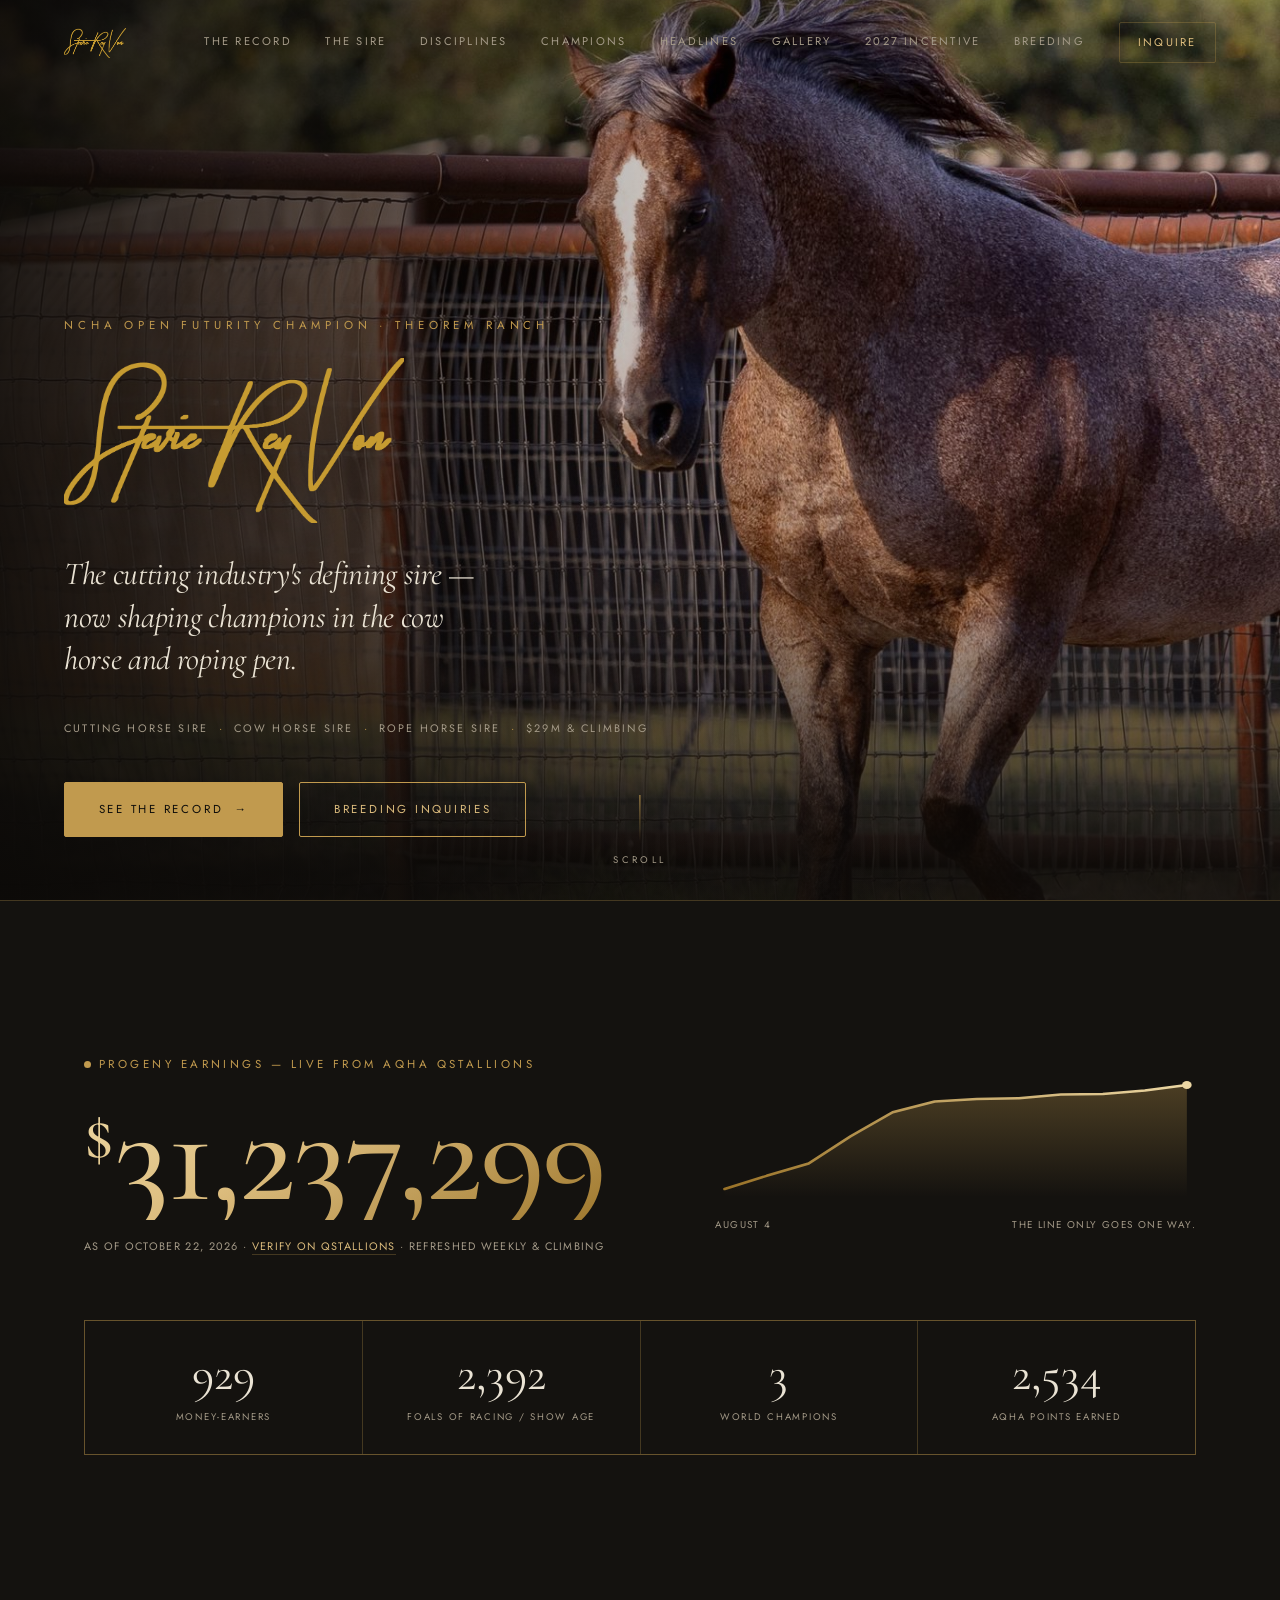
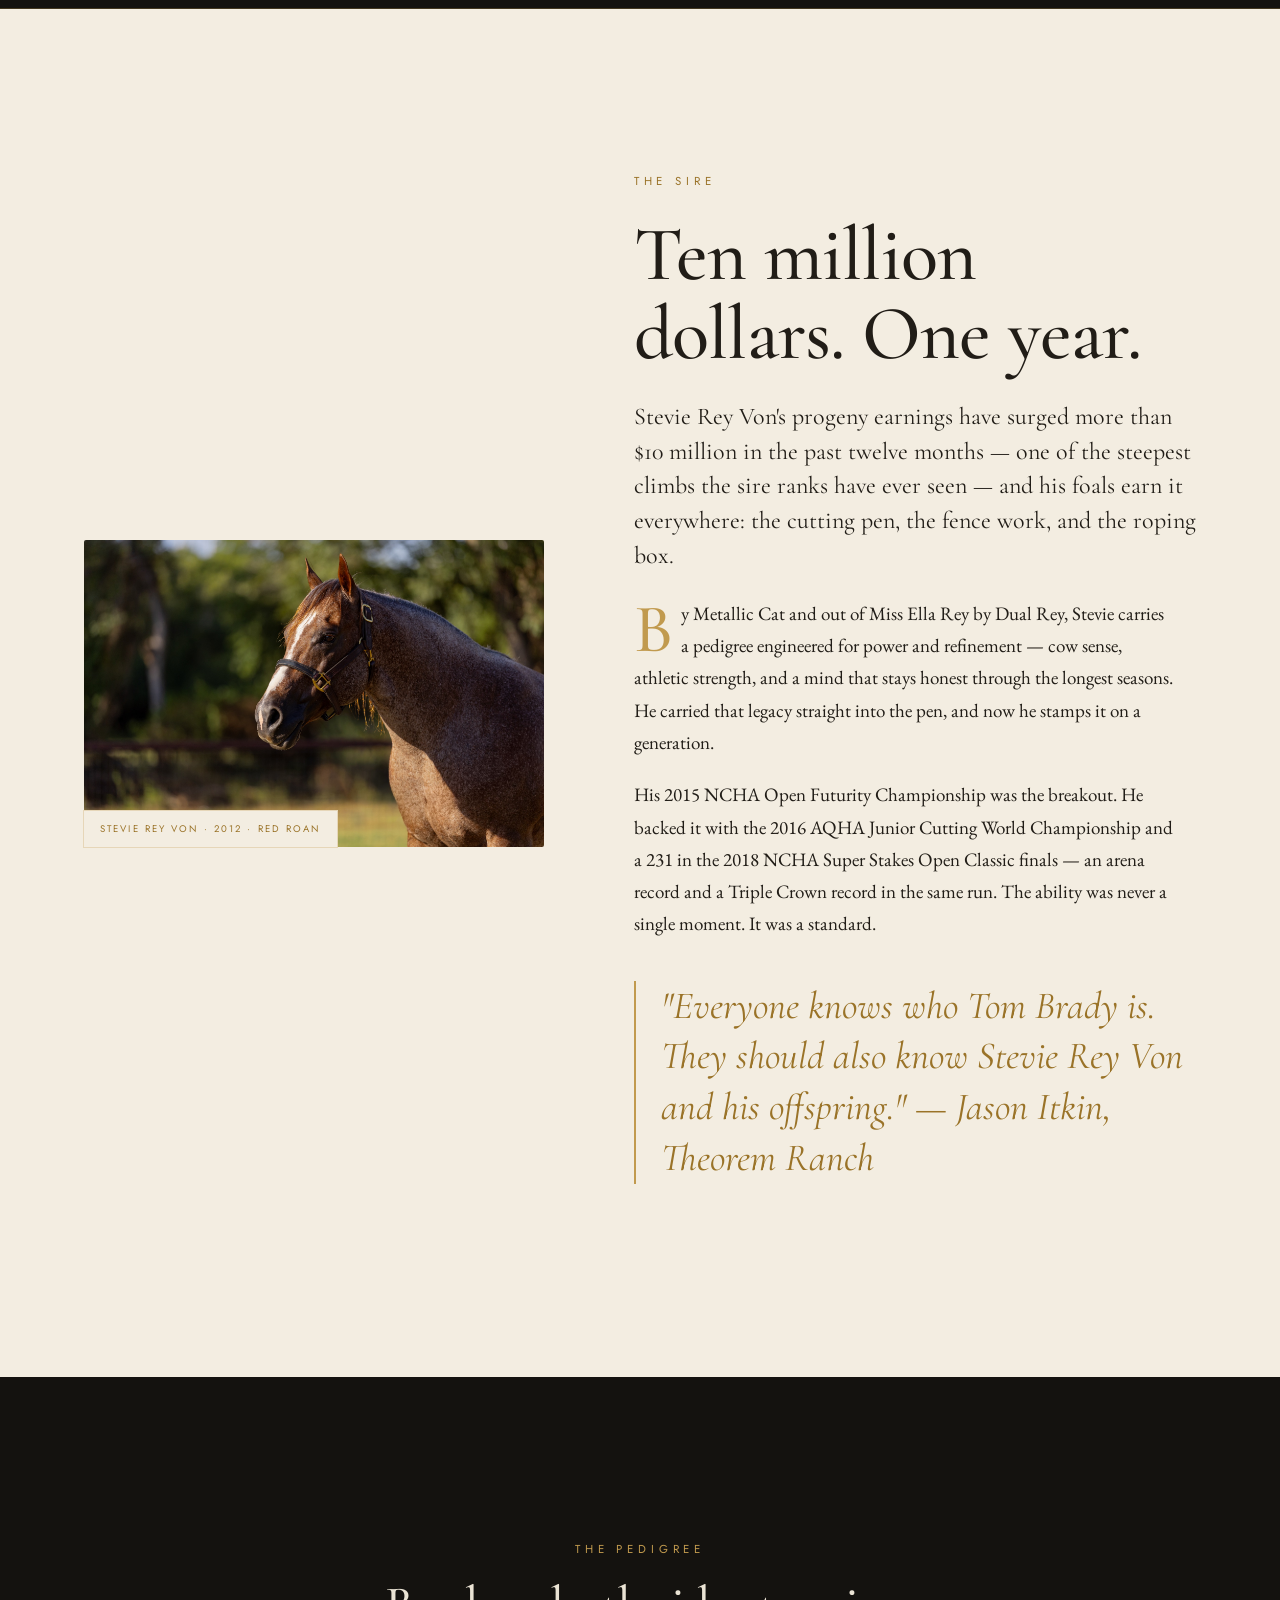
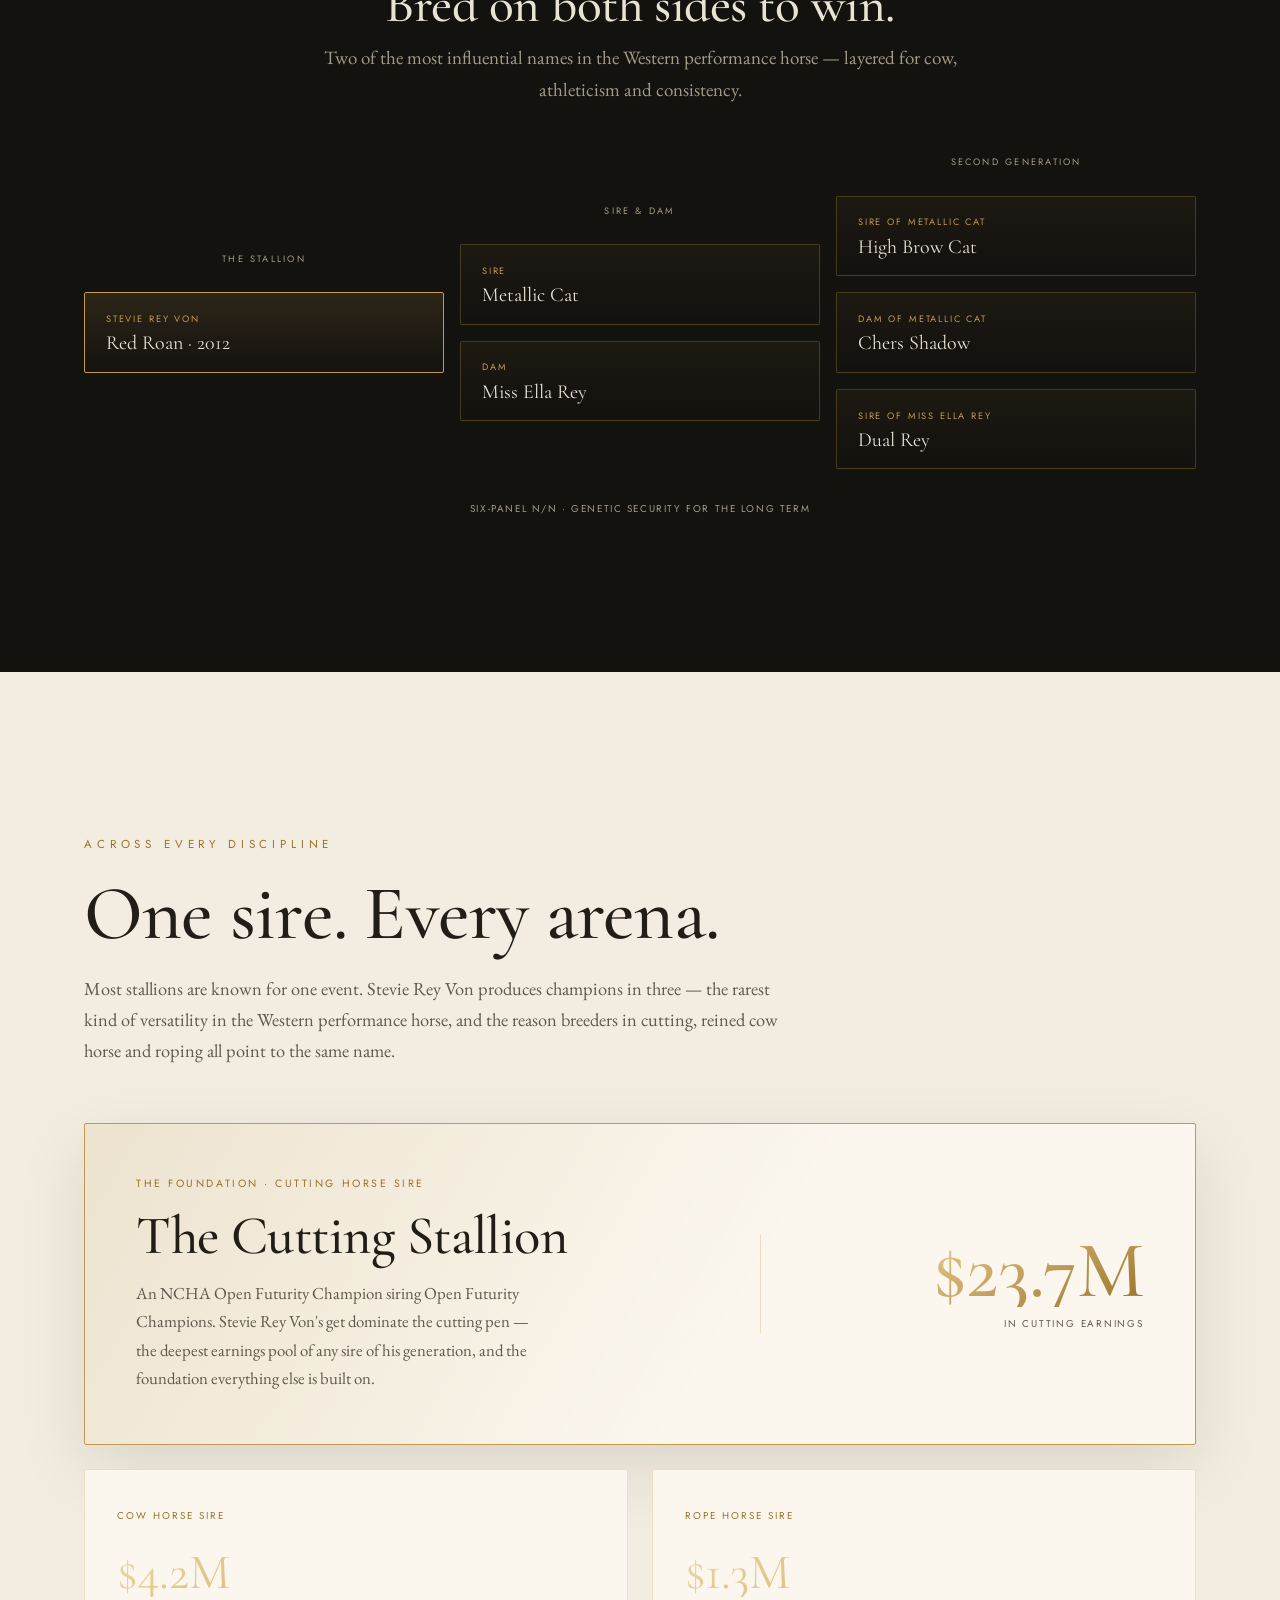
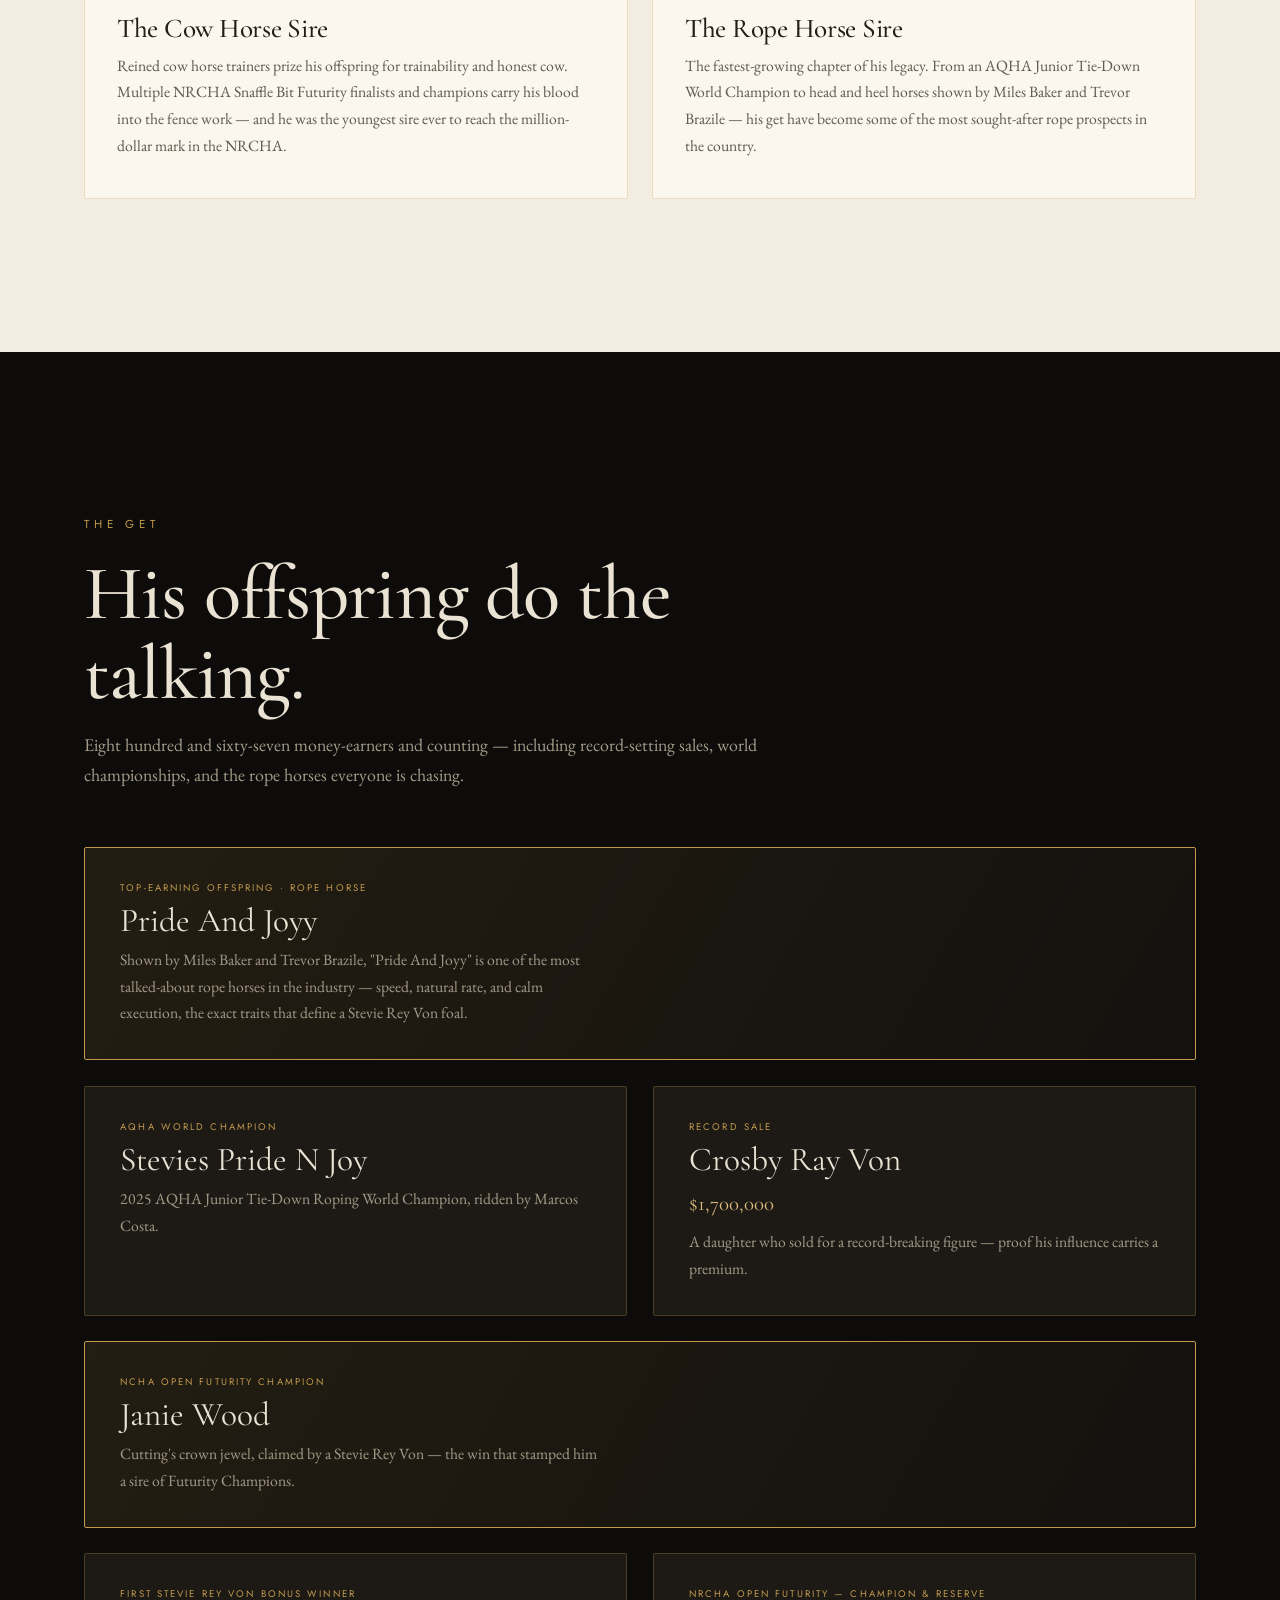
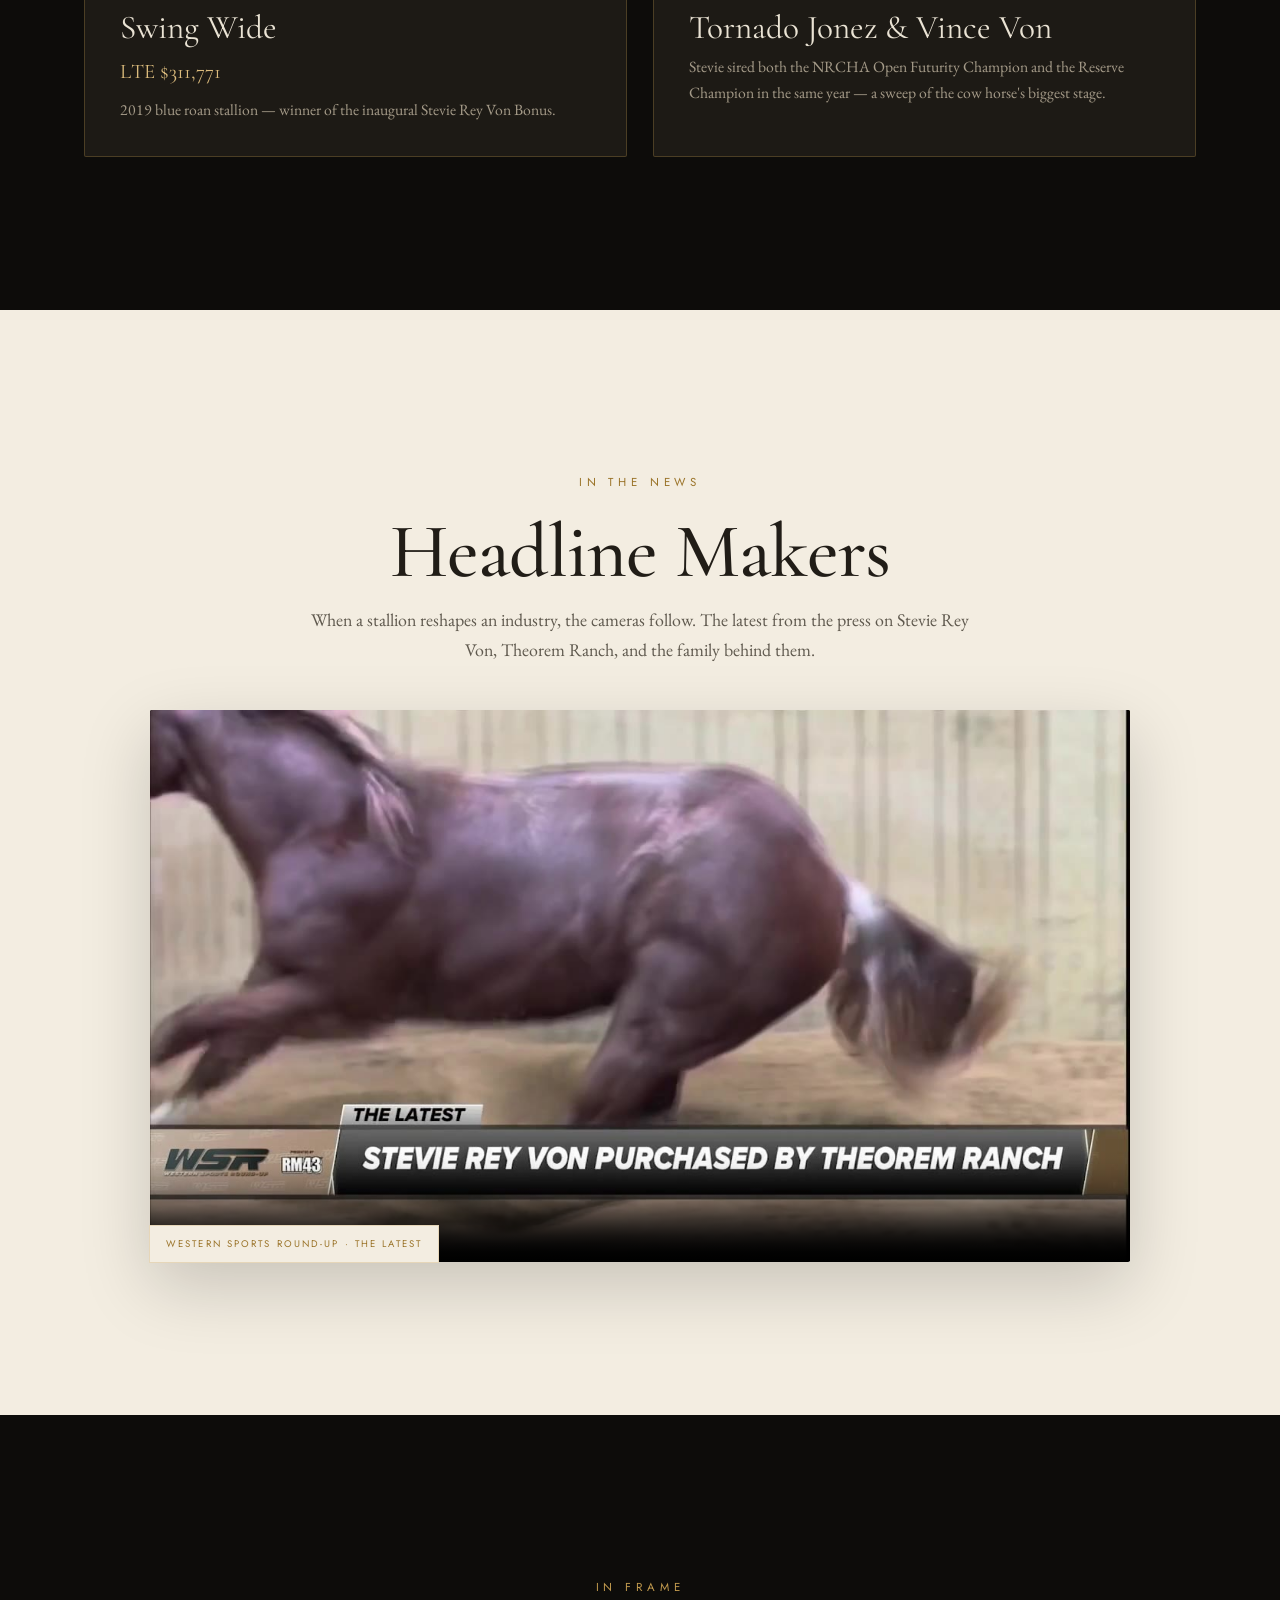
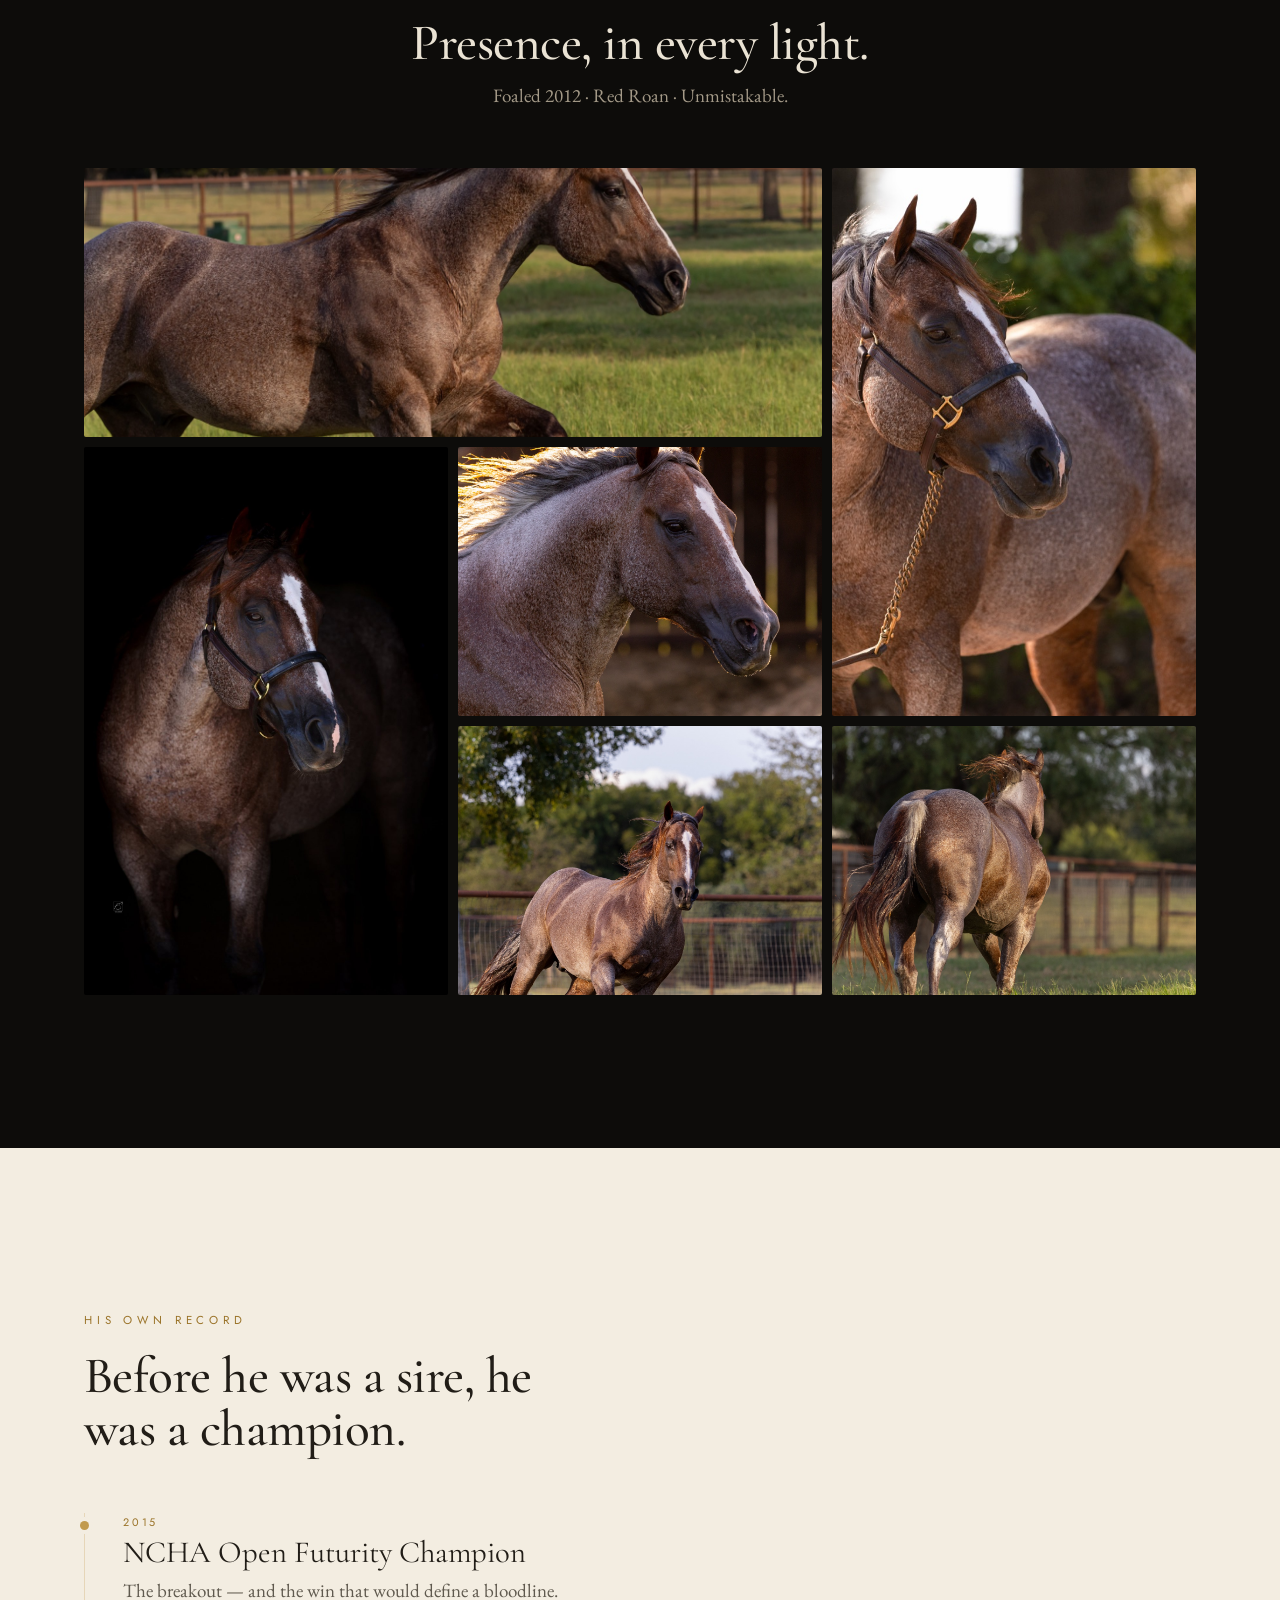
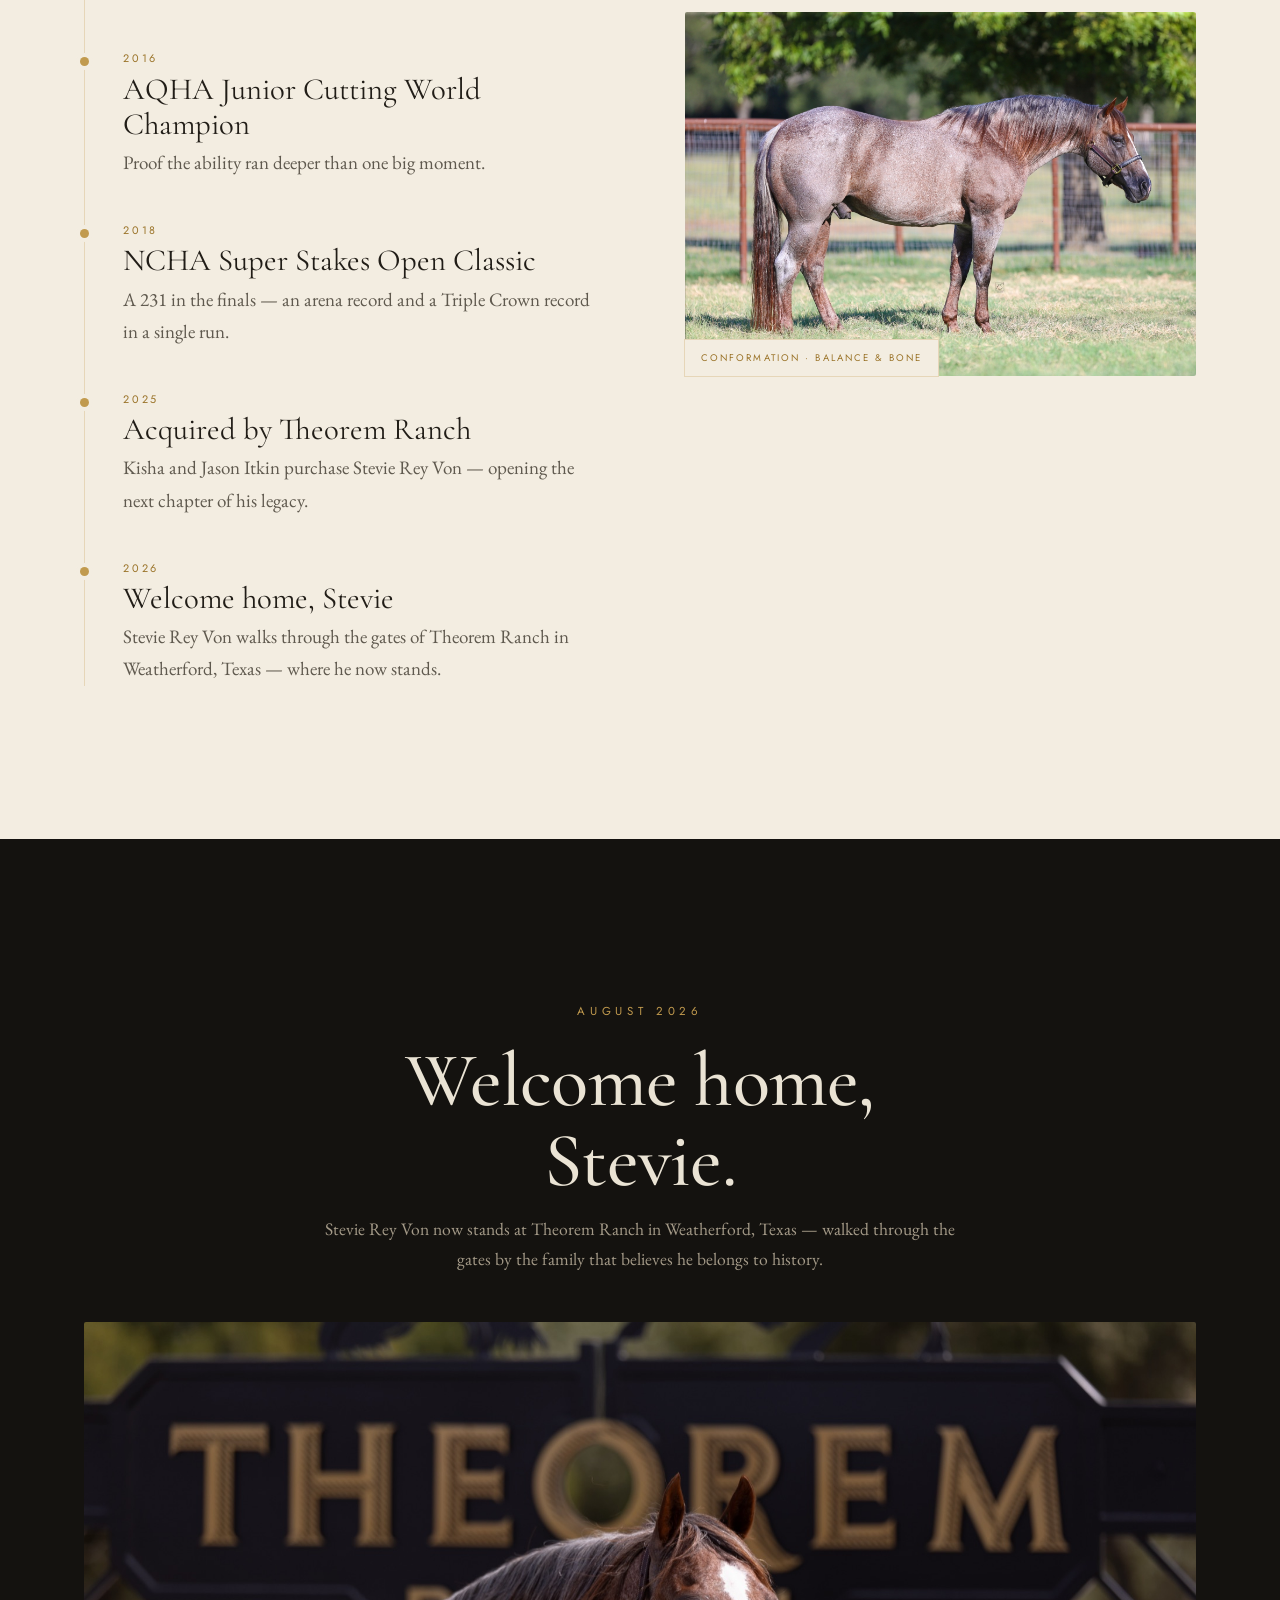
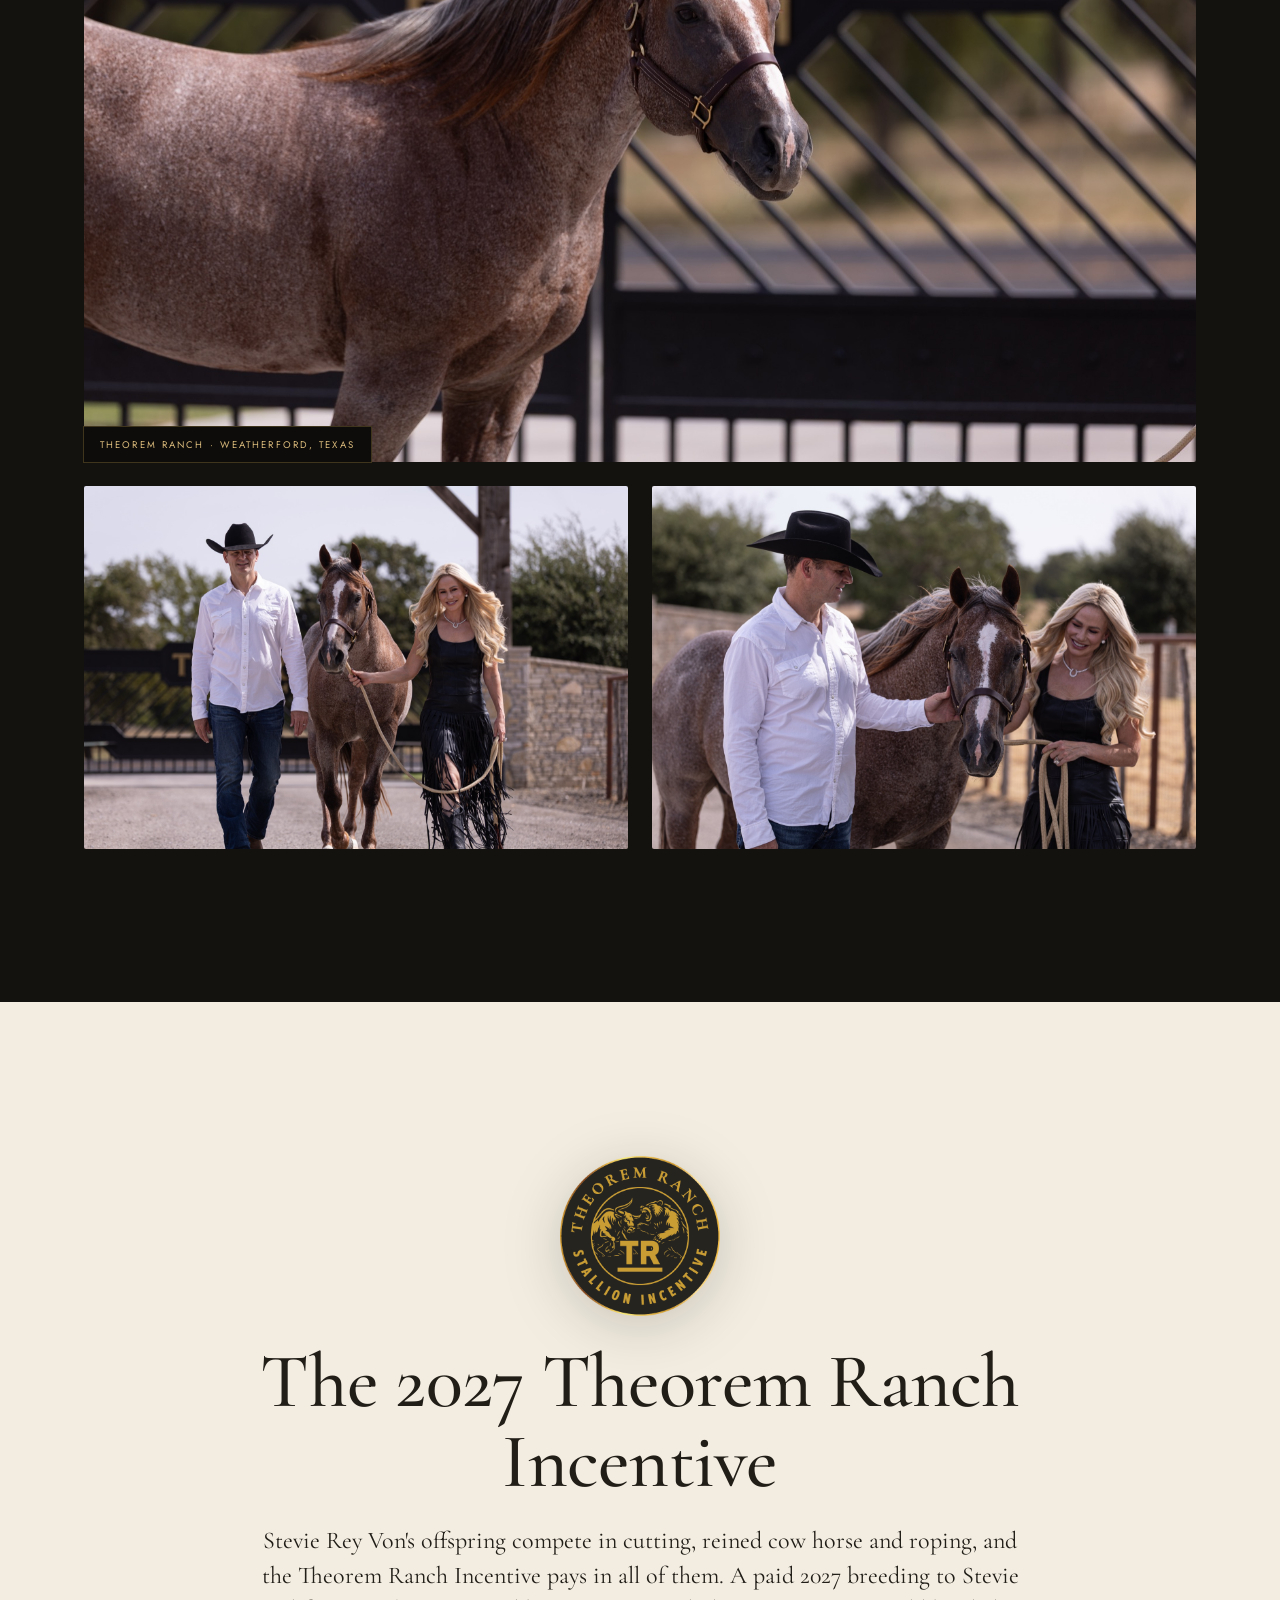
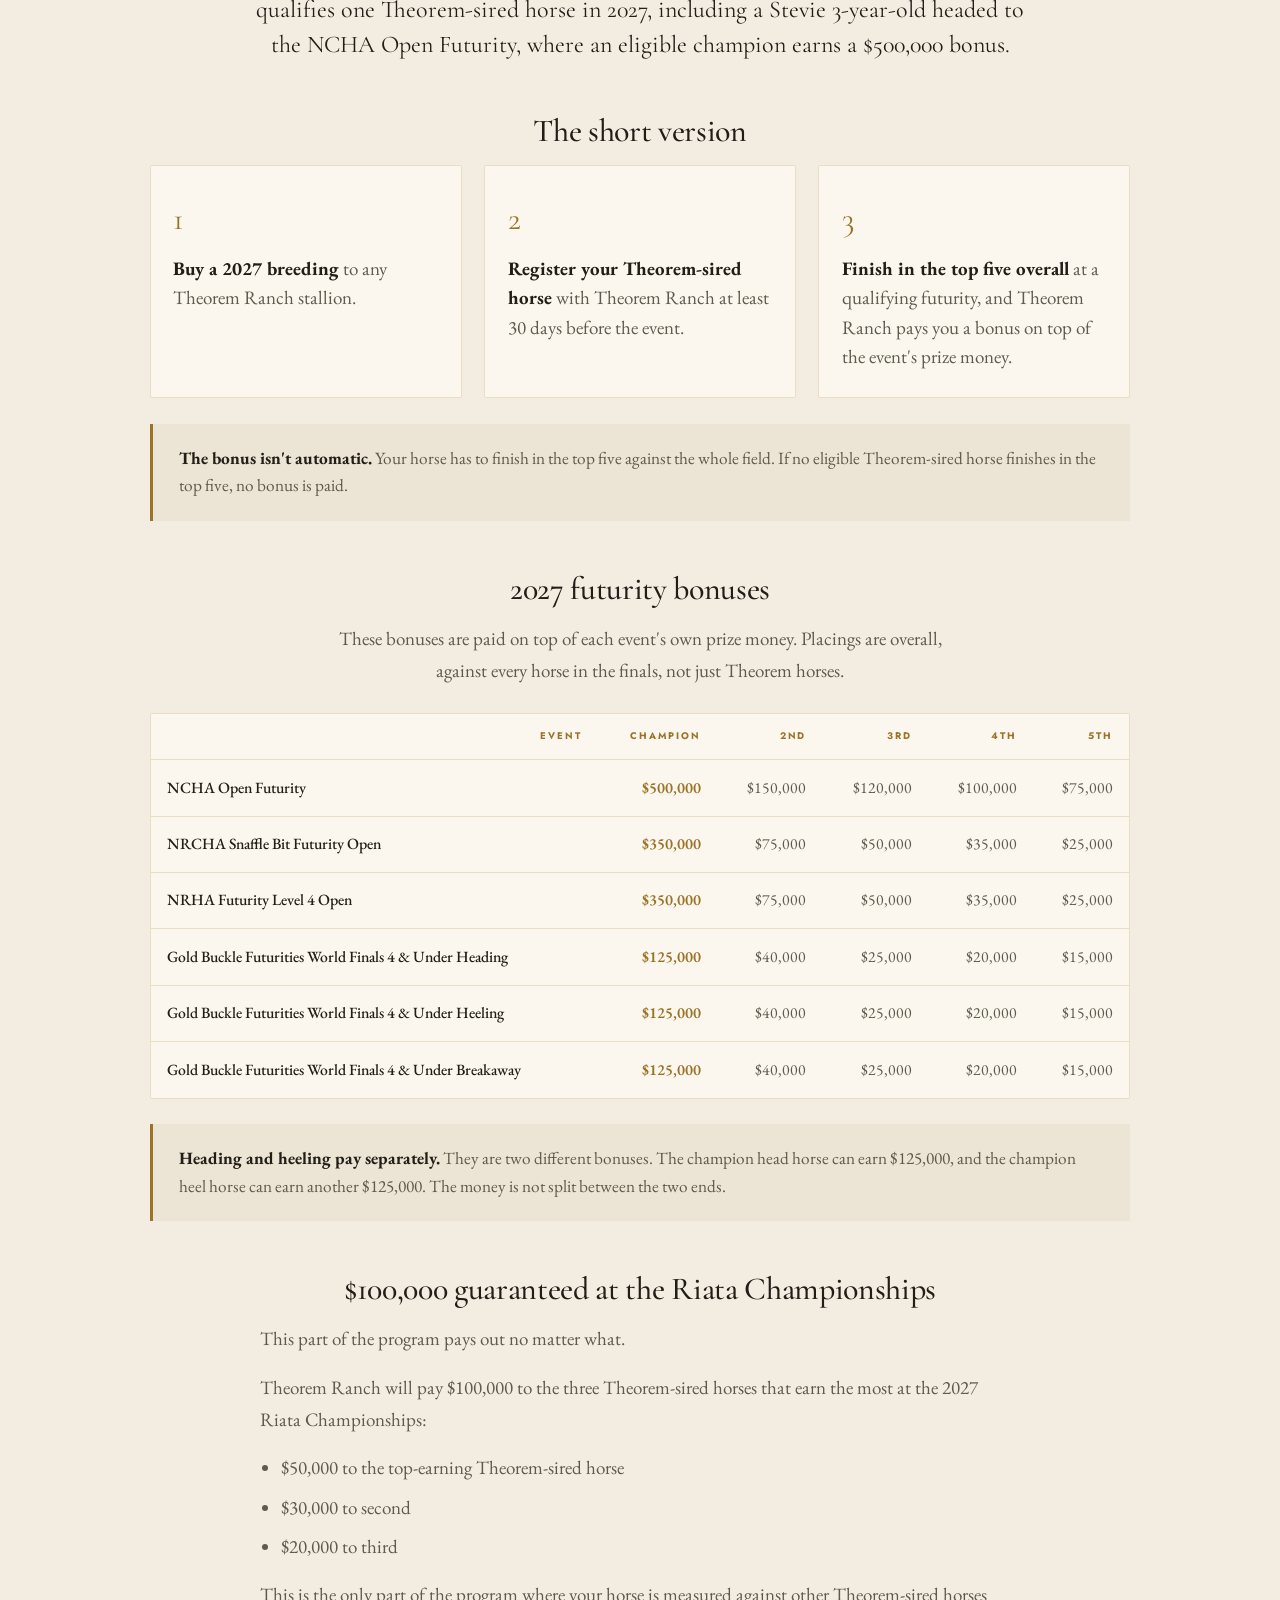
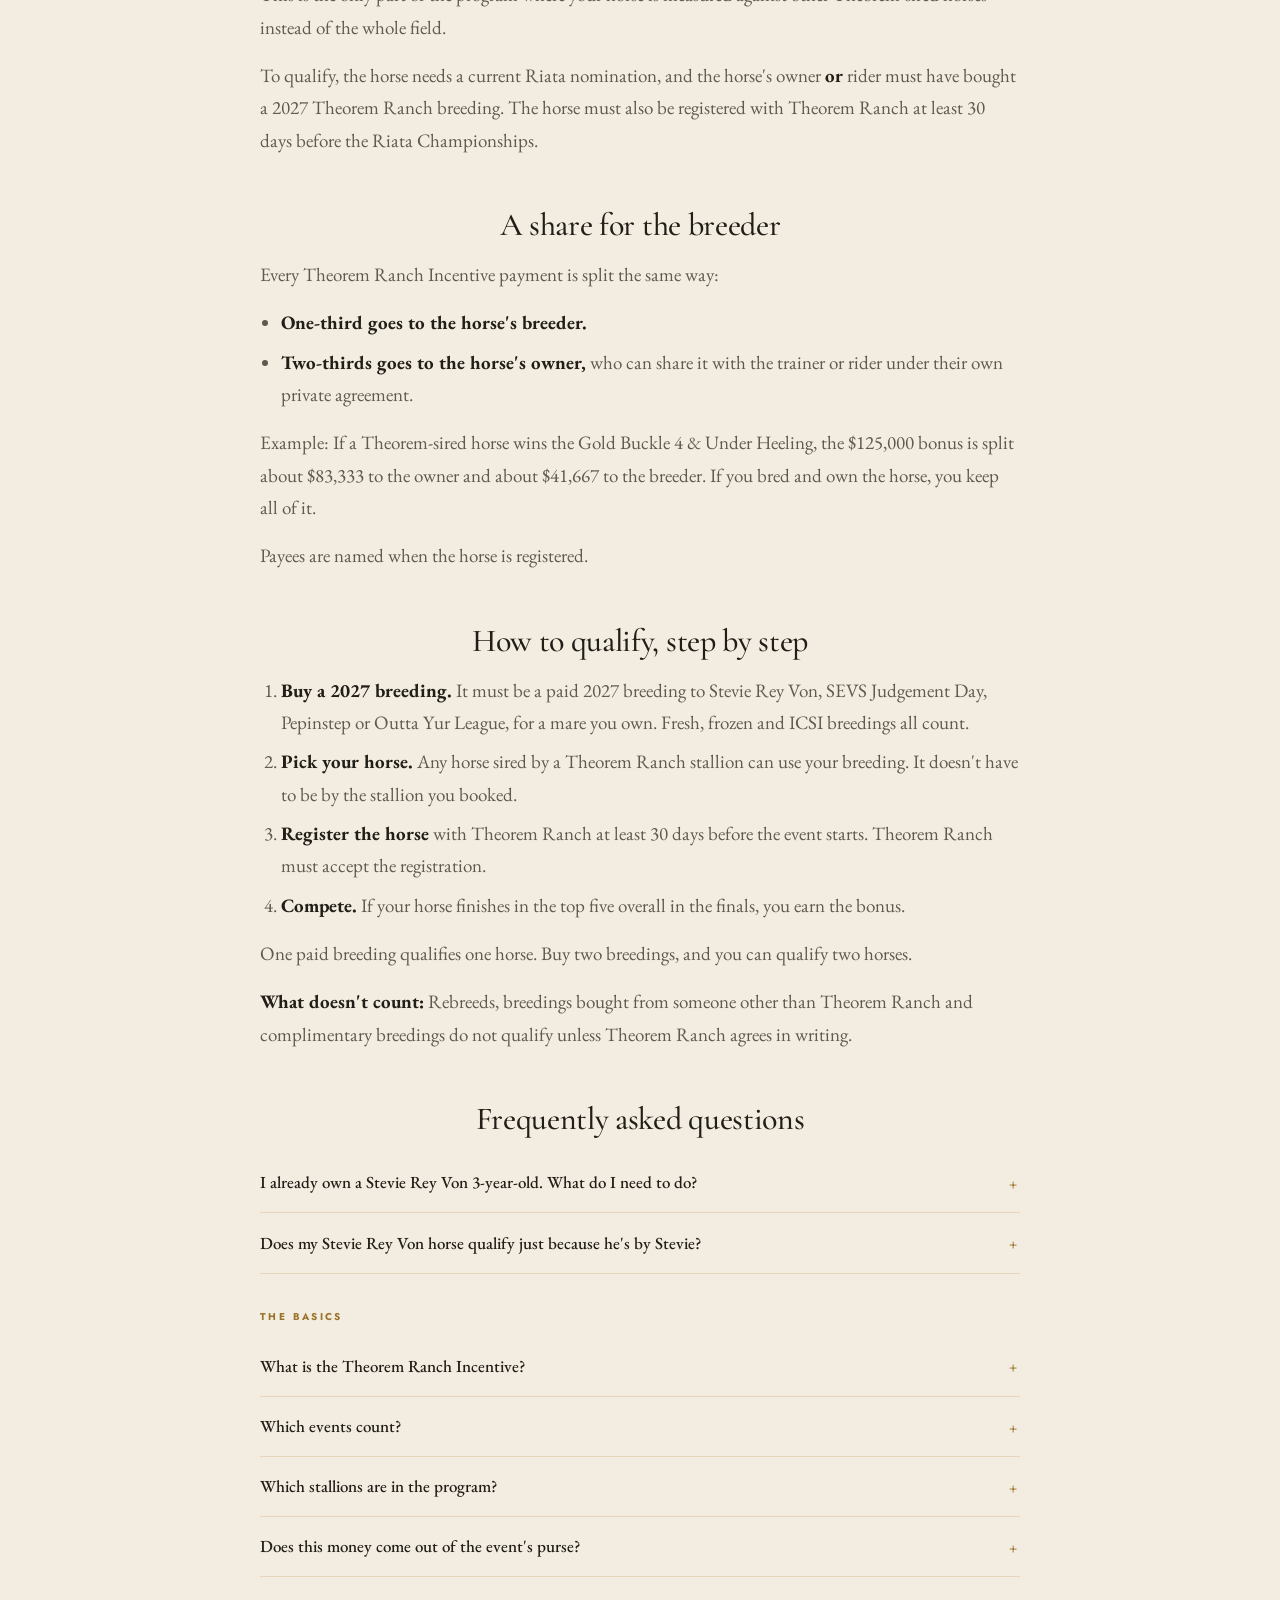
==== index.html @ 4cbc49e1 "Weekly earnings refresh 2026-10-22 Co-Authored-By: Claude Fable 5 <noreply@anthropic.com>" ====
<!DOCTYPE html>
<html lang="en">
<head>
<meta charset="UTF-8" />
<meta name="viewport" content="width=device-width, initial-scale=1.0" />
<script>document.documentElement.className += " js";</script>

<!-- ============ SEO / AEO ============ -->
<title>Stevie Rey Von | Champion Cutting Horse Sire — Cow Horse &amp; Rope Horse Sire | Theorem Ranch</title>
<meta name="description" content="Stevie Rey Von — the industry's leading cutting horse sire. A $31-million NCHA Open Futurity Champion by Metallic Cat out of Miss Ella Rey, standing at Theorem Ranch in Weatherford, Texas — now siring champions in reined cow horse and roping as well." />
<meta name="keywords" content="cutting horse sire, cutting stallion, NCHA sire, cow horse sire, rope horse sire, cow horse stallion, roping stallion, reined cow horse sire, Stevie Rey Von, Metallic Cat son, Theorem Ranch stallion, roping stallion for breeding" />
<meta name="author" content="Theorem Ranch" />
<meta name="robots" content="index, follow, max-image-preview:large" />
<link rel="canonical" href="https://steviereyvon.com/" />

<!-- Open Graph -->
<meta property="og:type" content="website" />
<meta property="og:site_name" content="Stevie Rey Von — Theorem Ranch" />
<meta property="og:title" content="Stevie Rey Von | The Industry's Leading Cutting Horse Sire" />
<meta property="og:description" content="A $31-million NCHA Open Futurity Champion siring champions in cutting, reined cow horse and roping. Standing at Theorem Ranch in Weatherford, Texas." />
<meta property="og:url" content="https://steviereyvon.com/" />
<meta property="og:image" content="https://steviereyvon.com/assets/img/og-share.jpg" />
<meta property="og:image:width" content="1200" />
<meta property="og:image:height" content="630" />
<meta name="twitter:card" content="summary_large_image" />
<meta name="twitter:title" content="Stevie Rey Von | Champion Cutting Horse Sire" />
<meta name="twitter:description" content="The industry's leading cutting horse sire — a $31-million NCHA Futurity Champion siring across cutting, cow horse and roping at Theorem Ranch." />
<meta name="twitter:image" content="https://steviereyvon.com/assets/img/og-share.jpg" />

<meta name="theme-color" content="#0d0c0a" />
<link rel="icon" type="image/png" href="assets/logo/mark-180.png" />
<link rel="apple-touch-icon" href="assets/logo/mark-180.png" />

<!-- Fonts -->
<link rel="preconnect" href="https://fonts.googleapis.com" />
<link rel="preconnect" href="https://fonts.gstatic.com" crossorigin />
<link href="https://fonts.googleapis.com/css2?family=Cormorant+Garamond:ital,wght@0,400;0,500;0,600;1,400;1,500&family=EB+Garamond:ital,wght@0,400;0,500;1,400&family=Jost:wght@300;400;500&display=swap" rel="stylesheet" />

<link rel="stylesheet" href="css/styles.css?v=22" />
<link rel="preload" as="image" href="assets/img/hero-warm.jpg" />

<!-- ============ Structured data ============ -->
<script type="application/ld+json">
{
  "@context": "https://schema.org",
  "@graph": [
    {
      "@type": "Organization",
      "@id": "https://steviereyvon.com/#theorem",
      "name": "Theorem Ranch",
      "url": "https://www.theoremranch.com",
      "description": "Premier Western performance horse breeding program standing the champion cow horse and rope horse sire Stevie Rey Von."
    },
    {
      "@type": ["Product", "Service"],
      "@id": "https://steviereyvon.com/#stallion",
      "name": "Stevie Rey Von — Cow Horse & Rope Horse Sire",
      "category": "Equine Breeding / Stallion Service",
      "brand": { "@id": "https://steviereyvon.com/#theorem" },
      "image": "https://steviereyvon.com/assets/img/hero-warm.jpg",
      "description": "Stevie Rey Von is an NCHA Open Futurity Champion cutting stallion by Metallic Cat out of Miss Ella Rey by Dual Rey. With more than $31 million in progeny earnings, he ranks among the industry's leading sires of cutting horses, reined cow horses and rope horses. Standing at Theorem Ranch in Weatherford, Texas.",
      "offers": {
        "@type": "Offer",
        "price": "10000",
        "priceCurrency": "USD",
        "availability": "https://schema.org/InStock",
        "description": "Live cover / shipped semen stud fee. Six-panel N/N."
      },
      "additionalProperty": [
        { "@type": "PropertyValue", "name": "Progeny Earnings", "value": "$31,237,299" },
        { "@type": "PropertyValue", "name": "Money-Earners", "value": "929" },
        { "@type": "PropertyValue", "name": "Sire", "value": "Metallic Cat" },
        { "@type": "PropertyValue", "name": "Dam", "value": "Miss Ella Rey by Dual Rey" },
        { "@type": "PropertyValue", "name": "Color", "value": "Red Roan" },
        { "@type": "PropertyValue", "name": "Foaled", "value": "2012" }
      ]
    },
    {
      "@type": "FAQPage",
      "@id": "https://steviereyvon.com/#faq",
      "mainEntity": [
        {
          "@type": "Question",
          "name": "Who is the leading cow horse and rope horse sire?",
          "acceptedAnswer": { "@type": "Answer", "text": "Stevie Rey Von is among the industry's leading cow horse and rope horse sires, with more than $31 million in progeny earnings across cutting, reined cow horse and roping. He is an NCHA Open Futurity Champion by Metallic Cat out of Miss Ella Rey by Dual Rey, standing at Theorem Ranch in Weatherford, Texas." }
        },
        {
          "@type": "Question",
          "name": "What is Stevie Rey Von's stud fee?",
          "acceptedAnswer": { "@type": "Answer", "text": "Stevie Rey Von stands for a $10,000 stud fee at Theorem Ranch in Weatherford, Texas. He is six-panel N/N." }
        },
        {
          "@type": "Question",
          "name": "What is Stevie Rey Von's pedigree?",
          "acceptedAnswer": { "@type": "Answer", "text": "Stevie Rey Von is a 2012 red roan stallion by Metallic Cat and out of Miss Ella Rey by Dual Rey — a pedigree combining elite cutting power with proven cow-horse consistency." }
        },
        {
          "@type": "Question",
          "name": "Does Stevie Rey Von sire rope horses?",
          "acceptedAnswer": { "@type": "Answer", "text": "Yes. While Stevie Rey Von made his name in cutting, his offspring are among the most respected rope horses in the country. His get include an AQHA Junior Tie-Down Roping World Champion and top head and heel horses shown by riders such as Miles Baker and Trevor Brazile." }
        }
      ]
    }
  ]
}
</script>
</head>

<body>

<!-- ============ HEADER ============ -->
<header class="site-header" id="siteHeader">
  <a href="#top" class="brand-link" aria-label="Stevie Rey Von — home">
    <img src="assets/logo/srv-gold.png" alt="Stevie Rey Von" class="brand-mark" />
  </a>
  <button class="menu-toggle" id="menuToggle" aria-label="Toggle menu" aria-expanded="false">
    <span></span><span></span><span></span>
  </button>
  <nav class="nav" id="nav">
    <a href="#numbers">The Record</a>
    <a href="#sire">The Sire</a>
    <a href="#disciplines">Disciplines</a>
    <a href="#champions">Champions</a>
    <a href="#headlines">Headlines</a>
    <a href="#gallery">Gallery</a>
    <a href="#incentive">2027 Incentive</a>
    <a href="#stand">Breeding</a>
    <a href="#inquire" class="nav-cta">Inquire</a>
  </nav>
</header>

<!-- ============ HERO ============ -->
<main id="top">
<section class="hero warm" id="hero">
  <div class="hero-media">
    <picture>
      <source media="(max-width: 900px)" srcset="assets/img/hero-warm-mobile.jpg" />
      <img src="assets/img/hero-warm.jpg" alt="Stevie Rey Von, red roan cutting stallion and leading cow horse and rope horse sire, at liberty" fetchpriority="high" />
    </picture>
  </div>
  <div class="hero-inner wrap">
    <div class="hero-top">
      <span class="eyebrow">NCHA Open Futurity Champion · Theorem Ranch</span>
      <img src="assets/logo/srv-gold.png" alt="Stevie Rey Von" class="hero-logo" />
    </div>
    <div class="hero-bottom">
      <h1 class="hero-sub">The cutting industry's defining sire — now shaping champions in the cow horse and roping pen.</h1>
      <div class="hero-tags" aria-hidden="true">
        <span>Cutting Horse Sire</span><span>Cow Horse Sire</span><span>Rope Horse Sire</span><span>$29M &amp; Climbing</span>
      </div>
      <div class="hero-cta-row">
        <a href="#numbers" class="btn btn-solid">See the Record <span class="arrow">→</span></a>
        <a href="#inquire" class="btn">Breeding Inquiries</a>
      </div>
    </div>
  </div>
  <a href="#numbers" class="scroll-cue" aria-hidden="true"><span class="line"></span>Scroll</a>
</section>

<!-- ============ TICKER / NUMBERS ============ -->
<section class="ticker-band pad-y" id="numbers">
  <div class="wrap">
    <div class="ticker-grid">
      <div class="reveal">
        <div class="ticker-label"><span class="pulse-dot"></span>Progeny Earnings — Live from AQHA QStallions</div>
        <div class="ticker-num gold-text" id="tickerNum" data-total="31237299" aria-label="Over 31 million dollars in progeny earnings">
          <span class="dollar">$</span><span id="tickerVal">31,237,299</span>
        </div>
        <div class="ticker-meta">
          As of <span id="asOf">—</span> · <a href="https://qstallions.com/Report?id=549&which=5" target="_blank" rel="noopener">Verify on QStallions</a> · Refreshed weekly &amp; climbing
        </div>
      </div>
      <div class="reveal d1">
        <svg class="spark" id="spark" viewBox="0 0 400 120" preserveAspectRatio="none" role="img" aria-label="Progeny earnings climbing over time"></svg>
        <div class="spark-caption"><span id="sparkStart">—</span><span>The line only goes one way.</span></div>
      </div>
    </div>

    <div class="stat-row reveal">
      <div class="stat-cell"><div class="n" data-count="929">0</div><div class="l">Money-Earners</div></div>
      <div class="stat-cell"><div class="n" data-count="2392">0</div><div class="l">Foals of Racing / Show Age</div></div>
      <div class="stat-cell"><div class="n" data-count="3">0</div><div class="l">World Champions</div></div>
      <div class="stat-cell"><div class="n" data-count="2534">0</div><div class="l">AQHA Points Earned</div></div>
    </div>
  </div>
</section>

<!-- ============ THE SIRE ============ -->
<section class="section-light pad-y" id="sire">
  <div class="wrap">
    <div class="spread narrow-first">
      <div class="col-media reveal">
        <figure class="figure">
          <img src="assets/img/portrait-warm.jpg" alt="Portrait of Stevie Rey Von, red roan Quarter Horse cutting stallion" />
          <figcaption class="frame-label">Stevie Rey Von · 2012 · Red Roan</figcaption>
        </figure>
      </div>
      <div class="col-copy reveal d1">
        <span class="eyebrow">The Sire</span>
        <h2 class="display-lg" style="margin:1.2rem 0 1.6rem;">Ten million dollars. One year.</h2>
        <p class="lede">Stevie Rey Von's progeny earnings have surged more than $10 million in the past twelve months — one of the steepest climbs the sire ranks have ever seen — and his foals earn it everywhere: the cutting pen, the fence work, and the roping box.</p>
        <div class="prose">
          <p class="drop">By Metallic Cat and out of Miss Ella Rey by Dual Rey, Stevie carries a pedigree engineered for power and refinement — cow sense, athletic strength, and a mind that stays honest through the longest seasons. He carried that legacy straight into the pen, and now he stamps it on a generation.</p>
          <p>His 2015 NCHA Open Futurity Championship was the breakout. He backed it with the 2016 AQHA Junior Cutting World Championship and a 231 in the 2018 NCHA Super Stakes Open Classic finals — an arena record and a Triple Crown record in the same run. The ability was never a single moment. It was a standard.</p>
        </div>
        <blockquote class="pull">"Everyone knows who Tom Brady is. They should also know Stevie Rey Von and his offspring." — Jason Itkin, Theorem Ranch</blockquote>
      </div>
    </div>
  </div>
</section>

<!-- ============ PEDIGREE ============ -->
<section class="section-dark2 pad-y" id="pedigree">
  <div class="wrap">
    <div style="text-align:center; max-width:640px; margin-inline:auto;" class="reveal">
      <span class="eyebrow">The Pedigree</span>
      <h2 class="display-md" style="margin:1rem 0 .6rem;">Bred on both sides to win.</h2>
      <p class="stone" style="color:var(--text-dim);">Two of the most influential names in the Western performance horse — layered for cow, athleticism and consistency.</p>
    </div>
    <div class="pedigree reveal d1">
      <div class="ped-col">
        <div class="ped-gen-label">The Stallion</div>
        <div class="ped-node sire-hd">
          <div class="role">Stevie Rey Von</div>
          <div class="name">Red Roan · 2012</div>
        </div>
      </div>
      <div class="ped-col">
        <div class="ped-gen-label">Sire &amp; Dam</div>
        <div class="ped-node">
          <div class="role">Sire</div>
          <div class="name">Metallic Cat</div>
        </div>
        <div class="ped-node">
          <div class="role">Dam</div>
          <div class="name">Miss Ella Rey</div>
        </div>
      </div>
      <div class="ped-col">
        <div class="ped-gen-label">Second Generation</div>
        <div class="ped-node"><div class="role">Sire of Metallic Cat</div><div class="name">High Brow Cat</div></div>
        <div class="ped-node"><div class="role">Dam of Metallic Cat</div><div class="name">Chers Shadow</div></div>
        <div class="ped-node"><div class="role">Sire of Miss Ella Rey</div><div class="name">Dual Rey</div></div>
      </div>
    </div>
    <p style="text-align:center; margin-top:2rem; font-family:var(--sans); font-size:.62rem; letter-spacing:.16em; text-transform:uppercase; color:var(--text-dim);" class="reveal">Six-Panel N/N · Genetic security for the long term</p>
  </div>
</section>

<!-- ============ DISCIPLINES (SEO) ============ -->
<section class="section-light pad-y" id="disciplines">
  <div class="wrap">
    <div style="max-width:720px;" class="reveal">
      <span class="eyebrow">Across Every Discipline</span>
      <h2 class="display-lg" style="margin:1rem 0 1.2rem;">One sire. Every arena.</h2>
      <p class="stone" style="font-size:1.15rem;">Most stallions are known for one event. Stevie Rey Von produces champions in three — the rarest kind of versatility in the Western performance horse, and the reason breeders in cutting, reined cow horse and roping all point to the same name.</p>
    </div>
    <article class="disc-feature reveal">
      <div class="disc-feature-body">
        <div class="k">The Foundation · Cutting Horse Sire</div>
        <h3>The Cutting Stallion</h3>
        <p>An NCHA Open Futurity Champion siring Open Futurity Champions. Stevie Rey Von's get dominate the cutting pen — the deepest earnings pool of any sire of his generation, and the foundation everything else is built on.</p>
      </div>
      <div class="disc-feature-num">
        <div class="n gold-text">$23.7M</div>
        <span>in cutting earnings</span>
      </div>
    </article>
    <div class="disc-grid two">
      <article class="disc-card reveal d1">
        <div class="k">Cow Horse Sire</div>
        <div class="n gold-text">$4.2M</div>
        <h3>The Cow Horse Sire</h3>
        <p>Reined cow horse trainers prize his offspring for trainability and honest cow. Multiple NRCHA Snaffle Bit Futurity finalists and champions carry his blood into the fence work &mdash; and he was the youngest sire ever to reach the million-dollar mark in the NRCHA.</p>
      </article>
      <article class="disc-card reveal d2">
        <div class="k">Rope Horse Sire</div>
        <div class="n gold-text">$1.3M</div>
        <h3>The Rope Horse Sire</h3>
        <p>The fastest-growing chapter of his legacy. From an AQHA Junior Tie-Down World Champion to head and heel horses shown by Miles Baker and Trevor Brazile — his get have become some of the most sought-after rope prospects in the country.</p>
      </article>
    </div>
  </div>
</section>

<!-- ============ CHAMPIONS ============ -->
<section class="section-dark pad-y" id="champions">
  <div class="wrap">
    <div style="max-width:680px;" class="reveal">
      <span class="eyebrow">The Get</span>
      <h2 class="display-lg" style="margin:1rem 0 1rem;">His offspring do the talking.</h2>
      <p style="color:var(--text-dim); font-size:1.12rem;">Eight hundred and sixty-seven money-earners and counting — including record-setting sales, world championships, and the rope horses everyone is chasing.</p>
    </div>
    <div class="champ-grid">
      <article class="champ-card feature reveal">
        <span class="rank">Top-Earning Offspring · Rope Horse</span>
        <div class="name">Pride And Joyy</div>
        <p class="desc" style="max-width:60ch;">Shown by Miles Baker and Trevor Brazile, "Pride And Joyy" is one of the most talked-about rope horses in the industry — speed, natural rate, and calm execution, the exact traits that define a Stevie Rey Von foal.</p>
      </article>
      <article class="champ-card reveal d1">
        <span class="rank">AQHA World Champion</span>
        <div class="name">Stevies Pride N Joy</div>
        <p class="desc">2025 AQHA Junior Tie-Down Roping World Champion, ridden by Marcos Costa.</p>
      </article>
      <article class="champ-card reveal d2">
        <span class="rank">Record Sale</span>
        <div class="name">Crosby Ray Von</div>
        <div class="lte">$1,700,000</div>
        <p class="desc">A daughter who sold for a record-breaking figure — proof his influence carries a premium.</p>
      </article>
      <article class="champ-card feature reveal">
        <span class="rank">NCHA Open Futurity Champion</span>
        <div class="name">Janie Wood</div>
        <p class="desc" style="max-width:60ch;">Cutting's crown jewel, claimed by a Stevie Rey Von — the win that stamped him a sire of Futurity Champions.</p>
      </article>
      <article class="champ-card reveal d1">
        <span class="rank">First Stevie Rey Von Bonus Winner</span>
        <div class="name">Swing Wide</div>
        <div class="lte">LTE $311,771</div>
        <p class="desc">2019 blue roan stallion — winner of the inaugural Stevie Rey Von Bonus.</p>
      </article>
      <article class="champ-card reveal d2">
        <span class="rank">NRCHA Open Futurity &mdash; Champion &amp; Reserve</span>
        <div class="name">Tornado Jonez &amp; Vince Von</div>
        <p class="desc">Stevie sired both the NRCHA Open Futurity Champion and the Reserve Champion in the same year &mdash; a sweep of the cow horse's biggest stage.</p>
      </article>
    </div>
  </div>
</section>


<!-- ============ HEADLINE MAKERS ============ -->
<section class="section-light pad-y" id="headlines">
  <div class="wrap">
    <div style="text-align:center; max-width:660px; margin-inline:auto; margin-bottom:2.8rem;" class="reveal">
      <span class="eyebrow">In the News</span>
      <h2 class="display-lg" style="margin:1rem 0 .8rem;">Headline Makers</h2>
      <p class="stone" style="font-size:1.12rem;">When a stallion reshapes an industry, the cameras follow. The latest from the press on Stevie Rey Von, Theorem Ranch, and the family behind them.</p>
    </div>
    <figure class="figure video-frame reveal d1">
      <video controls playsinline preload="metadata" poster="assets/img/headline-poster.jpg">
        <source src="assets/video/headline-makers.mp4" type="video/mp4" />
        Your browser can't play this video. <a href="assets/video/headline-makers.mp4">Download it instead.</a>
      </video>
      <figcaption class="frame-label">Western Sports Round-Up &middot; The Latest</figcaption>
    </figure>
  </div>
</section>

<!-- ============ GALLERY ============ -->
<section class="section-dark pad-y" id="gallery">
  <div class="wrap">
    <div class="gallery-head reveal">
      <span class="eyebrow">In Frame</span>
      <h2 class="display-md" style="margin:1rem 0 .6rem;">Presence, in every light.</h2>
      <p style="color:var(--text-dim);">Foaled 2012 · Red Roan · Unmistakable.</p>
    </div>
    <div class="gallery-grid reveal d1">
      <figure class="g-a"><img src="assets/img/g2.jpg" alt="Stevie Rey Von trotting through the pasture at liberty" loading="lazy" /></figure>
      <figure class="g-b"><img src="assets/img/g4.jpg" alt="Stevie Rey Von portrait in warm evening light" loading="lazy" /></figure>
      <figure class="g-c"><img src="assets/img/g1.jpg" alt="Stevie Rey Von, dramatic studio portrait" loading="lazy" /></figure>
      <figure class="g-d"><img src="assets/img/g3.jpg" alt="Stevie Rey Von with mane backlit at golden hour" loading="lazy" /></figure>
      <figure class="g-e"><img src="assets/img/g5.jpg" alt="Stevie Rey Von at a run" loading="lazy" /></figure>
      <figure class="g-f"><img src="assets/img/g6.jpg" alt="Stevie Rey Von at liberty in the paddock" loading="lazy" /></figure>
    </div>
  </div>
</section>

<!-- ============ RECORD TIMELINE ============ -->
<section class="section-light pad-y" id="record">
  <div class="wrap">
    <div class="spread">
      <div class="reveal">
        <span class="eyebrow">His Own Record</span>
        <h2 class="display-md" style="margin:1rem 0 1.4rem;">Before he was a sire, he was a champion.</h2>
        <div class="timeline">
          <div class="tl-item"><div class="yr">2015</div><div class="ev">NCHA Open Futurity Champion</div><div class="note">The breakout — and the win that would define a bloodline.</div></div>
          <div class="tl-item"><div class="yr">2016</div><div class="ev">AQHA Junior Cutting World Champion</div><div class="note">Proof the ability ran deeper than one big moment.</div></div>
          <div class="tl-item"><div class="yr">2018</div><div class="ev">NCHA Super Stakes Open Classic</div><div class="note">A 231 in the finals — an arena record and a Triple Crown record in a single run.</div></div>
          <div class="tl-item"><div class="yr">2025</div><div class="ev">Acquired by Theorem Ranch</div><div class="note">Kisha and Jason Itkin purchase Stevie Rey Von — opening the next chapter of his legacy.</div></div>
          <div class="tl-item"><div class="yr">2026</div><div class="ev">Welcome home, Stevie</div><div class="note">Stevie Rey Von walks through the gates of Theorem Ranch in Weatherford, Texas — where he now stands.</div></div>
        </div>
      </div>
      <div class="col-media reveal d1">
        <figure class="figure">
          <img src="assets/img/conformation.jpg" alt="Conformation profile of Stevie Rey Von, standing red roan stallion" />
          <figcaption class="frame-label">Conformation · Balance &amp; Bone</figcaption>
        </figure>
      </div>
    </div>
  </div>
</section>


<!-- ============ WELCOME HOME ============ -->
<section class="section-dark2 pad-y" id="home">
  <div class="wrap">
    <div style="text-align:center; max-width:660px; margin-inline:auto; margin-bottom:3rem;" class="reveal">
      <span class="eyebrow">August 2026</span>
      <h2 class="display-lg" style="margin:1rem 0 .8rem;">Welcome home, Stevie.</h2>
      <p style="color:var(--text-dim); font-size:1.1rem;">Stevie Rey Von now stands at Theorem Ranch in Weatherford, Texas &mdash; walked through the gates by the family that believes he belongs to history.</p>
    </div>
    <figure class="figure reveal" style="margin-bottom:1.5rem;">
      <img src="assets/img/welcome-sign.jpg" alt="Stevie Rey Von in front of the Theorem Ranch sign in Weatherford, Texas" loading="lazy" style="width:100%; border-radius:2px;" />
      <figcaption class="frame-label">Theorem Ranch &middot; Weatherford, Texas</figcaption>
    </figure>
    <div class="welcome-pair reveal d1">
      <figure class="figure"><img src="assets/img/welcome-walk.jpg" alt="Kisha and Jason Itkin walking Stevie Rey Von through the Theorem Ranch gates" loading="lazy" /></figure>
      <figure class="figure"><img src="assets/img/welcome-couple.jpg" alt="Kisha and Jason Itkin with Stevie Rey Von at Theorem Ranch" loading="lazy" /></figure>
    </div>
  </div>
</section>

<!-- ============ STAND / BREEDING ============ -->

<!-- ============ 2027 THEOREM RANCH INCENTIVE ============ -->
<section class="section-light pad-y" id="incentive">
  <div class="wrap">
    <div class="inc-head reveal">
      <img src="assets/logo/incentive-seal-dark.png" alt="Theorem Ranch Stallion Incentive" class="inc-seal" width="478" height="478" loading="lazy" />
      <h2 class="display-lg">The 2027 Theorem Ranch Incentive</h2>
      <p class="lede">Stevie Rey Von's offspring compete in cutting, reined cow horse and roping, and the Theorem Ranch Incentive pays in all of them. A paid 2027 breeding to Stevie qualifies one Theorem-sired horse in 2027, including a Stevie 3-year-old headed to the NCHA Open Futurity, where an eligible champion earns a $500,000 bonus.</p>
    </div>

    <h3 class="inc-h3 reveal">The short version</h3>
    <div class="inc-steps reveal d1">
      <div class="inc-step"><span class="inc-step-n">1</span><p><strong>Buy a 2027 breeding</strong> to any Theorem Ranch stallion.</p></div>
      <div class="inc-step"><span class="inc-step-n">2</span><p><strong>Register your Theorem-sired horse</strong> with Theorem Ranch at least 30 days before the event.</p></div>
      <div class="inc-step"><span class="inc-step-n">3</span><p><strong>Finish in the top five overall</strong> at a qualifying futurity, and Theorem Ranch pays you a bonus on top of the event's prize money.</p></div>
    </div>
    <div class="inc-callout reveal"><p><strong>The bonus isn't automatic.</strong> Your horse has to finish in the top five against the whole field. If no eligible Theorem-sired horse finishes in the top five, no bonus is paid.</p></div>

    <h3 class="inc-h3 reveal">2027 futurity bonuses</h3>
    <p class="inc-intro reveal">These bonuses are paid on top of each event's own prize money. Placings are overall, against every horse in the finals, not just Theorem horses.</p>
    <div class="inc-table-box reveal d1">
      <table class="inc-table">
        <thead><tr><th scope="col">Event</th><th scope="col">Champion</th><th scope="col">2nd</th><th scope="col">3rd</th><th scope="col">4th</th><th scope="col">5th</th></tr></thead>
        <tbody>
        <tr><th scope="row">NCHA Open Futurity</th><td>$500,000</td><td>$150,000</td><td>$120,000</td><td>$100,000</td><td>$75,000</td></tr>
        <tr><th scope="row">NRCHA Snaffle Bit Futurity Open</th><td>$350,000</td><td>$75,000</td><td>$50,000</td><td>$35,000</td><td>$25,000</td></tr>
        <tr><th scope="row">NRHA Futurity Level 4 Open</th><td>$350,000</td><td>$75,000</td><td>$50,000</td><td>$35,000</td><td>$25,000</td></tr>
        <tr><th scope="row">Gold Buckle Futurities World Finals 4 &amp; Under Heading</th><td>$125,000</td><td>$40,000</td><td>$25,000</td><td>$20,000</td><td>$15,000</td></tr>
        <tr><th scope="row">Gold Buckle Futurities World Finals 4 &amp; Under Heeling</th><td>$125,000</td><td>$40,000</td><td>$25,000</td><td>$20,000</td><td>$15,000</td></tr>
        <tr><th scope="row">Gold Buckle Futurities World Finals 4 &amp; Under Breakaway</th><td>$125,000</td><td>$40,000</td><td>$25,000</td><td>$20,000</td><td>$15,000</td></tr>
        </tbody>
      </table>
    </div>
    <div class="inc-callout reveal"><p><strong>Heading and heeling pay separately.</strong> They are two different bonuses. The champion head horse can earn $125,000, and the champion heel horse can earn another $125,000. The money is not split between the two ends.</p></div>

    <h3 class="inc-h3 reveal">$100,000 guaranteed at the Riata Championships</h3>
    <div class="inc-body reveal">
      <p>This part of the program pays out no matter what.</p>
      <p>Theorem Ranch will pay $100,000 to the three Theorem-sired horses that earn the most at the 2027 Riata Championships:</p>
      <ul>
        <li>$50,000 to the top-earning Theorem-sired horse</li>
        <li>$30,000 to second</li>
        <li>$20,000 to third</li>
      </ul>
      <p>This is the only part of the program where your horse is measured against other Theorem-sired horses instead of the whole field.</p>
      <p>To qualify, the horse needs a current Riata nomination, and the horse's owner <strong>or</strong> rider must have bought a 2027 Theorem Ranch breeding. The horse must also be registered with Theorem Ranch at least 30 days before the Riata Championships.</p>
    </div>

    <h3 class="inc-h3 reveal">A share for the breeder</h3>
    <div class="inc-body reveal">
      <p>Every Theorem Ranch Incentive payment is split the same way:</p>
      <ul>
        <li><strong>One-third goes to the horse's breeder.</strong></li>
        <li><strong>Two-thirds goes to the horse's owner,</strong> who can share it with the trainer or rider under their own private agreement.</li>
      </ul>
      <p>Example: If a Theorem-sired horse wins the Gold Buckle 4 &amp; Under Heeling, the $125,000 bonus is split about $83,333 to the owner and about $41,667 to the breeder. If you bred and own the horse, you keep all of it.</p>
      <p>Payees are named when the horse is registered.</p>
    </div>

    <h3 class="inc-h3 reveal">How to qualify, step by step</h3>
    <div class="inc-body reveal">
      <ol>
        <li><strong>Buy a 2027 breeding.</strong> It must be a paid 2027 breeding to Stevie Rey Von, SEVS Judgement Day, Pepinstep or Outta Yur League, for a mare you own. Fresh, frozen and ICSI breedings all count.</li>
        <li><strong>Pick your horse.</strong> Any horse sired by a Theorem Ranch stallion can use your breeding. It doesn't have to be by the stallion you booked.</li>
        <li><strong>Register the horse</strong> with Theorem Ranch at least 30 days before the event starts. Theorem Ranch must accept the registration.</li>
        <li><strong>Compete.</strong> If your horse finishes in the top five overall in the finals, you earn the bonus.</li>
      </ol>
      <p>One paid breeding qualifies one horse. Buy two breedings, and you can qualify two horses.</p>
      <p><strong>What doesn't count:</strong> Rebreeds, breedings bought from someone other than Theorem Ranch and complimentary breedings do not qualify unless Theorem Ranch agrees in writing.</p>
    </div>

    <h3 class="inc-h3 reveal">Frequently asked questions</h3>
    <div class="inc-faqs reveal">
      <details class="inc-faq"><summary>I already own a Stevie Rey Von 3-year-old. What do I need to do?</summary><div class="inc-faq-a"><p>Buy a paid 2027 breeding to any Theorem Ranch stallion for a mare you own, then register your 3-year-old with Theorem Ranch at least 30 days before the event you&#x27;re entering.</p></div></details>
      <details class="inc-faq"><summary>Does my Stevie Rey Von horse qualify just because he&#x27;s by Stevie?</summary><div class="inc-faq-a"><p>No. Being by Stevie makes him eligible to be registered. You still have to buy a 2027 breeding, register him on time, and he has to finish in the top five overall.</p></div></details>
      <h4 class="inc-subhead">The basics</h4>
      <details class="inc-faq"><summary>What is the Theorem Ranch Incentive?</summary><div class="inc-faq-a"><p>It&#x27;s a 2027 bonus program from Theorem Ranch. If you buy a 2027 breeding to a Theorem Ranch stallion and your Theorem-sired horse finishes in the top five at a qualifying futurity, Theorem Ranch pays a bonus on top of the event&#x27;s prize money. It also guarantees $100,000 to the top three Theorem-sired horses at the 2027 Riata Championships.</p></div></details>
      <details class="inc-faq"><summary>Which events count?</summary><div class="inc-faq-a"><ul><li>NCHA Open Futurity</li><li>NRCHA Snaffle Bit Futurity (Open)</li><li>NRHA Futurity (Level 4 Open)</li><li>Gold Buckle Futurities World Finals: 4 &amp; Under Heading, 4 &amp; Under Heeling and 4 &amp; Under Breakaway</li><li>Riata Championships (guaranteed $100,000 to the top three Theorem-sired horses)</li></ul></div></details>
      <details class="inc-faq"><summary>Which stallions are in the program?</summary><div class="inc-faq-a"><p>Stevie Rey Von, SEVS Judgement Day, Pepinstep and Outta Yur League.</p></div></details>
      <details class="inc-faq"><summary>Does this money come out of the event&#x27;s purse?</summary><div class="inc-faq-a"><p>No. Theorem Ranch pays it. It&#x27;s added on top of whatever the event pays.</p></div></details>
      <details class="inc-faq"><summary>What years does it cover?</summary><div class="inc-faq-a"><p>The program covers 2027 events.</p></div></details>
      <h4 class="inc-subhead">Is it guaranteed?</h4>
      <details class="inc-faq"><summary>Is the futurity money guaranteed?</summary><div class="inc-faq-a"><p>No. The futurity bonuses are paid only if an eligible Theorem-sired horse finishes in the top five overall in the finals. If none does, no bonus is paid in that class.</p></div></details>
      <details class="inc-faq"><summary>Is the Riata money guaranteed?</summary><div class="inc-faq-a"><p>Yes. Theorem Ranch will pay the full $100,000 at the 2027 Riata Championships, split $50,000, $30,000 and $20,000 among the three highest-earning eligible Theorem-sired horses.</p></div></details>
      <details class="inc-faq"><summary>Is it the top five Theorem horses, or the top five overall?</summary><div class="inc-faq-a"><p>Top five overall. Your horse is placed against every horse in the finals, not just Theorem horses.</p></div></details>
      <details class="inc-faq"><summary>My horse was the highest-placing Theorem horse but finished seventh. Do I get a bonus?</summary><div class="inc-faq-a"><p>No. A placing below fifth pays nothing.</p></div></details>
      <details class="inc-faq"><summary>Does owning or riding a Theorem-sired horse earn a bonus by itself?</summary><div class="inc-faq-a"><p>No. The owner has to buy a 2027 breeding, register the horse on time, and the horse has to finish in the top five.</p></div></details>
      <h4 class="inc-subhead">Qualifying</h4>
      <details class="inc-faq"><summary>What do I have to buy?</summary><div class="inc-faq-a"><p>A paid 2027 breeding to a Theorem Ranch stallion, for a mare you own.</p></div></details>
      <details class="inc-faq"><summary>Does the horse I compete on have to be by the stallion I booked?</summary><div class="inc-faq-a"><p>No. It has to be sired by one of the four Theorem Ranch stallions, but it can be any of them. Example: You book a mare to Outta Yur League and use that breeding to qualify a Stevie Rey Von 3-year-old at the NCHA Futurity.</p></div></details>
      <details class="inc-faq"><summary>Do frozen and ICSI breedings count?</summary><div class="inc-faq-a"><p>Yes. Fresh, frozen and ICSI breedings all count.</p></div></details>
      <details class="inc-faq"><summary>Do rebreeds count?</summary><div class="inc-faq-a"><p>No, unless Theorem Ranch agrees in writing.</p></div></details>
      <details class="inc-faq"><summary>I bought a breeding from another breeder, not from Theorem Ranch. Does it count?</summary><div class="inc-faq-a"><p>No, unless Theorem Ranch agrees in writing.</p></div></details>
      <details class="inc-faq"><summary>What about a free or complimentary breeding?</summary><div class="inc-faq-a"><p>It doesn&#x27;t count unless Theorem Ranch agrees in writing.</p></div></details>
      <details class="inc-faq"><summary>Can one breeding qualify more than one horse?</summary><div class="inc-faq-a"><p>No. One paid breeding qualifies one horse. Buy two breedings to qualify two horses.</p></div></details>
      <details class="inc-faq"><summary>Can one breeding cover my horse at more than one event?</summary><div class="inc-faq-a"><p>No. One breeding covers one event. To qualify your horse at a second event, you need a second breeding.</p></div></details>
      <details class="inc-faq"><summary>When do I have to register?</summary><div class="inc-faq-a"><p>At least 30 days before the event starts. If you miss the deadline, your horse is not eligible, even if it wins.</p></div></details>
      <details class="inc-faq"><summary>How do I register?</summary><div class="inc-faq-a"><p>Fill out the registration form at COMING SOON and send it to Theorem Ranch. Your horse is eligible once Theorem Ranch accepts the registration.</p></div></details>
      <details class="inc-faq"><summary>Do I still have to enter the event the normal way?</summary><div class="inc-faq-a"><p>Yes. This program doesn&#x27;t replace any event&#x27;s entry, nomination or eligibility rules. Your horse still has to be eligible for and entered in the event on its own.</p></div></details>
      <details class="inc-faq"><summary>Does my horse have to be enrolled in Gold Buckle&#x27;s Elite Stallion program or any other incentive?</summary><div class="inc-faq-a"><p>No. The Theorem Ranch Incentive is separate from every event&#x27;s own stallion or breeder incentives.</p></div></details>
      <h4 class="inc-subhead">Getting paid</h4>
      <details class="inc-faq"><summary>Who gets the money?</summary><div class="inc-faq-a"><p>One-third goes to the horse&#x27;s breeder. Two-thirds goes to the owner, who splits it with the trainer or rider under their own agreement.</p></div></details>
      <details class="inc-faq"><summary>Who counts as the breeder?</summary><div class="inc-faq-a"><p>The breeder of record on the horse&#x27;s AQHA papers.</p></div></details>
      <details class="inc-faq"><summary>I bred and own the horse. Do I get the breeder&#x27;s share too?</summary><div class="inc-faq-a"><p>Yes. If you&#x27;re both the breeder and the owner, you receive the full bonus.</p></div></details>
      <details class="inc-faq"><summary>Does Theorem Ranch pay my rider or trainer directly?</summary><div class="inc-faq-a"><p>No. The owner receives the owner&#x27;s two-thirds and handles any split with the rider or trainer.</p></div></details>
      <details class="inc-faq"><summary>What happens if horses tie?</summary><div class="inc-faq-a"><p>If an eligible horse ties for a top-five place, the bonus amounts for the tied placing and the next lower placing(s) are added together and split evenly among the tied horses. Only eligible Theorem-sired horses receive a share.</p></div></details>
      <details class="inc-faq"><summary>What if my horse is disqualified?</summary><div class="inc-faq-a"><p>A disqualified horse earns no bonus. If a bonus was already paid, it must be paid back.</p></div></details>
      <h4 class="inc-subhead">Team roping and breakaway</h4>
      <details class="inc-faq"><summary>Do heading and heeling split the $125,000?</summary><div class="inc-faq-a"><p>No. They&#x27;re separate. The champion head horse can earn $125,000, and the champion heel horse can earn another $125,000.</p></div></details>
      <details class="inc-faq"><summary>My partner and I both ride Theorem-sired horses. Can we both get paid?</summary><div class="inc-faq-a"><p>Yes. The 4 &amp; Under Heading and 4 &amp; Under Heeling are separate classes with separate bonuses, so a head horse and a heel horse can each earn one. Each horse has to be eligible and registered on its own, and each horse&#x27;s owner needs their own 2027 breeding.</p></div></details>
      <details class="inc-faq"><summary>Which Gold Buckle event counts?</summary><div class="inc-faq-a"><p>The 2027 Gold Buckle Futurities World Finals: the 4 &amp; Under Heading, the 4 &amp; Under Heeling and the 4 &amp; Under Breakaway.</p></div></details>
      <details class="inc-faq"><summary>Does the Riata money include breakaway?</summary><div class="inc-faq-a"><p>No. The Riata Championships are team roping only.</p></div></details>
      <details class="inc-faq"><summary>I rope at the Riata on a Theorem-sired horse, but I don&#x27;t own it. Can I qualify?</summary><div class="inc-faq-a"><p>Yes, for the Riata money. If you bought a 2027 Theorem Ranch breeding and the horse has a current Riata nomination, it can qualify. For the Gold Buckle bonuses, the horse&#x27;s owner must hold the breeding.</p></div></details>
      <details class="inc-faq"><summary>Is the Riata money paid by division?</summary><div class="inc-faq-a"><p>No. It goes to the three Theorem-sired horses with the highest earnings at the 2027 Riata Championships. Earnings from every class count, including the Rope Horse Rewards ropings.</p></div></details>
      <details class="inc-faq"><summary>What if fewer than three Theorem-sired horses qualify at the Riata?</summary><div class="inc-faq-a"><p>All of the money is paid out even if fewer than three qualified Theorem-sired horses compete — Theorem Ranch pays ground money.</p></div></details>
      <h4 class="inc-subhead">Contact</h4>
      <details class="inc-faq"><summary>Who do I contact with questions?</summary><div class="inc-faq-a"><p>Email stallions@theoremranch.com.</p></div></details>
    </div>

    <p class="inc-fine reveal">The Theorem Ranch Incentive is offered by Theorem Ranch Texas, LLC and Theorem Ranch, LLC. Futurity bonuses are paid only if a registered, eligible Theorem-sired horse finishes in the top five overall in the finals of a qualifying event. One paid 2027 breeding qualifies one horse. Rebreeds, breedings purchased from a third party and complimentary breedings do not qualify unless Theorem Ranch agrees in writing. Horses must be registered and accepted at least 30 days before the event begins. A disqualified horse earns no bonus, and any bonus already paid must be refunded. Full program terms apply.</p>

    <div class="inc-ctas reveal">
      <a href="https://bit.ly/Learn-More-Theorem-Incentive" class="btn btn-dark" target="_blank" rel="noopener">Full Program Details <span class="arrow">&rarr;</span></a>
      <a href="https://bit.ly/Stevie-Rey-Von-Waitlist" class="btn btn-solid" target="_blank" rel="noopener">Book a 2027 Breeding <span class="arrow">&rarr;</span></a>
    </div>
  </div>
</section>
<script type="application/ld+json">
{
  "@context": "https://schema.org",
  "@type": "FAQPage",
  "@id": "https://steviereyvon.com/#incentive-faq",
  "mainEntity": [
    {
      "@type": "Question",
      "name": "I already own a Stevie Rey Von 3-year-old. What do I need to do?",
      "acceptedAnswer": {
        "@type": "Answer",
        "text": "Buy a paid 2027 breeding to any Theorem Ranch stallion for a mare you own, then register your 3-year-old with Theorem Ranch at least 30 days before the event you're entering."
      }
    },
    {
      "@type": "Question",
      "name": "Does my Stevie Rey Von horse qualify just because he's by Stevie?",
      "acceptedAnswer": {
        "@type": "Answer",
        "text": "No. Being by Stevie makes him eligible to be registered. You still have to buy a 2027 breeding, register him on time, and he has to finish in the top five overall."
      }
    },
    {
      "@type": "Question",
      "name": "What is the Theorem Ranch Incentive?",
      "acceptedAnswer": {
        "@type": "Answer",
        "text": "It's a 2027 bonus program from Theorem Ranch. If you buy a 2027 breeding to a Theorem Ranch stallion and your Theorem-sired horse finishes in the top five at a qualifying futurity, Theorem Ranch pays a bonus on top of the event's prize money. It also guarantees $100,000 to the top three Theorem-sired horses at the 2027 Riata Championships."
      }
    },
    {
      "@type": "Question",
      "name": "Which events count?",
      "acceptedAnswer": {
        "@type": "Answer",
        "text": "- NCHA Open Futurity\n- NRCHA Snaffle Bit Futurity (Open)\n- NRHA Futurity (Level 4 Open)\n- Gold Buckle Futurities World Finals: 4 & Under Heading, 4 & Under Heeling and 4 & Under Breakaway\n- Riata Championships (guaranteed $100,000 to the top three Theorem-sired horses)"
      }
    },
    {
      "@type": "Question",
      "name": "Which stallions are in the program?",
      "acceptedAnswer": {
        "@type": "Answer",
        "text": "Stevie Rey Von, SEVS Judgement Day, Pepinstep and Outta Yur League."
      }
    },
    {
      "@type": "Question",
      "name": "Does this money come out of the event's purse?",
      "acceptedAnswer": {
        "@type": "Answer",
        "text": "No. Theorem Ranch pays it. It's added on top of whatever the event pays."
      }
    },
    {
      "@type": "Question",
      "name": "What years does it cover?",
      "acceptedAnswer": {
        "@type": "Answer",
        "text": "The program covers 2027 events."
      }
    },
    {
      "@type": "Question",
      "name": "Is the futurity money guaranteed?",
      "acceptedAnswer": {
        "@type": "Answer",
        "text": "No. The futurity bonuses are paid only if an eligible Theorem-sired horse finishes in the top five overall in the finals. If none does, no bonus is paid in that class."
      }
    },
    {
      "@type": "Question",
      "name": "Is the Riata money guaranteed?",
      "acceptedAnswer": {
        "@type": "Answer",
        "text": "Yes. Theorem Ranch will pay the full $100,000 at the 2027 Riata Championships, split $50,000, $30,000 and $20,000 among the three highest-earning eligible Theorem-sired horses."
      }
    },
    {
      "@type": "Question",
      "name": "Is it the top five Theorem horses, or the top five overall?",
      "acceptedAnswer": {
        "@type": "Answer",
        "text": "Top five overall. Your horse is placed against every horse in the finals, not just Theorem horses."
      }
    },
    {
      "@type": "Question",
      "name": "My horse was the highest-placing Theorem horse but finished seventh. Do I get a bonus?",
      "acceptedAnswer": {
        "@type": "Answer",
        "text": "No. A placing below fifth pays nothing."
      }
    },
    {
      "@type": "Question",
      "name": "Does owning or riding a Theorem-sired horse earn a bonus by itself?",
      "acceptedAnswer": {
        "@type": "Answer",
        "text": "No. The owner has to buy a 2027 breeding, register the horse on time, and the horse has to finish in the top five."
      }
    },
    {
      "@type": "Question",
      "name": "What do I have to buy?",
      "acceptedAnswer": {
        "@type": "Answer",
        "text": "A paid 2027 breeding to a Theorem Ranch stallion, for a mare you own."
      }
    },
    {
      "@type": "Question",
      "name": "Does the horse I compete on have to be by the stallion I booked?",
      "acceptedAnswer": {
        "@type": "Answer",
        "text": "No. It has to be sired by one of the four Theorem Ranch stallions, but it can be any of them. Example: You book a mare to Outta Yur League and use that breeding to qualify a Stevie Rey Von 3-year-old at the NCHA Futurity."
      }
    },
    {
      "@type": "Question",
      "name": "Do frozen and ICSI breedings count?",
      "acceptedAnswer": {
        "@type": "Answer",
        "text": "Yes. Fresh, frozen and ICSI breedings all count."
      }
    },
    {
      "@type": "Question",
      "name": "Do rebreeds count?",
      "acceptedAnswer": {
        "@type": "Answer",
        "text": "No, unless Theorem Ranch agrees in writing."
      }
    },
    {
      "@type": "Question",
      "name": "I bought a breeding from another breeder, not from Theorem Ranch. Does it count?",
      "acceptedAnswer": {
        "@type": "Answer",
        "text": "No, unless Theorem Ranch agrees in writing."
      }
    },
    {
      "@type": "Question",
      "name": "What about a free or complimentary breeding?",
      "acceptedAnswer": {
        "@type": "Answer",
        "text": "It doesn't count unless Theorem Ranch agrees in writing."
      }
    },
    {
      "@type": "Question",
      "name": "Can one breeding qualify more than one horse?",
      "acceptedAnswer": {
        "@type": "Answer",
        "text": "No. One paid breeding qualifies one horse. Buy two breedings to qualify two horses."
      }
    },
    {
      "@type": "Question",
      "name": "Can one breeding cover my horse at more than one event?",
      "acceptedAnswer": {
        "@type": "Answer",
        "text": "No. One breeding covers one event. To qualify your horse at a second event, you need a second breeding."
      }
    },
    {
      "@type": "Question",
      "name": "When do I have to register?",
      "acceptedAnswer": {
        "@type": "Answer",
        "text": "At least 30 days before the event starts. If you miss the deadline, your horse is not eligible, even if it wins."
      }
    },
    {
      "@type": "Question",
      "name": "How do I register?",
      "acceptedAnswer": {
        "@type": "Answer",
        "text": "Fill out the registration form at COMING SOON and send it to Theorem Ranch. Your horse is eligible once Theorem Ranch accepts the registration."
      }
    },
    {
      "@type": "Question",
      "name": "Do I still have to enter the event the normal way?",
      "acceptedAnswer": {
        "@type": "Answer",
        "text": "Yes. This program doesn't replace any event's entry, nomination or eligibility rules. Your horse still has to be eligible for and entered in the event on its own."
      }
    },
    {
      "@type": "Question",
      "name": "Does my horse have to be enrolled in Gold Buckle's Elite Stallion program or any other incentive?",
      "acceptedAnswer": {
        "@type": "Answer",
        "text": "No. The Theorem Ranch Incentive is separate from every event's own stallion or breeder incentives."
      }
    },
    {
      "@type": "Question",
      "name": "Who gets the money?",
      "acceptedAnswer": {
        "@type": "Answer",
        "text": "One-third goes to the horse's breeder. Two-thirds goes to the owner, who splits it with the trainer or rider under their own agreement."
      }
    },
    {
      "@type": "Question",
      "name": "Who counts as the breeder?",
      "acceptedAnswer": {
        "@type": "Answer",
        "text": "The breeder of record on the horse's AQHA papers."
      }
    },
    {
      "@type": "Question",
      "name": "I bred and own the horse. Do I get the breeder's share too?",
      "acceptedAnswer": {
        "@type": "Answer",
        "text": "Yes. If you're both the breeder and the owner, you receive the full bonus."
      }
    },
    {
      "@type": "Question",
      "name": "Does Theorem Ranch pay my rider or trainer directly?",
      "acceptedAnswer": {
        "@type": "Answer",
        "text": "No. The owner receives the owner's two-thirds and handles any split with the rider or trainer."
      }
    },
    {
      "@type": "Question",
      "name": "What happens if horses tie?",
      "acceptedAnswer": {
        "@type": "Answer",
        "text": "If an eligible horse ties for a top-five place, the bonus amounts for the tied placing and the next lower placing(s) are added together and split evenly among the tied horses. Only eligible Theorem-sired horses receive a share."
      }
    },
    {
      "@type": "Question",
      "name": "What if my horse is disqualified?",
      "acceptedAnswer": {
        "@type": "Answer",
        "text": "A disqualified horse earns no bonus. If a bonus was already paid, it must be paid back."
      }
    },
    {
      "@type": "Question",
      "name": "Do heading and heeling split the $125,000?",
      "acceptedAnswer": {
        "@type": "Answer",
        "text": "No. They're separate. The champion head horse can earn $125,000, and the champion heel horse can earn another $125,000."
      }
    },
    {
      "@type": "Question",
      "name": "My partner and I both ride Theorem-sired horses. Can we both get paid?",
      "acceptedAnswer": {
        "@type": "Answer",
        "text": "Yes. The 4 & Under Heading and 4 & Under Heeling are separate classes with separate bonuses, so a head horse and a heel horse can each earn one. Each horse has to be eligible and registered on its own, and each horse's owner needs their own 2027 breeding."
      }
    },
    {
      "@type": "Question",
      "name": "Which Gold Buckle event counts?",
      "acceptedAnswer": {
        "@type": "Answer",
        "text": "The 2027 Gold Buckle Futurities World Finals: the 4 & Under Heading, the 4 & Under Heeling and the 4 & Under Breakaway."
      }
    },
    {
      "@type": "Question",
      "name": "Does the Riata money include breakaway?",
      "acceptedAnswer": {
        "@type": "Answer",
        "text": "No. The Riata Championships are team roping only."
      }
    },
    {
      "@type": "Question",
      "name": "I rope at the Riata on a Theorem-sired horse, but I don't own it. Can I qualify?",
      "acceptedAnswer": {
        "@type": "Answer",
        "text": "Yes, for the Riata money. If you bought a 2027 Theorem Ranch breeding and the horse has a current Riata nomination, it can qualify. For the Gold Buckle bonuses, the horse's owner must hold the breeding."
      }
    },
    {
      "@type": "Question",
      "name": "Is the Riata money paid by division?",
      "acceptedAnswer": {
        "@type": "Answer",
        "text": "No. It goes to the three Theorem-sired horses with the highest earnings at the 2027 Riata Championships. Earnings from every class count, including the Rope Horse Rewards ropings."
      }
    },
    {
      "@type": "Question",
      "name": "What if fewer than three Theorem-sired horses qualify at the Riata?",
      "acceptedAnswer": {
        "@type": "Answer",
        "text": "All of the money is paid out even if fewer than three qualified Theorem-sired horses compete — Theorem Ranch pays ground money."
      }
    },
    {
      "@type": "Question",
      "name": "Who do I contact with questions?",
      "acceptedAnswer": {
        "@type": "Answer",
        "text": "Email stallions@theoremranch.com."
      }
    }
  ]
}
</script>

<section class="section-dark2 pad-y" id="stand">
  <div class="wrap">
    <div style="text-align:center; max-width:640px; margin-inline:auto; margin-bottom:3.5rem;" class="reveal">
      <span class="eyebrow">Breeding</span>
      <h2 class="display-lg" style="margin:1rem 0 .8rem;">Stand your mare on greatness.</h2>
      <p style="color:var(--text-dim);">Do you own a Stevie? If not — you should.</p>
    </div>
    <div class="stand-grid">
      <div class="fee-card reveal">
        <span class="eyebrow" style="color:var(--gold);">2027 Breeding Fee</span>
        <div class="fee gold-text" style="margin-top:1rem;"><span class="d">$</span>10,000</div>
        <div class="terms">+ Chute Fee · Six-Panel N/N</div>
        <div class="fee-second">ICSI Fee — <strong>$9,000</strong> + Chute Fee</div>
      </div>
      <div class="reveal d1">
        <ul class="spec-list">
          <li><span class="k">Sire</span><span class="v">Metallic Cat</span></li>
          <li><span class="k">Dam</span><span class="v">Miss Ella Rey by Dual Rey</span></li>
          <li><span class="k">Foaled</span><span class="v">2012 · Red Roan</span></li>
          <li><span class="k">Standing At</span><span class="v">Theorem Ranch &middot; Weatherford, Texas</span></li>
        </ul>
        <div class="incentives-block">
          <div class="incentives-label">Foals Eligible For</div>
          <div class="incentives" aria-label="Breeding incentive programs">
            <span>Breeder's Invitational</span><span>NCHA Super Stakes</span><span>National Reining Breeders Classic</span><span>NRCHA Stallion Stakes</span><span>Riata</span><span>PCCHA Stakes</span><span>Chrome Cash</span><span>Gold Buckle Futurity</span><span>IQHA Ranch Horse Futurity</span><span>Royal Crown</span>
          </div>
        </div>
      </div>
    </div>
  </div>
</section>

<!-- ============ INQUIRE ============ -->
<section class="section-light pad-y" id="inquire">
  <div class="wrap inquire-inner reveal">
    <span class="eyebrow">Breeding Inquiries</span>
    <h2 class="display-lg" style="margin:1rem 0 1rem;">Let's create the next champion.</h2>
    <p class="stone" style="font-size:1.15rem;">Bookings for the 2027 season are limited. The 2026 book is closed. Request your contract below and the Theorem Ranch breeding office will be in touch.</p>
    <form class="inquire-form" name="breeding-inquiry" method="POST" action="/thanks.html" data-netlify="true" netlify-honeypot="bot-field">
      <input type="hidden" name="form-name" value="breeding-inquiry" />
      <p class="hp-field" aria-hidden="true"><label>Don't fill this out: <input name="bot-field" tabindex="-1" autocomplete="off" /></label></p>
      <div class="form-row">
        <label>Name<input type="text" name="name" required autocomplete="name" /></label>
        <label>Email<input type="email" name="email" required autocomplete="email" /></label>
      </div>
      <div class="form-row">
        <label>Phone<input type="tel" name="phone" autocomplete="tel" /></label>
        <label>Mare's Name<input type="text" name="mare" /></label>
      </div>
      <label class="form-full">Tell us about your mare (pedigree, discipline, earnings)<textarea name="message" rows="4"></textarea></label>
      <button type="submit" class="btn btn-dark">Request a Contract <span class="arrow">&rarr;</span></button>
    </form>
    <div class="contact-line">Prefer direct? <a href="tel:+18066726039">806&middot;672&middot;6039</a> &middot; <a href="mailto:steviereyvon12@gmail.com">steviereyvon12@gmail.com</a></div>
  </div>
</section>
</main>

<!-- ============ FOOTER ============ -->
<footer class="site-footer">
  <div class="wrap">
    <div class="foot-grid">
      <div>
        <img src="assets/logo/srv-gold.png" alt="Stevie Rey Von" class="foot-logo" />
        <p style="color:var(--text-dim); max-width:34ch;">The industry's leading sire of cow horses, rope horses and cutters. Standing at Theorem Ranch in Weatherford, Texas.</p>
      </div>
      <div class="foot-col">
        <h4>Explore</h4>
        <a href="#numbers">The Record</a>
        <a href="#sire">The Sire</a>
        <a href="#disciplines">Disciplines</a>
        <a href="#champions">Champions</a>
        <a href="#stand">Breeding</a>
      </div>
      <div class="foot-col">
        <h4>Connect</h4>
        <a href="mailto:steviereyvon12@gmail.com">steviereyvon12@gmail.com</a>
        <a href="tel:+18066726039">806·672·6039</a>
        <a href="https://qstallions.com/Report?id=549&which=5" target="_blank" rel="noopener">AQHA QStallions Registry</a>
        <a href="https://www.theoremranch.com" target="_blank" rel="noopener">Theorem Ranch</a>
      </div>
    </div>
    <div class="foot-bottom">
      <span>© <span id="yr">2026</span> Theorem Ranch · Stevie Rey Von</span>
      <span>Cow Horse Sire · Rope Horse Sire · Cutting Stallion</span>
    </div>
  </div>
</footer>

<!-- Fallback earnings snapshot so the ticker + graph render even offline / from a local file.
     The live site refreshes from data/earnings.json (weekly); this is only a backup. -->
<script id="earnings-data" type="application/json">
{"total":31237299,"asOf":"2026-10-22","moneyEarners":929,"foals":2392,"worldChampions":3,"aqhaPoints":2534,"history":[{"date":"2025-08-04","total":19000000},{"date":"2025-09-20","total":20548373},{"date":"2025-11-24","total":22000000},{"date":"2026-03-15","total":25200000},{"date":"2026-07-03","total":28027815},{"date":"2026-08-25","total":29295975},{"date":"2026-09-10","total":29582590},{"date":"2026-09-16","total":29679379},{"date":"2026-10-01","total":30124373},{"date":"2026-10-08","total":30182460},{"date":"2026-10-21","total":31237299},{"date":"2026-10-22","total":31237299}]}
</script>
<script src="js/main.js?v=22"></script>
</body>
</html>
---- css/styles.css ----
/* ============================================================
   STEVIE REY VON — Theorem Ranch
   Design system: refined, masculine, editorial.
   Ink + bone + gold. Cormorant / Jost / EB Garamond.
   ============================================================ */

:root {
  /* palette */
  --ink:        #0d0c0a;   /* warm near-black */
  --ink-2:      #14120f;   /* raised dark surface */
  --ink-3:      #1d1a15;   /* card on dark */
  --bone:       #f3ede1;   /* warm paper */
  --bone-2:     #ece4d4;   /* deeper paper */
  --cream:      #fbf7ee;
  --stone:      #8c8578;   /* muted taupe text */
  --stone-d:    #5f594e;

  --gold:       #c19a4e;
  --gold-soft:  #dcbc7d;
  --gold-hi:    #ecd7a4;
  --gold-deep:  #9a7328;
  --gold-line:  rgba(193,154,78,0.28);

  --text-dark:  #211d17;   /* body on bone */
  --text-light: #eae3d4;   /* body on ink */
  --text-dim:   #a49a88;

  /* type */
  --display: "Cormorant Garamond", "Times New Roman", serif;
  --sans:    "Jost", -apple-system, BlinkMacSystemFont, sans-serif;
  --body:    "EB Garamond", Georgia, serif;

  --ease: cubic-bezier(0.22, 1, 0.36, 1);
  --maxw: 1240px;
}

/* ---------- reset ---------- */
*, *::before, *::after { box-sizing: border-box; margin: 0; padding: 0; }
html { scroll-behavior: smooth; -webkit-text-size-adjust: 100%; }
body {
  background: var(--ink);
  color: var(--text-light);
  font-family: var(--body);
  font-size: 19px;
  line-height: 1.7;
  font-weight: 400;
  -webkit-font-smoothing: antialiased;
  text-rendering: optimizeLegibility;
  overflow-x: hidden;
}
img { max-width: 100%; display: block; }
a { color: inherit; text-decoration: none; }
::selection { background: var(--gold); color: var(--ink); }

/* ---------- type primitives ---------- */
.eyebrow {
  font-family: var(--sans);
  text-transform: uppercase;
  letter-spacing: 0.42em;
  font-size: 0.72rem;
  font-weight: 400;
  color: var(--gold);
  display: inline-block;
}
.eyebrow.dim { color: var(--gold-deep); }

h1, h2, h3 { font-family: var(--display); font-weight: 500; line-height: 1.04; letter-spacing: -0.01em; }
.display-xl { font-size: clamp(3.2rem, 9vw, 8.5rem); font-weight: 500; }
.display-lg { font-size: clamp(2.6rem, 6vw, 5rem); }
.display-md { font-size: clamp(2rem, 4vw, 3.2rem); }
.serif-lead { font-size: clamp(1.35rem, 2.4vw, 1.9rem); line-height: 1.4; font-family: var(--display); font-weight: 400; }

.gold-text {
  background: linear-gradient(150deg, var(--gold-hi) 0%, var(--gold-soft) 40%, var(--gold-deep) 100%);
  -webkit-background-clip: text; background-clip: text;
  -webkit-text-fill-color: transparent; color: var(--gold);
}

/* ---------- layout ---------- */
.wrap { width: 100%; max-width: var(--maxw); margin-inline: auto; padding-inline: clamp(1.4rem, 5vw, 4rem); }
section { position: relative; }
.pad-y { padding-block: clamp(5.5rem, 12vw, 10rem); }
.hair { height: 1px; background: var(--gold-line); border: 0; }

.section-dark  { background: var(--ink);  color: var(--text-light); }
.section-dark2 { background: var(--ink-2); color: var(--text-light); }
.section-light { background: var(--bone); color: var(--text-dark); }
.section-light .eyebrow { color: var(--gold-deep); }
.section-light .stone { color: var(--stone-d); }

/* ---------- header ---------- */
.site-header {
  position: fixed; inset: 0 0 auto 0; z-index: 100;
  display: flex; align-items: center; justify-content: space-between;
  padding: 1.4rem clamp(1.4rem, 5vw, 4rem);
  transition: background .5s var(--ease), padding .5s var(--ease), border-color .5s;
  border-bottom: 1px solid transparent;
}
.site-header.scrolled {
  background: rgba(13,12,10,0.82);
  backdrop-filter: blur(14px) saturate(1.2);
  -webkit-backdrop-filter: blur(14px) saturate(1.2);
  padding-block: 0.9rem;
  border-bottom: 1px solid var(--gold-line);
}
.site-header .brand-mark { height: 30px; width: auto; opacity: 0; transition: opacity .5s var(--ease); }
.site-header.scrolled .brand-mark { opacity: 1; }
.brand-fallback {
  font-family: var(--display); font-size: 1.4rem; letter-spacing: .02em; color: var(--gold);
  opacity: 0; transition: opacity .5s;
}
.site-header.scrolled .brand-fallback { opacity: 1; }

.nav { display: flex; align-items: center; gap: 2.1rem; }
.nav a {
  font-family: var(--sans); text-transform: uppercase; letter-spacing: 0.2em;
  font-size: 0.7rem; color: var(--text-dim); transition: color .3s;
  position: relative; padding-bottom: 3px;
}
.nav a::after {
  content: ""; position: absolute; left: 0; bottom: 0; height: 1px; width: 0;
  background: var(--gold); transition: width .35s var(--ease);
}
.nav a:hover { color: var(--gold-hi); }
.nav a:hover::after { width: 100%; }
.nav .nav-cta {
  border: 1px solid var(--gold-line); color: var(--gold-soft);
  padding: 0.62rem 1.15rem; border-radius: 2px; transition: all .35s var(--ease);
}
.nav .nav-cta::after { display: none; }
.nav .nav-cta:hover { background: var(--gold); color: var(--ink); border-color: var(--gold); }

.menu-toggle { display: none; background: none; border: 0; cursor: pointer; width: 30px; height: 22px; position: relative; }
.menu-toggle span { position: absolute; left: 0; height: 1.5px; width: 100%; background: var(--gold-soft); transition: .35s var(--ease); }
.menu-toggle span:nth-child(1){ top: 2px; } .menu-toggle span:nth-child(2){ top: 10px; } .menu-toggle span:nth-child(3){ top: 18px; }
body.menu-open .menu-toggle span:nth-child(1){ top:10px; transform: rotate(45deg); }
body.menu-open .menu-toggle span:nth-child(2){ opacity: 0; }
body.menu-open .menu-toggle span:nth-child(3){ top:10px; transform: rotate(-45deg); }

/* ---------- buttons ---------- */
.btn {
  display: inline-flex; align-items: center; gap: .7rem;
  font-family: var(--sans); text-transform: uppercase; letter-spacing: 0.24em;
  font-size: 0.72rem; padding: 1.05rem 2.1rem; border-radius: 2px;
  border: 1px solid var(--gold); color: var(--gold-soft);
  transition: all .4s var(--ease); cursor: pointer; background: transparent;
}
.btn .arrow { transition: transform .4s var(--ease); }
.btn:hover { background: var(--gold); color: var(--ink); }
.btn:hover .arrow { transform: translateX(5px); }
.btn-solid { background: var(--gold); color: var(--ink); border-color: var(--gold); }
.btn-solid:hover { background: var(--gold-hi); border-color: var(--gold-hi); }
.btn-dark { border-color: var(--text-dark); color: var(--text-dark); }
.btn-dark:hover { background: var(--text-dark); color: var(--bone); }

/* ============================================================
   HERO
   ============================================================ */
.hero { min-height: 100svh; display: flex; align-items: stretch; position: relative; overflow: hidden; background: var(--ink); }
.hero-media { position: absolute; inset: 0; z-index: 0; }
.hero-media picture { display: block; width: 100%; height: 100%; }
.hero-media img {
  width: 100%; height: 100%; object-fit: cover; object-position: 50% 6%;
  opacity: .92;
}
.hero-media::after {
  content: ""; position: absolute; inset: 0;
  background:
    linear-gradient(90deg, rgba(13,12,10,0.92) 0%, rgba(13,12,10,0.55) 42%, rgba(13,12,10,0.12) 72%, rgba(13,12,10,0.5) 100%),
    linear-gradient(0deg, rgba(13,12,10,0.94) 4%, rgba(13,12,10,0.35) 34%, transparent 52%),
    linear-gradient(180deg, rgba(13,12,10,0.72) 0%, transparent 26%);
}
/* Warm golden-hour hero (6541 — head on the RIGHT): darken the LEFT so the
   wordmark reads, keep his face lit on the right, and size the wordmark to
   stop well short of his face. */
.hero.warm .hero-media img { object-position: 50% 42%; opacity: 1; }
.hero.warm .hero-logo { width: min(340px, 28vw); }
.hero.warm .hero-media::after {
  background:
    linear-gradient(90deg, rgba(11,9,7,0.9) 0%, rgba(11,9,7,0.56) 30%, rgba(11,9,7,0.12) 56%, rgba(11,9,7,0) 78%),
    linear-gradient(0deg, rgba(11,9,7,0.9) 3%, rgba(11,9,7,0.3) 30%, transparent 52%);
}
@media (max-width: 900px) {
  .hero.warm .hero-media img { object-position: 30% 45%; }
  .hero.warm .hero-logo { width: min(280px, 58vw); }
  .hero.warm .hero-media::after {
    background:
      linear-gradient(0deg, rgba(11,9,7,0.94) 6%, rgba(11,9,7,0.42) 34%, transparent 56%),
      linear-gradient(180deg, rgba(11,9,7,0.82) 0%, rgba(11,9,7,0.32) 18%, transparent 36%);
  }
}
/* Desktop: drop the whole text block to the lower-left so the wordmark sits
   below his face, never across it (his head is upper-right in this frame).
   CRITICAL: pin the hero content to the LEFT edge (not centered) — on wide
   monitors a centered wrap slides the wordmark right, onto his face. */
@media (min-width: 901px) {
  .hero.warm .hero-inner { justify-content: flex-end; max-width: none; margin-inline: 0; }
  .hero.warm .hero-bottom { margin-top: 1.5rem; }
}

.hero-inner {
  position: relative; z-index: 2; width: 100%;
  display: flex; flex-direction: column; justify-content: space-between;
  padding-top: clamp(6.5rem, 15vh, 11rem); padding-bottom: clamp(2.5rem, 7vh, 5rem);
}
.hero-logo { width: min(540px, 76vw); height: auto; filter: drop-shadow(0 8px 40px rgba(0,0,0,.55)); }
.hero-top .eyebrow { margin-bottom: 1.4rem; }
.hero-bottom { margin-top: auto; }
.hero-sub {
  font-family: var(--display); font-weight: 400; font-style: italic;
  font-size: clamp(1.3rem, 2.5vw, 2.1rem); color: var(--text-light);
  max-width: 30ch; margin-top: .4rem; line-height: 1.32;
}
.hero-tags {
  margin-top: 2.4rem; display: flex; flex-wrap: wrap; gap: .55rem 1.6rem;
  font-family: var(--sans); text-transform: uppercase; letter-spacing: .2em; font-size: .68rem; color: var(--text-dim);
}
.hero-tags span { position: relative; }
.hero-tags span:not(:last-child)::after { content: "·"; position: absolute; right: -1rem; color: var(--gold); }
.hero-cta-row { margin-top: 2.8rem; display: flex; gap: 1rem; flex-wrap: wrap; }

.scroll-cue {
  position: absolute; bottom: 2rem; left: 50%; transform: translateX(-50%); z-index: 3;
  font-family: var(--sans); font-size: .6rem; letter-spacing: .35em; text-transform: uppercase; color: var(--text-dim);
  display: flex; flex-direction: column; align-items: center; gap: .7rem;
}
.scroll-cue .line { width: 1px; height: 46px; background: linear-gradient(var(--gold), transparent); animation: cuepulse 2.4s var(--ease) infinite; }
@keyframes cuepulse { 0%,100%{ transform: scaleY(.4); opacity:.4; transform-origin: top; } 50%{ transform: scaleY(1); opacity:1; transform-origin: top; } }

/* ============================================================
   TICKER / EARNINGS
   ============================================================ */
.ticker-band { background: var(--ink-2); border-block: 1px solid var(--gold-line); }
.ticker-grid { display: grid; grid-template-columns: 1.15fr 1fr; gap: clamp(2rem, 6vw, 5rem); align-items: center; }
.ticker-num {
  font-family: var(--display); font-weight: 500; line-height: .92;
  font-size: clamp(3.6rem, 11vw, 9rem); letter-spacing: -0.02em;
  display: flex; align-items: flex-start;
}
.ticker-num .dollar { font-size: .5em; margin-top: .18em; margin-right: .06em; }
.ticker-label { font-family: var(--sans); text-transform: uppercase; letter-spacing: .3em; font-size: .72rem; color: var(--gold); margin-bottom: 1rem; }
.ticker-meta { font-family: var(--sans); font-size: .68rem; letter-spacing: .12em; color: var(--text-dim); margin-top: 1.1rem; text-transform: uppercase; }
.ticker-meta a { color: var(--gold-soft); border-bottom: 1px solid var(--gold-line); }
.pulse-dot { display: inline-block; width: 7px; height: 7px; border-radius: 50%; background: var(--gold); margin-right: .5rem; box-shadow: 0 0 0 0 rgba(193,154,78,.6); animation: pulse 2.2s infinite; vertical-align: middle; }
@keyframes pulse { 0%{ box-shadow: 0 0 0 0 rgba(193,154,78,.55);} 70%{ box-shadow: 0 0 0 10px rgba(193,154,78,0);} 100%{ box-shadow: 0 0 0 0 rgba(193,154,78,0);} }

.spark { width: 100%; height: 120px; }
.spark-caption { display: flex; justify-content: space-between; font-family: var(--sans); font-size: .62rem; letter-spacing: .14em; text-transform: uppercase; color: var(--text-dim); margin-top: .6rem; }

.stat-row { display: grid; grid-template-columns: repeat(4, 1fr); gap: 1px; background: var(--gold-line); margin-top: 4rem; border: 1px solid var(--gold-line); }
.stat-cell { background: var(--ink-2); padding: 1.8rem 1.4rem; text-align: center; }
.stat-cell .n { font-family: var(--display); font-size: clamp(2rem, 4vw, 3rem); line-height: 1; }
.stat-cell .l { font-family: var(--sans); text-transform: uppercase; letter-spacing: .18em; font-size: .6rem; color: var(--text-dim); margin-top: .7rem; }

/* ============================================================
   EDITORIAL SPREAD
   ============================================================ */
.spread { display: grid; grid-template-columns: 1fr 1fr; gap: clamp(2.5rem, 7vw, 6rem); align-items: center; }
.spread.narrow-first { grid-template-columns: 0.9fr 1.1fr; }
.spread .col-media img { width: 100%; border-radius: 2px; }
.figure { position: relative; }
.figure .frame-label { position: absolute; bottom: -1px; left: -1px; background: var(--ink); color: var(--gold-soft); font-family: var(--sans); font-size: .6rem; letter-spacing: .22em; text-transform: uppercase; padding: .6rem 1rem; border: 1px solid var(--gold-line); }
.section-light .figure .frame-label { background: var(--bone); color: var(--gold-deep); }

.lede { font-size: clamp(1.2rem, 2vw, 1.5rem); font-family: var(--display); line-height: 1.45; margin-bottom: 1.5rem; }
.prose p { margin-bottom: 1.25rem; max-width: 60ch; }
.prose p:last-child { margin-bottom: 0; }
.drop::first-letter { font-family: var(--display); font-size: 3.6em; line-height: .8; float: left; margin: .08em .12em 0 0; color: var(--gold); font-weight: 500; }

.pull {
  font-family: var(--display); font-style: italic; font-weight: 400;
  font-size: clamp(1.6rem, 3vw, 2.4rem); line-height: 1.32; color: var(--gold-soft);
  border-left: 2px solid var(--gold); padding-left: 1.6rem; margin: 2.5rem 0;
}
.section-light .pull { color: var(--gold-deep); }

/* ============================================================
   PEDIGREE
   ============================================================ */
.pedigree { display: grid; grid-template-columns: repeat(3, 1fr); gap: 1rem; margin-top: 3rem; }
.ped-col { display: flex; flex-direction: column; justify-content: center; gap: 1rem; }
.ped-node {
  border: 1px solid var(--gold-line); padding: 1.1rem 1.3rem; border-radius: 2px;
  background: linear-gradient(180deg, rgba(193,154,78,0.05), transparent);
  transition: border-color .4s, transform .4s var(--ease);
}
.ped-node:hover { border-color: var(--gold); transform: translateY(-2px); }
.ped-node .name { font-family: var(--display); font-size: 1.25rem; line-height: 1.1; }
.ped-node .role { font-family: var(--sans); font-size: .58rem; letter-spacing: .2em; text-transform: uppercase; color: var(--gold); margin-bottom: .35rem; }
.ped-node.sire-hd { border-color: var(--gold); background: linear-gradient(180deg, rgba(193,154,78,0.14), transparent); }
.ped-gen-label { font-family: var(--sans); font-size: .58rem; letter-spacing: .24em; text-transform: uppercase; color: var(--text-dim); margin-bottom: .6rem; text-align: center; }

/* ============================================================
   DISCIPLINES (SEO powerhouse)
   ============================================================ */
/* Featured Cutting block — foremost */
.disc-feature {
  margin-top: 3.5rem; border: 1px solid var(--gold); border-radius: 2px;
  background: linear-gradient(120deg, rgba(193,154,78,0.12), var(--cream) 60%);
  display: grid; grid-template-columns: 1.5fr 1fr; align-items: center;
  gap: clamp(1.5rem, 4vw, 3rem); padding: clamp(2rem, 4vw, 3.2rem);
  box-shadow: 0 24px 70px rgba(0,0,0,.10);
}
.section-dark .disc-feature { background: linear-gradient(120deg, rgba(193,154,78,0.16), var(--ink-3) 60%); }
.disc-feature .k { font-family: var(--sans); font-size: .66rem; letter-spacing: .24em; text-transform: uppercase; color: var(--gold-deep); margin-bottom: 1rem; }
.section-dark .disc-feature .k { color: var(--gold); }
.disc-feature h3 { font-size: clamp(2.2rem, 4.5vw, 3.4rem); line-height: 1.02; margin-bottom: .9rem; }
.disc-feature p { max-width: 52ch; color: var(--stone-d); font-size: 1.05rem; }
.section-dark .disc-feature p { color: var(--text-dim); }
.disc-feature-num { text-align: right; border-left: 1px solid var(--gold-line); padding-left: clamp(1.2rem, 3vw, 2.4rem); }
.disc-feature-num .n { font-family: var(--display); font-weight: 500; font-size: clamp(3rem, 7vw, 5rem); line-height: .9; }
.disc-feature-num span { font-family: var(--sans); font-size: .62rem; letter-spacing: .18em; text-transform: uppercase; color: var(--stone-d); display: block; margin-top: .6rem; }
.section-dark .disc-feature-num span { color: var(--text-dim); }

.disc-grid { display: grid; grid-template-columns: repeat(3, 1fr); gap: 1.5rem; margin-top: 3.5rem; }
.disc-grid.two { grid-template-columns: repeat(2, 1fr); margin-top: 1.5rem; }
.disc-card {
  border: 1px solid var(--gold-line); padding: 2.4rem 2rem; border-radius: 2px;
  background: var(--cream); position: relative; overflow: hidden;
  transition: transform .5s var(--ease), box-shadow .5s var(--ease);
}
.section-dark .disc-card { background: var(--ink-3); }
.disc-card:hover { transform: translateY(-6px); box-shadow: 0 24px 60px rgba(0,0,0,.18); }
.disc-card .n { font-family: var(--display); font-size: clamp(2.2rem,4vw,3.1rem); line-height: 1; }
.disc-card .k { font-family: var(--sans); font-size: .62rem; letter-spacing: .2em; text-transform: uppercase; color: var(--gold-deep); margin-bottom: 1.4rem; }
.section-dark .disc-card .k { color: var(--gold); }
.disc-card h3 { font-size: 1.7rem; margin: 1.1rem 0 .6rem; }
.disc-card p { font-size: .98rem; color: var(--stone-d); }
.section-dark .disc-card p { color: var(--text-dim); }

/* ============================================================
   CHAMPIONS / PROGENY
   ============================================================ */
.champ-grid { display: grid; grid-template-columns: repeat(2, 1fr); gap: 1.6rem; margin-top: 3.5rem; }
.champ-card {
  border: 1px solid var(--gold-line); border-radius: 2px; padding: 2rem 2.2rem;
  display: flex; flex-direction: column; gap: .5rem; background: var(--ink-3);
  transition: border-color .4s, background .4s;
}
.champ-card:hover { border-color: var(--gold); }
.champ-card .rank { font-family: var(--sans); font-size: .6rem; letter-spacing: .22em; text-transform: uppercase; color: var(--gold); }
.champ-card .name { font-family: var(--display); font-size: clamp(1.7rem, 2.6vw, 2.3rem); line-height: 1.05; }
.champ-card .lte { font-family: var(--display); color: var(--gold-soft); font-size: 1.3rem; }
.champ-card .desc { color: var(--text-dim); font-size: .98rem; }
.champ-card.feature { grid-column: span 2; background: linear-gradient(120deg, rgba(193,154,78,0.12), rgba(29,26,21,.4)); border-color: var(--gold); }

/* ============================================================
   RECORD TIMELINE
   ============================================================ */
.timeline { margin-top: 3.5rem; border-left: 1px solid var(--gold-line); padding-left: 2.4rem; display: flex; flex-direction: column; gap: 2.6rem; }
.tl-item { position: relative; }
.tl-item::before { content: ""; position: absolute; left: calc(-2.4rem - 5px); top: .5rem; width: 9px; height: 9px; border-radius: 50%; background: var(--gold); box-shadow: 0 0 0 4px var(--bone); }
.section-dark .tl-item::before { box-shadow: 0 0 0 4px var(--ink); }
.tl-item .yr { font-family: var(--sans); font-size: .68rem; letter-spacing: .24em; color: var(--gold-deep); text-transform: uppercase; }
.section-dark .tl-item .yr { color: var(--gold); }
.tl-item .ev { font-family: var(--display); font-size: clamp(1.4rem, 2.4vw, 2rem); line-height: 1.15; margin: .25rem 0 .3rem; }
.tl-item .note { color: var(--stone-d); max-width: 54ch; }
.section-dark .tl-item .note { color: var(--text-dim); }

/* ============================================================
   STAND / BREEDING
   ============================================================ */
.stand-grid { display: grid; grid-template-columns: 1fr 1fr; gap: clamp(2rem,6vw,5rem); align-items: center; }
.fee-card { border: 1px solid var(--gold-line); border-radius: 2px; padding: clamp(2rem,4vw,3.2rem); background: var(--ink-3); text-align: center; }
.fee-card .fee { font-family: var(--display); font-size: clamp(3.4rem,7vw,5.5rem); line-height: 1; }
.fee-card .fee .d { font-size: .5em; vertical-align: super; }
.fee-card .terms { font-family: var(--sans); font-size: .64rem; letter-spacing: .2em; text-transform: uppercase; color: var(--text-dim); margin-top: .8rem; }
.spec-list { list-style: none; display: flex; flex-direction: column; }
.spec-list li { display: flex; justify-content: space-between; gap: 1.5rem; padding: 1.05rem 0; border-bottom: 1px solid var(--gold-line); }
.spec-list li .k { font-family: var(--sans); font-size: .66rem; letter-spacing: .18em; text-transform: uppercase; color: var(--text-dim); }
.spec-list li .v { font-family: var(--display); font-size: 1.2rem; text-align: right; }
.fee-card .fee-second { margin-top: 1.3rem; padding-top: 1.2rem; border-top: 1px solid var(--gold-line); font-family: var(--body); font-size: 1.02rem; color: var(--text-light); }
.fee-card .fee-second strong { color: var(--gold-soft); font-weight: 400; font-family: var(--display); font-size: 1.35rem; }
.incentives-block { margin-top: 2rem; }
.incentives-label { font-family: var(--sans); font-size: .6rem; letter-spacing: .24em; text-transform: uppercase; color: var(--gold); margin-bottom: .95rem; }
.incentives { display: flex; flex-wrap: wrap; gap: .5rem; }
.incentives span { font-family: var(--sans); font-size: .62rem; letter-spacing: .1em; text-transform: uppercase; color: var(--gold-soft); border: 1px solid var(--gold-line); padding: .45rem .8rem; border-radius: 999px; }

/* ============================================================
   INQUIRE
   ============================================================ */
.inquire-inner { text-align: center; max-width: 720px; margin-inline: auto; }
.inquire-inner .btn { margin-top: 2rem; }
/* Breeding inquiry form (Netlify Forms) */
.inquire-form { max-width: 640px; margin: 2.4rem auto 0; text-align: left; }
.inquire-form .hp-field { position: absolute; left: -9999px; }
.inquire-form .form-row { display: grid; grid-template-columns: 1fr 1fr; gap: 1.4rem; }
.inquire-form label { display: block; margin-bottom: 1.4rem; font-family: var(--sans); font-size: .62rem; letter-spacing: .22em; text-transform: uppercase; color: var(--gold-deep); }
.inquire-form input, .inquire-form textarea {
  display: block; width: 100%; margin-top: .5rem;
  background: transparent; border: 0; border-bottom: 1px solid var(--gold-line);
  padding: .55rem 2px; border-radius: 0;
  font-family: var(--body); font-size: 1.1rem; color: var(--text-dark);
  transition: border-color .3s;
}
.inquire-form input:focus, .inquire-form textarea:focus { outline: none; border-bottom-color: var(--gold-deep); }
.inquire-form textarea { resize: vertical; }
.inquire-form .btn { width: 100%; justify-content: center; margin-top: .4rem; }
@media (max-width: 600px) { .inquire-form .form-row { grid-template-columns: 1fr; gap: 0; } }

.contact-line { margin-top: 2.2rem; font-family: var(--sans); letter-spacing: .12em; text-transform: uppercase; font-size: .74rem; color: var(--stone-d); }
.contact-line a { color: var(--gold-deep); border-bottom: 1px solid var(--gold-line); }

/* ============================================================
   FOOTER
   ============================================================ */
.site-footer { background: var(--ink); border-top: 1px solid var(--gold-line); padding-block: 4.5rem 2.5rem; }
.foot-grid { display: grid; grid-template-columns: 1.4fr 1fr 1fr; gap: 3rem; align-items: start; }
.foot-logo { width: 220px; margin-bottom: 1.4rem; }
.foot-col h4 { font-family: var(--sans); font-size: .64rem; letter-spacing: .24em; text-transform: uppercase; color: var(--gold); margin-bottom: 1.1rem; font-weight: 400; }
.foot-col a, .foot-col p { display: block; color: var(--text-dim); font-size: .95rem; margin-bottom: .6rem; transition: color .3s; }
.foot-col a:hover { color: var(--gold-soft); }
.foot-bottom { display: flex; justify-content: space-between; flex-wrap: wrap; gap: 1rem; margin-top: 3.5rem; padding-top: 1.8rem; border-top: 1px solid var(--gold-line); font-family: var(--sans); font-size: .62rem; letter-spacing: .16em; text-transform: uppercase; color: var(--stone); }
.foot-theorem { height: 26px; opacity: .55; filter: invert(1) sepia(1) saturate(0) brightness(1.4); }

/* ============================================================
   GALLERY
   ============================================================ */
.gallery-head { text-align: center; max-width: 640px; margin: 0 auto clamp(2.5rem, 5vw, 3.5rem); }
.gallery-grid {
  display: grid;
  grid-template-columns: repeat(3, 1fr);
  grid-auto-rows: clamp(175px, 21vw, 300px);
  gap: 10px;
  grid-template-areas:
    "a a b"
    "c d b"
    "c e f";
}
.gallery-grid figure { position: relative; overflow: hidden; margin: 0; background: var(--ink-3); border-radius: 2px; }
.gallery-grid figure img { width: 100%; height: 100%; object-fit: cover; display: block; transition: transform 1.1s var(--ease); }
.gallery-grid figure:hover img { transform: scale(1.06); }
.gallery-grid figure::after { content: ""; position: absolute; inset: 0; box-shadow: inset 0 0 0 1px transparent; transition: box-shadow .5s var(--ease); pointer-events: none; }
.gallery-grid figure:hover::after { box-shadow: inset 0 0 0 1px var(--gold); }
.g-a { grid-area: a; } .g-b { grid-area: b; } .g-c { grid-area: c; }
.g-d { grid-area: d; } .g-e { grid-area: e; } .g-f { grid-area: f; }
@media (max-width: 900px) {
  .gallery-grid { grid-template-columns: 1fr 1fr; grid-template-areas: none; grid-auto-rows: 42vw; }
  .gallery-grid figure { grid-area: auto !important; }
}
@media (max-width: 520px) {
  .gallery-grid { grid-template-columns: 1fr; grid-auto-rows: 76vw; }
}

/* ============================================================
   HEADLINE MAKERS (press video)
   ============================================================ */
.video-frame { max-width: 980px; margin-inline: auto; }
.video-frame video { display: block; width: 100%; border-radius: 2px; background: #000; box-shadow: 0 24px 70px rgba(0,0,0,.18); }

/* ============================================================
   2027 THEOREM RANCH INCENTIVE
   ============================================================ */
#incentive .inc-head { text-align: center; max-width: 780px; margin: 0 auto 3rem; }
.inc-seal { width: min(160px, 38vw); height: auto; display: block; margin: 0 auto 1.6rem; filter: drop-shadow(0 10px 28px rgba(0,0,0,.18)); }
#incentive .inc-head .lede { margin-top: 1.4rem; }
.inc-h3 { font-family: var(--display); font-weight: 500; font-size: clamp(1.5rem, 2.6vw, 2rem);
          color: var(--text-dark); margin: 3.2rem 0 1.1rem; text-align: center; }
.inc-intro { color: var(--stone-d); text-align: center; max-width: 640px; margin: 0 auto 1.6rem; }
.inc-steps { display: grid; grid-template-columns: repeat(3, 1fr); gap: 1.4rem; max-width: 980px; margin: 0 auto; }
.inc-step { border: 1px solid var(--gold-line); border-radius: 2px; padding: 1.6rem 1.4rem;
            background: var(--cream); }
.inc-step-n { font-family: var(--display); font-size: 2rem; color: var(--gold-deep); display: block; margin-bottom: .5rem; }
.inc-step p { color: var(--stone-d); line-height: 1.55; }
.inc-step strong, .inc-callout strong, .inc-body strong { color: var(--text-dark); }
.inc-callout { max-width: 980px; margin: 1.6rem auto 0; border-left: 3px solid var(--gold-deep);
               background: var(--bone-2); padding: 1.3rem 1.6rem; }
.inc-callout p { color: var(--stone-d); font-size: 1.08rem; line-height: 1.6; }
.inc-table-box { max-width: 980px; margin: 0 auto; overflow-x: auto; border: 1px solid var(--gold-line);
                 border-radius: 2px; background: var(--cream); }
.inc-table { width: 100%; min-width: 640px; border-collapse: collapse; font-size: .98rem; }
.inc-table th, .inc-table td { padding: .9rem 1rem; text-align: right; border-bottom: 1px solid var(--gold-line); }
.inc-table thead th { font-family: var(--sans); font-size: .6rem; letter-spacing: .2em;
                      text-transform: uppercase; color: var(--gold-deep); }
.inc-table th[scope="row"] { text-align: left; color: var(--text-dark); font-weight: 500; }
.inc-table td { color: var(--stone-d); font-variant-numeric: tabular-nums; }
.inc-table td:nth-child(2) { color: var(--gold-deep); font-weight: 600; }
.inc-table tbody tr:last-child th, .inc-table tbody tr:last-child td { border-bottom: 0; }
.inc-body { max-width: 760px; margin: 0 auto; color: var(--stone-d); line-height: 1.7; }
.inc-body p, .inc-body ul, .inc-body ol { margin-bottom: 1rem; }
.inc-body ul, .inc-body ol { padding-left: 1.3rem; }
.inc-body li { margin-bottom: .45rem; }
.inc-faqs { max-width: 760px; margin: 0 auto; }
.inc-subhead { font-family: var(--sans); font-size: .62rem; letter-spacing: .24em; text-transform: uppercase;
               color: var(--gold-deep); margin: 2.2rem 0 .7rem; }
.inc-faq { border-bottom: 1px solid var(--gold-line); }
.inc-faq summary { cursor: pointer; padding: .95rem 1.8rem .95rem 0; color: var(--text-dark);
                   font-size: 1.06rem; font-weight: 500; list-style: none; position: relative; }
.inc-faq summary::-webkit-details-marker { display: none; }
.inc-faq summary::after { content: "+"; position: absolute; right: .2rem; top: 50%; transform: translateY(-50%);
                          color: var(--gold-deep); font-family: var(--display); font-size: 1.3rem; transition: transform .3s; }
.inc-faq[open] summary::after { content: "\2013"; }
.inc-faq-a { padding: 0 0 1.1rem; color: var(--stone-d); line-height: 1.65; }
.inc-faq-a ul { padding-left: 1.3rem; }
.inc-faq-a li { margin-bottom: .4rem; }
.inc-fine { max-width: 760px; margin: 3rem auto 0; font-size: .82rem; line-height: 1.65; color: var(--stone); }
.inc-ctas { display: flex; gap: 1rem; justify-content: center; flex-wrap: wrap; margin-top: 2.2rem; }
@media (max-width: 760px) { .inc-steps { grid-template-columns: 1fr; } }

/* ============================================================
   WELCOME HOME
   ============================================================ */
.welcome-pair { display: grid; grid-template-columns: 1fr 1fr; gap: 1.5rem; }
.welcome-pair .figure img { width: 100%; height: 100%; object-fit: cover; border-radius: 2px; }
@media (max-width: 700px) { .welcome-pair { grid-template-columns: 1fr; } }

/* ============================================================
   REVEAL ANIMATIONS
   ============================================================ */
/* Progressive enhancement: only hide-for-animation when JS is active,
   so the page is fully readable even if scripts are blocked. */
.js .reveal { opacity: 0; transform: translateY(28px); transition: opacity 1s var(--ease), transform 1s var(--ease); }
.reveal.in { opacity: 1; transform: none; }
.reveal.d1 { transition-delay: .08s; } .reveal.d2 { transition-delay: .16s; }
.reveal.d3 { transition-delay: .24s; } .reveal.d4 { transition-delay: .32s; }
@media (prefers-reduced-motion: reduce) {
  .reveal, .js .reveal { opacity: 1; transform: none; transition: none; }
  html { scroll-behavior: auto; }
  .scroll-cue .line, .pulse-dot { animation: none; }
}

/* ============================================================
   RESPONSIVE
   ============================================================ */
@media (max-width: 900px) {
  body { font-size: 18px; }
  .nav { position: fixed; inset: 0; flex-direction: column; justify-content: center; gap: 2.2rem;
         background: rgba(13,12,10,0.97); backdrop-filter: blur(10px); transform: translateX(100%);
         transition: transform .5s var(--ease); }
  body.menu-open .nav { transform: none; }
  .nav a { font-size: .95rem; letter-spacing: .18em; }
  .menu-toggle { display: block; z-index: 120; }
  .ticker-grid, .spread, .spread.narrow-first, .stand-grid { grid-template-columns: 1fr; }
  .spread .col-media { order: -1; }
  .stat-row { grid-template-columns: repeat(2, 1fr); }
  .disc-grid, .disc-grid.two, .champ-grid { grid-template-columns: 1fr; }
  .disc-feature { grid-template-columns: 1fr; text-align: left; }
  .disc-feature-num { text-align: left; border-left: 0; border-top: 1px solid var(--gold-line); padding-left: 0; padding-top: 1.4rem; }
  .champ-card.feature { grid-column: auto; }
  .pedigree { grid-template-columns: 1fr; gap: 1.5rem; }
  .ped-col { gap: .7rem; }
  .foot-grid { grid-template-columns: 1fr; gap: 2rem; }
  .hero-media img { object-position: 50% 50%; }
  .hero-inner { padding-top: clamp(4.5rem, 10vh, 6rem); }
  .hero-logo { width: min(340px, 58vw); }
  .hero-top .eyebrow { font-size: .62rem; letter-spacing: .28em; }
  .hero:not(.warm) .hero-media::after {
    background:
      linear-gradient(0deg, rgba(13,12,10,0.97) 12%, rgba(13,12,10,0.66) 42%, rgba(13,12,10,0.18) 60%, transparent 72%),
      linear-gradient(180deg, rgba(13,12,10,0.5) 0%, transparent 20%);
  }
}
@media (max-width: 480px) {
  .stat-row { grid-template-columns: 1fr 1fr; }
  .btn { width: 100%; justify-content: center; }
  .hero-cta-row { flex-direction: column; }
}
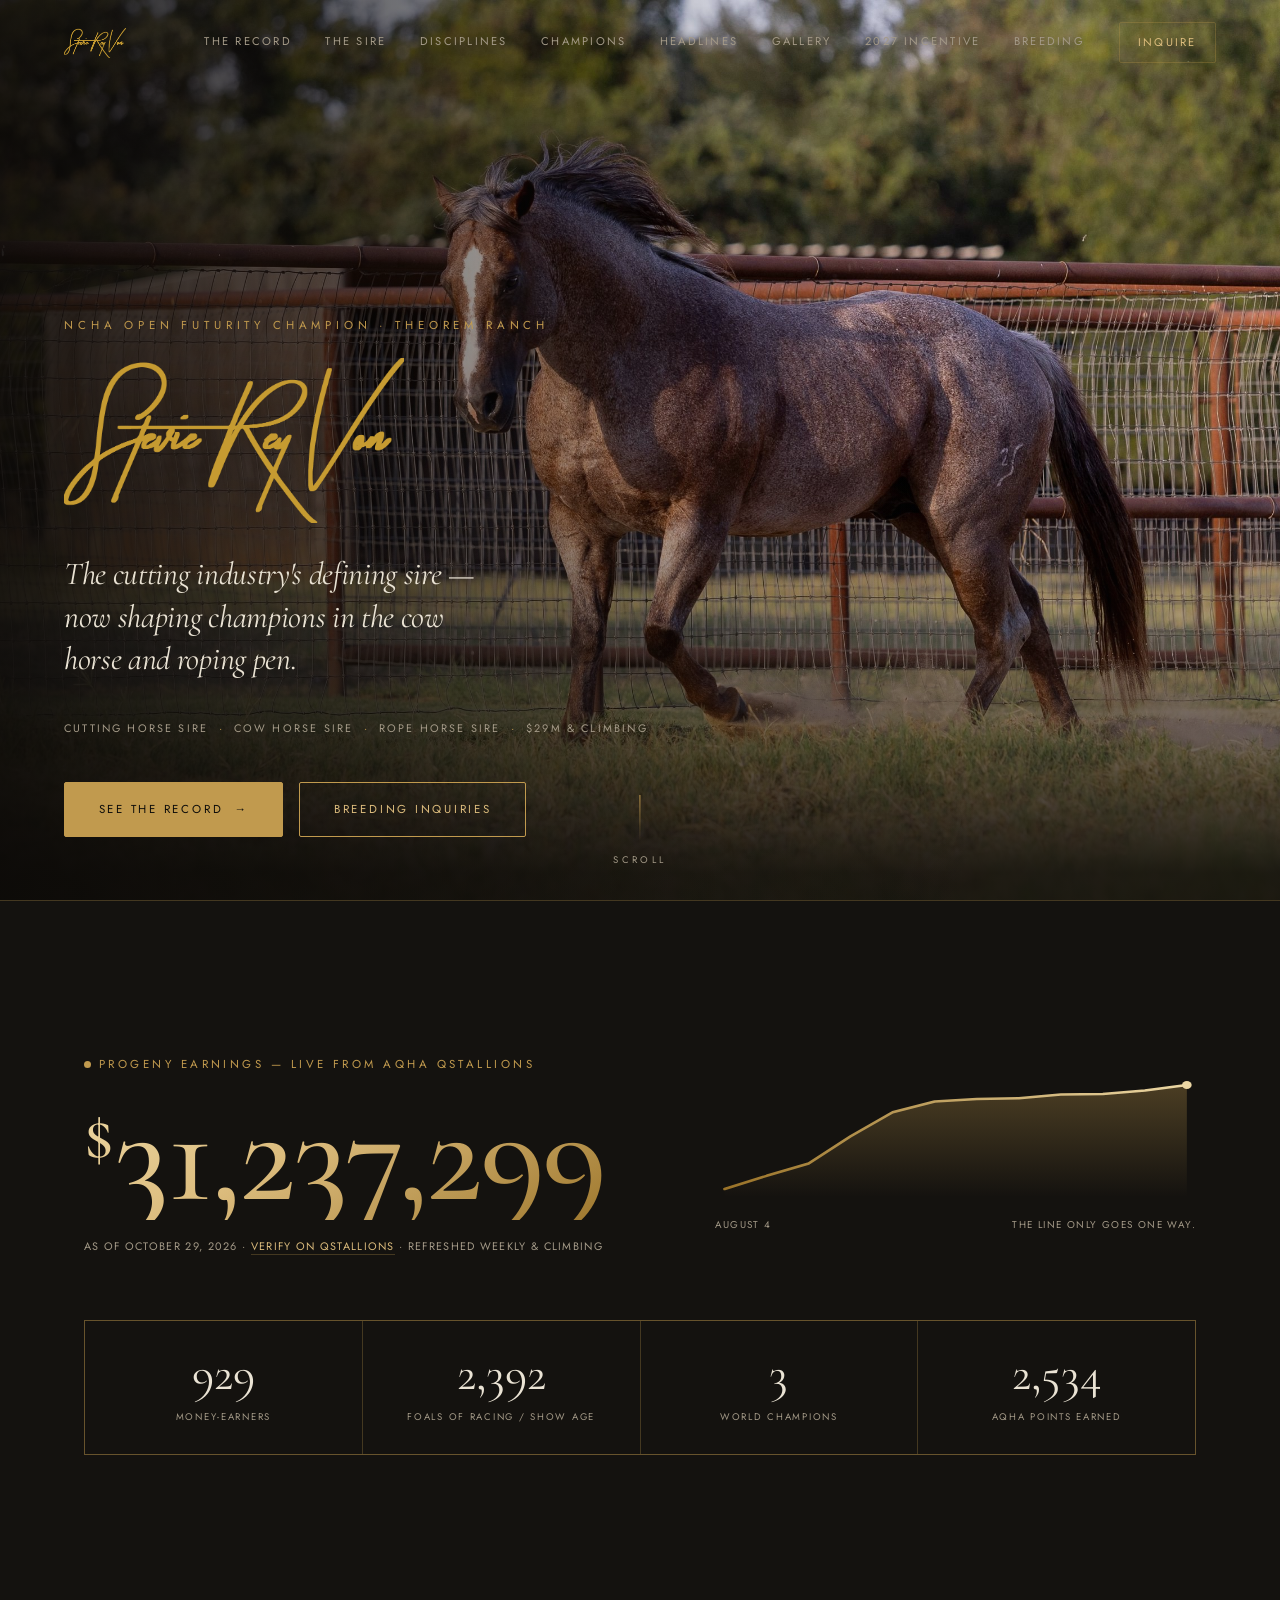
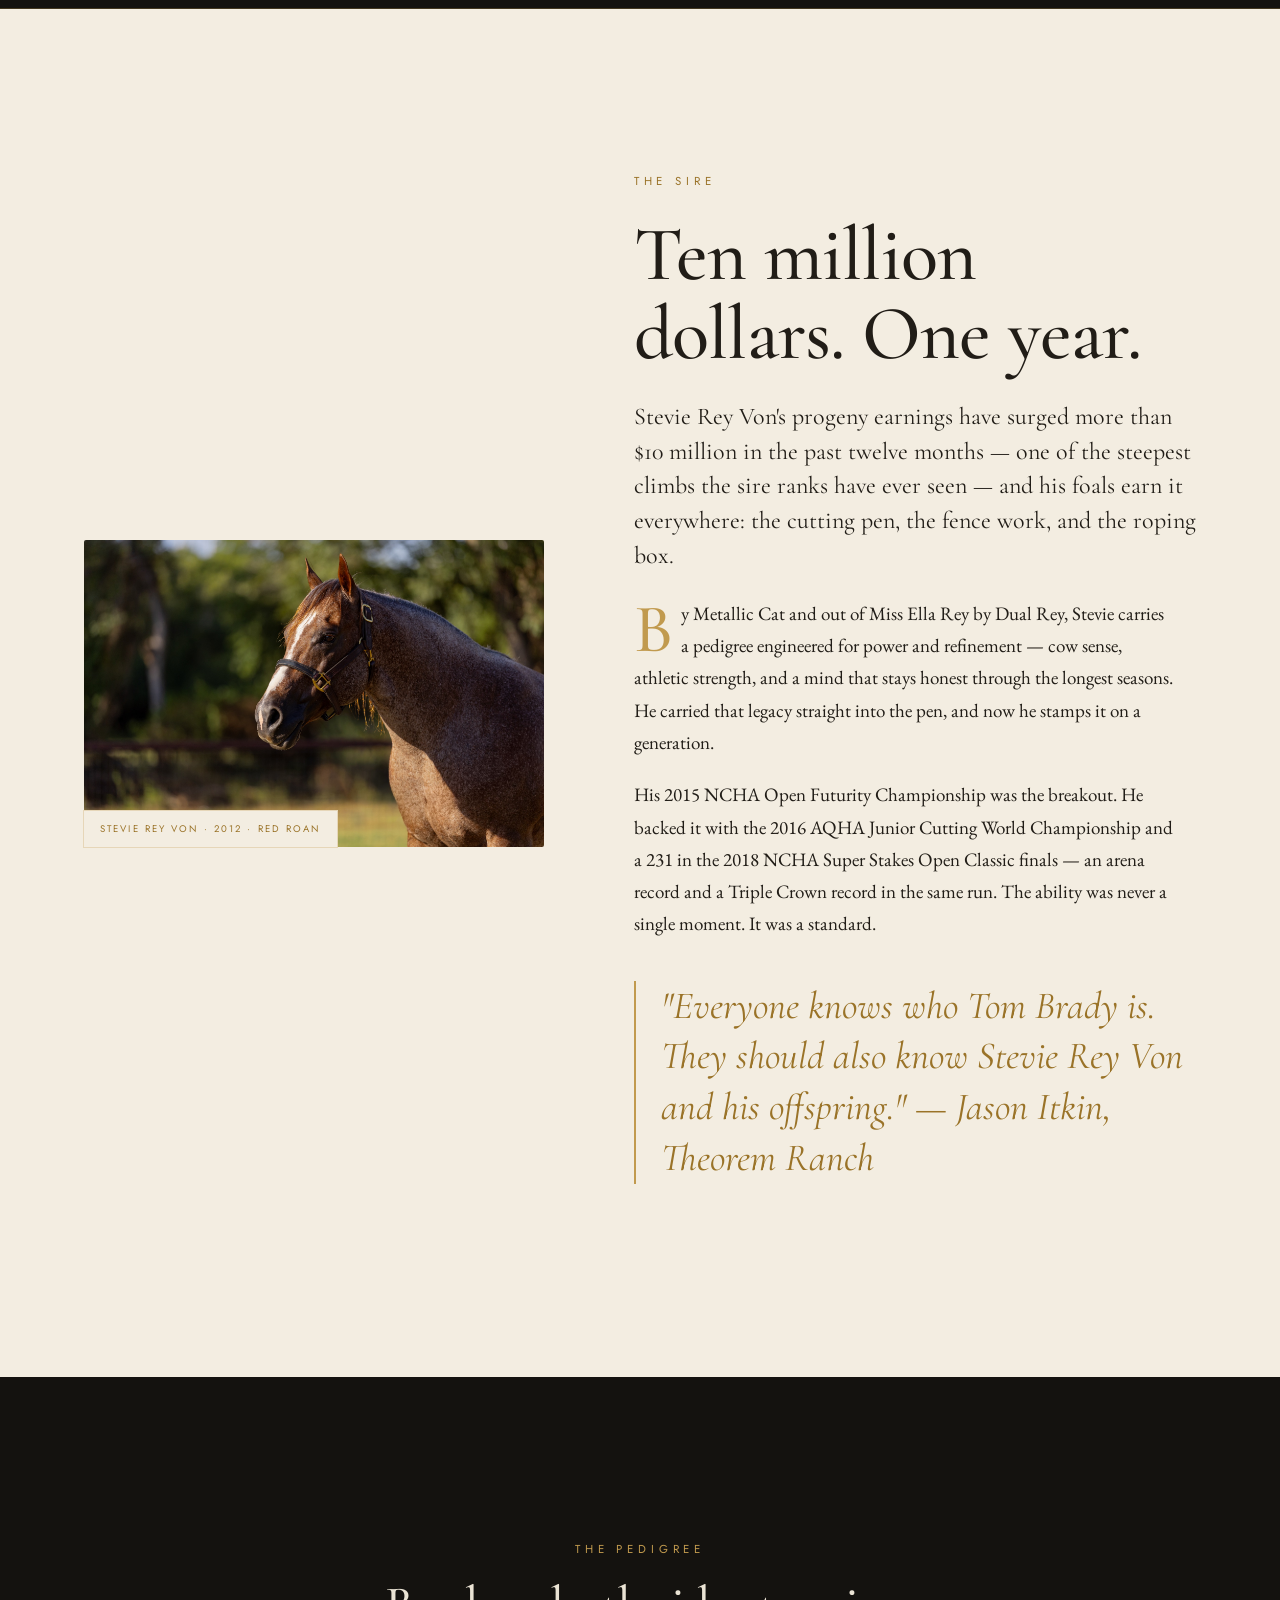
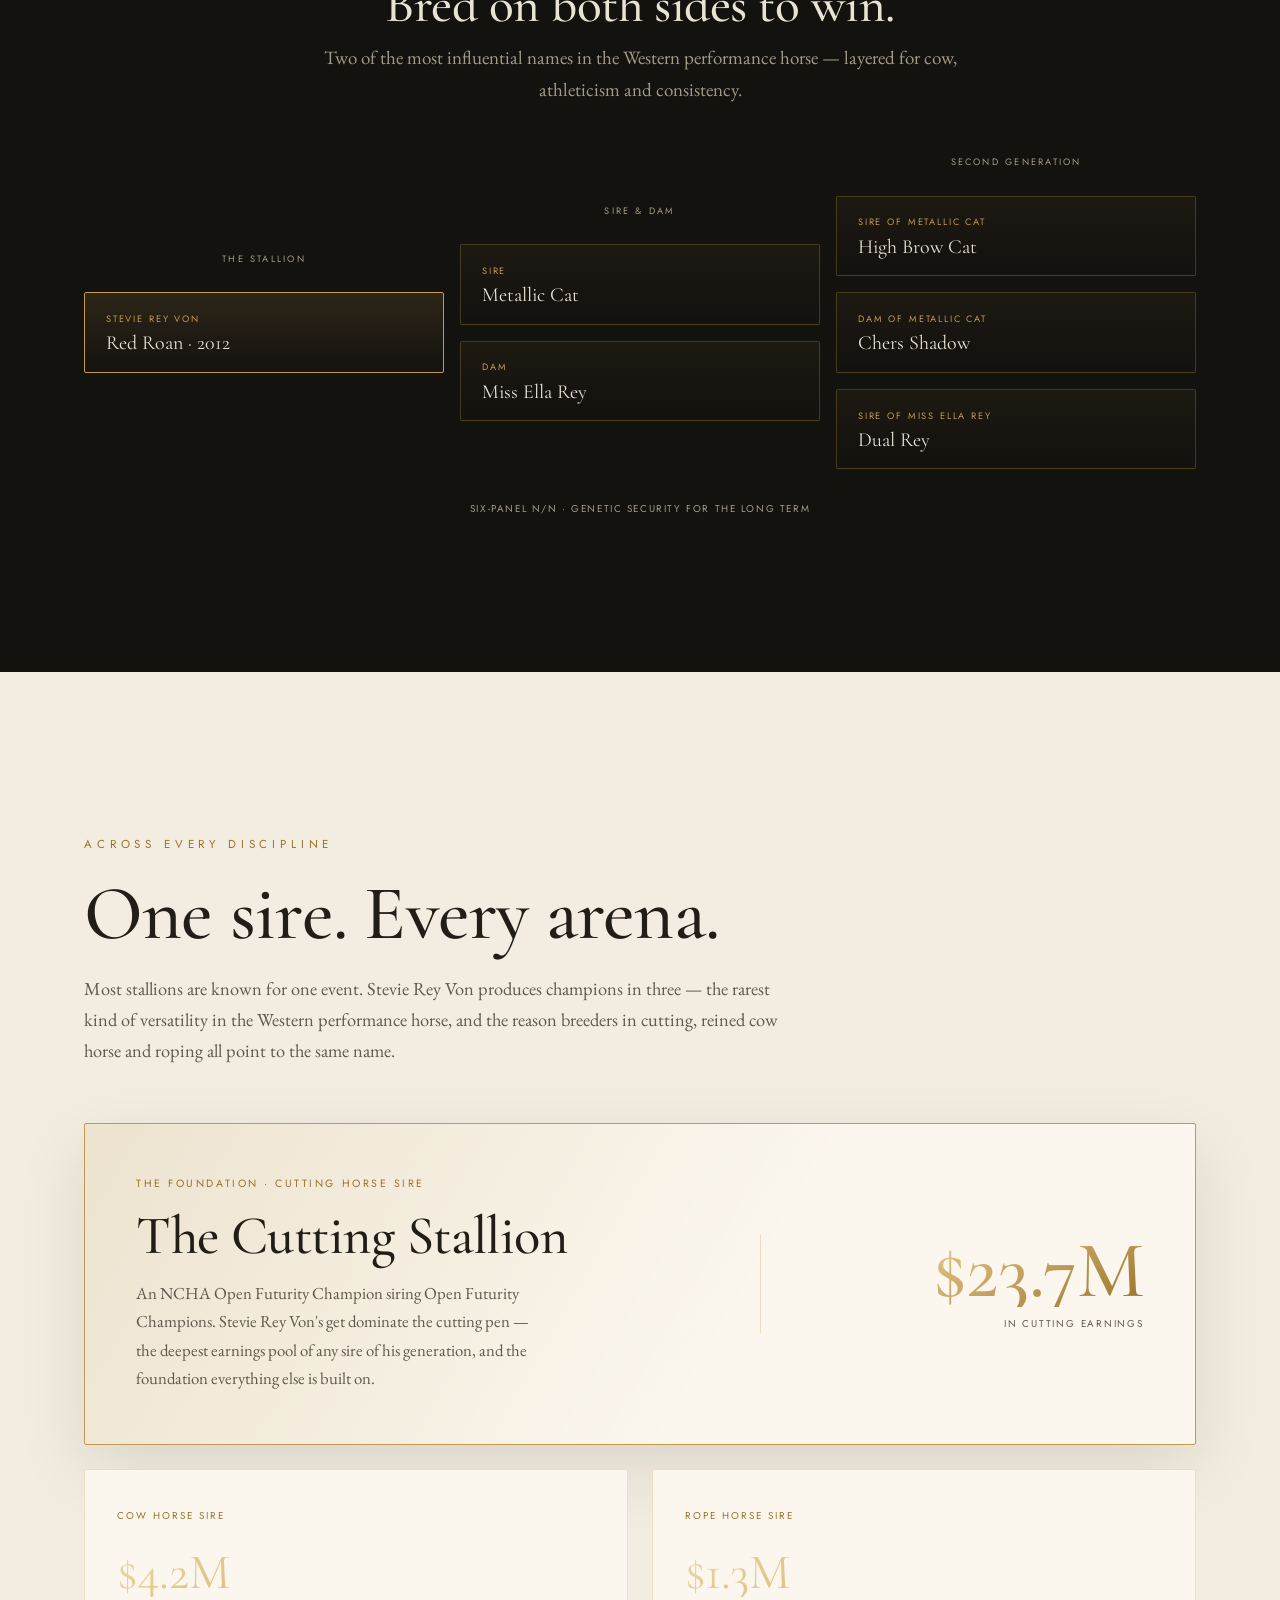
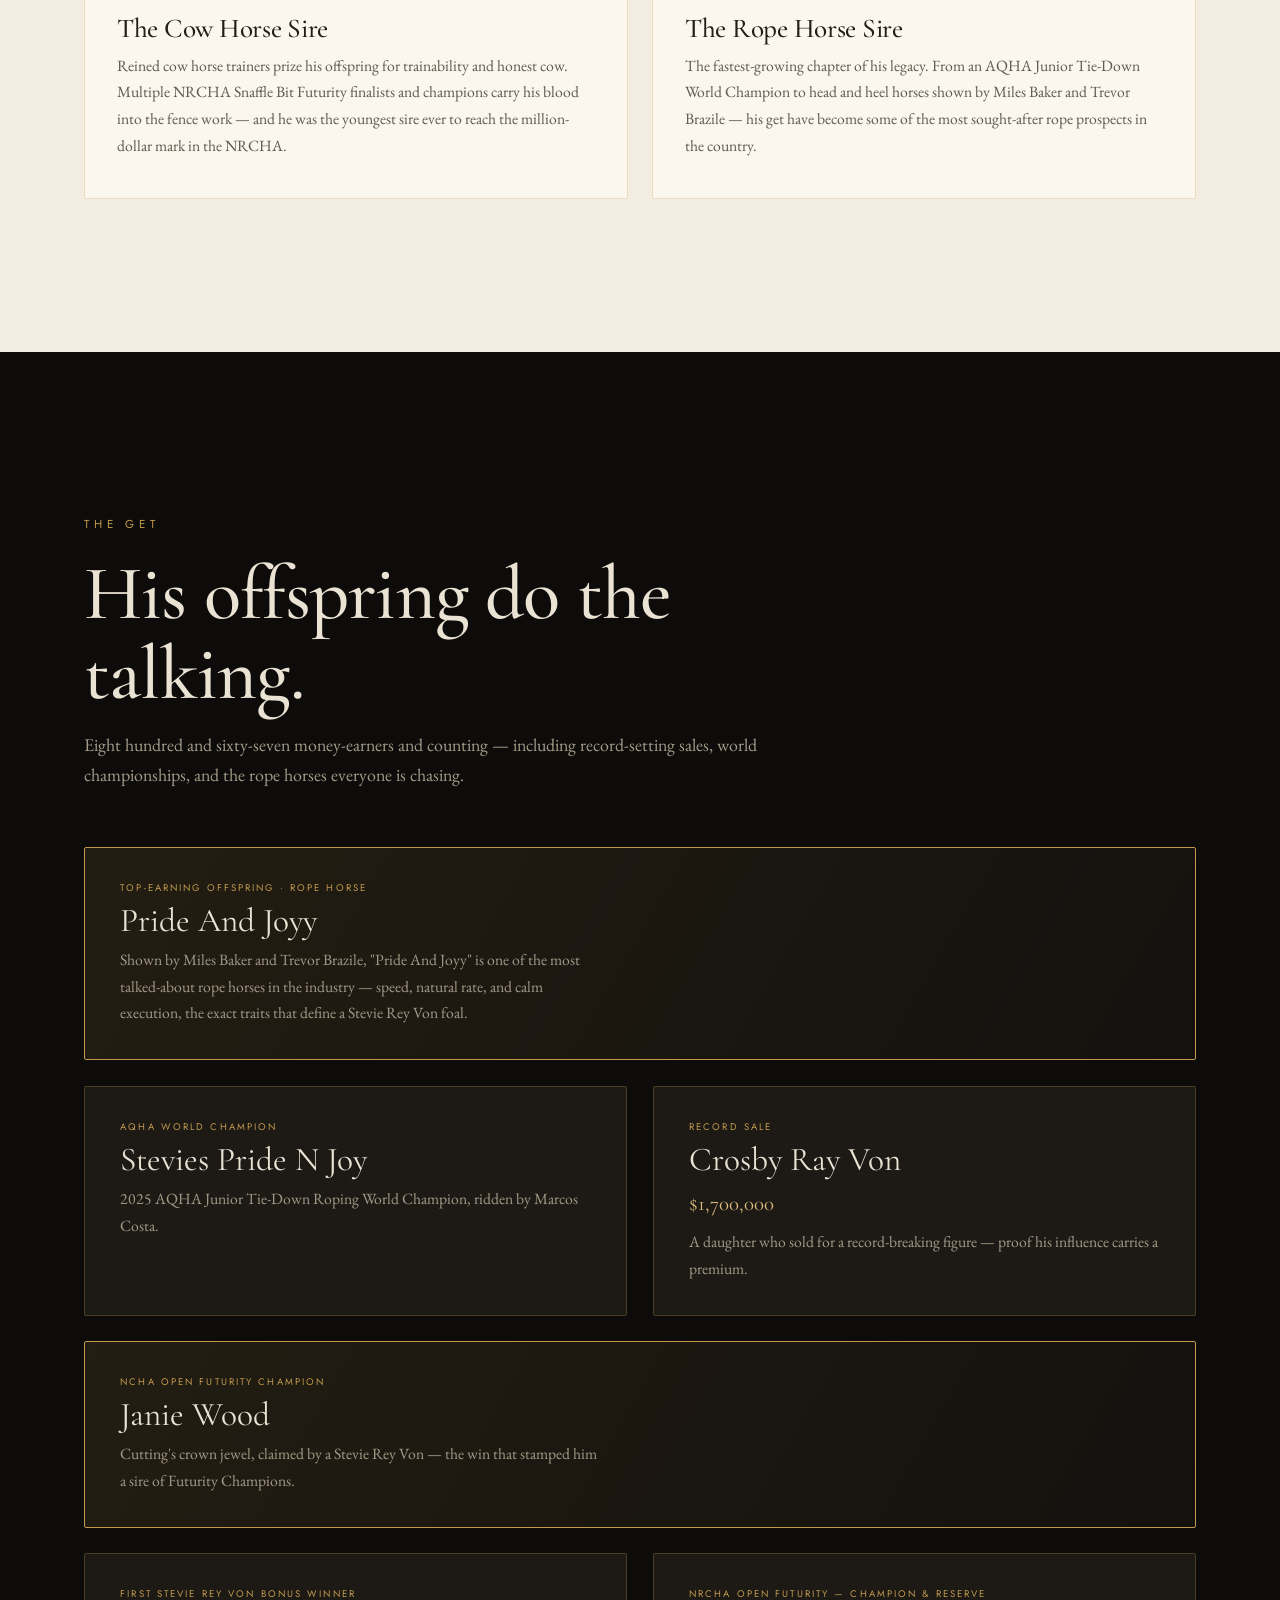
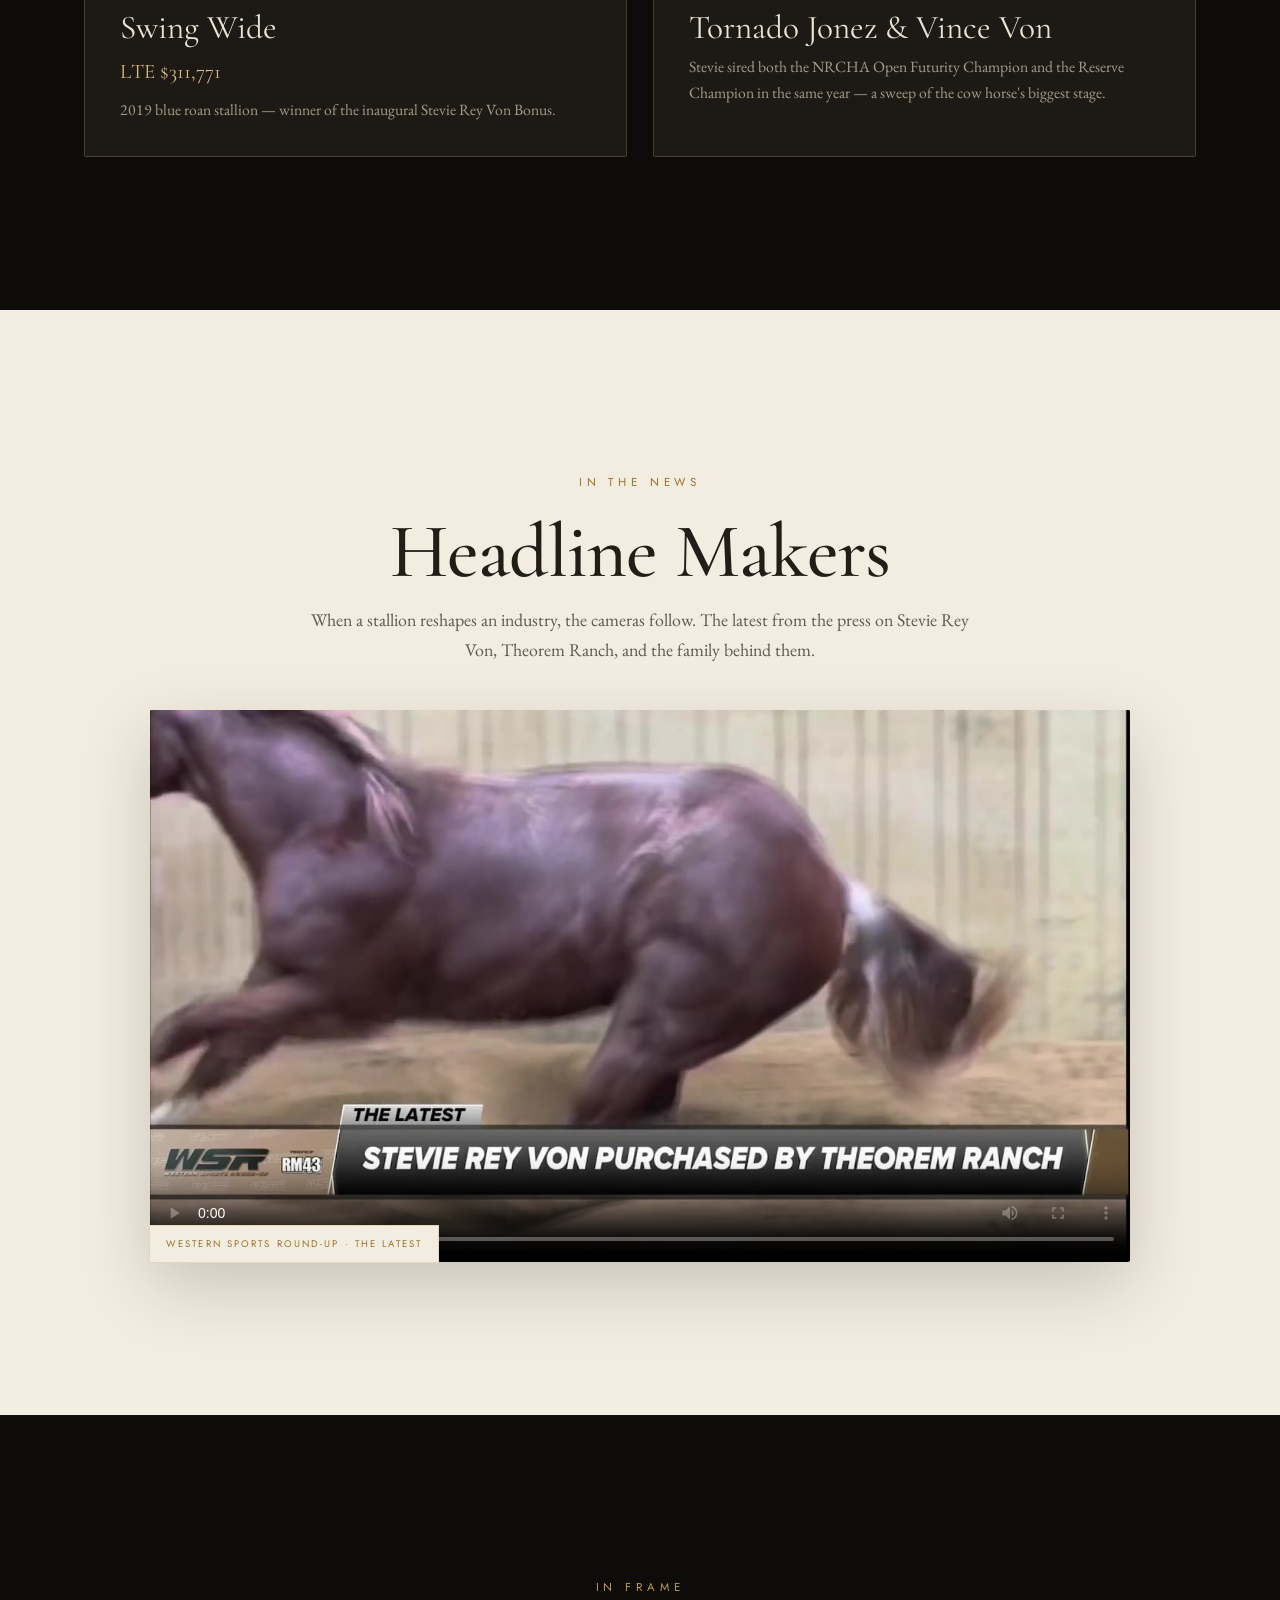
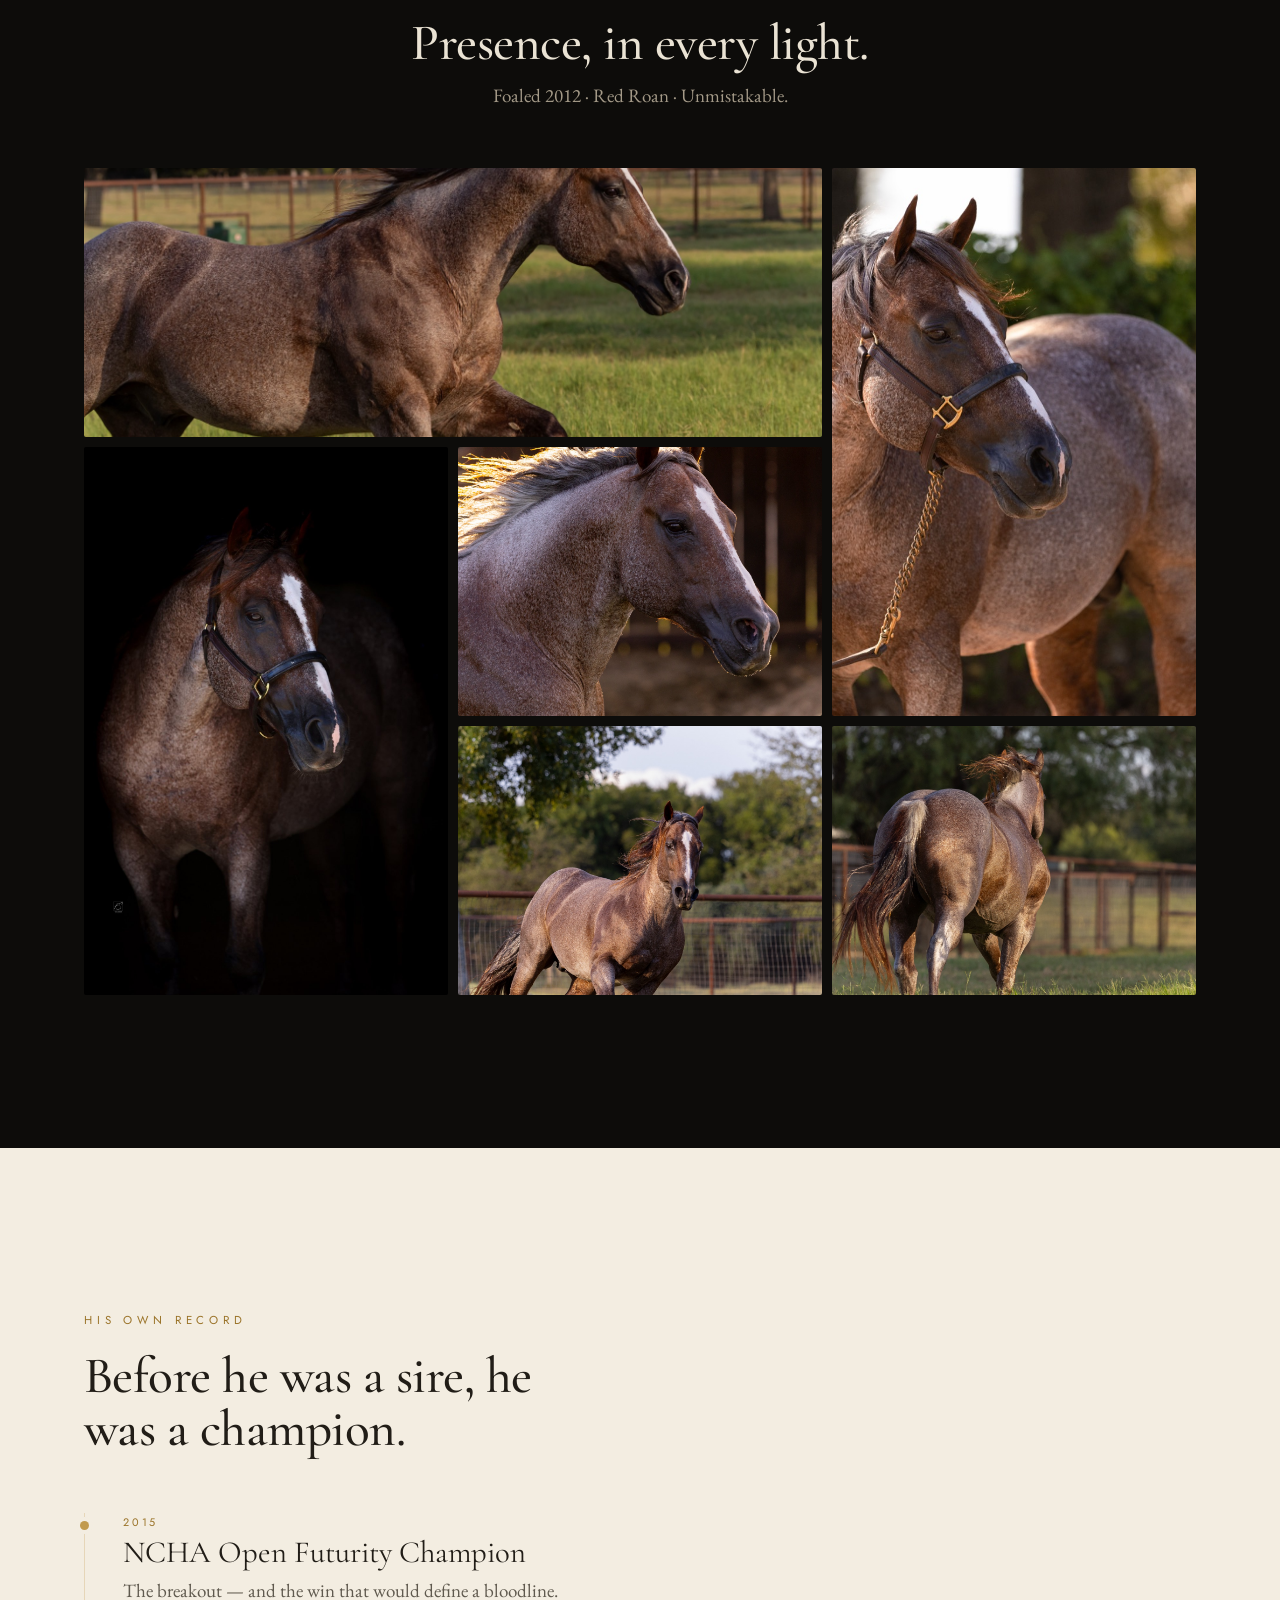
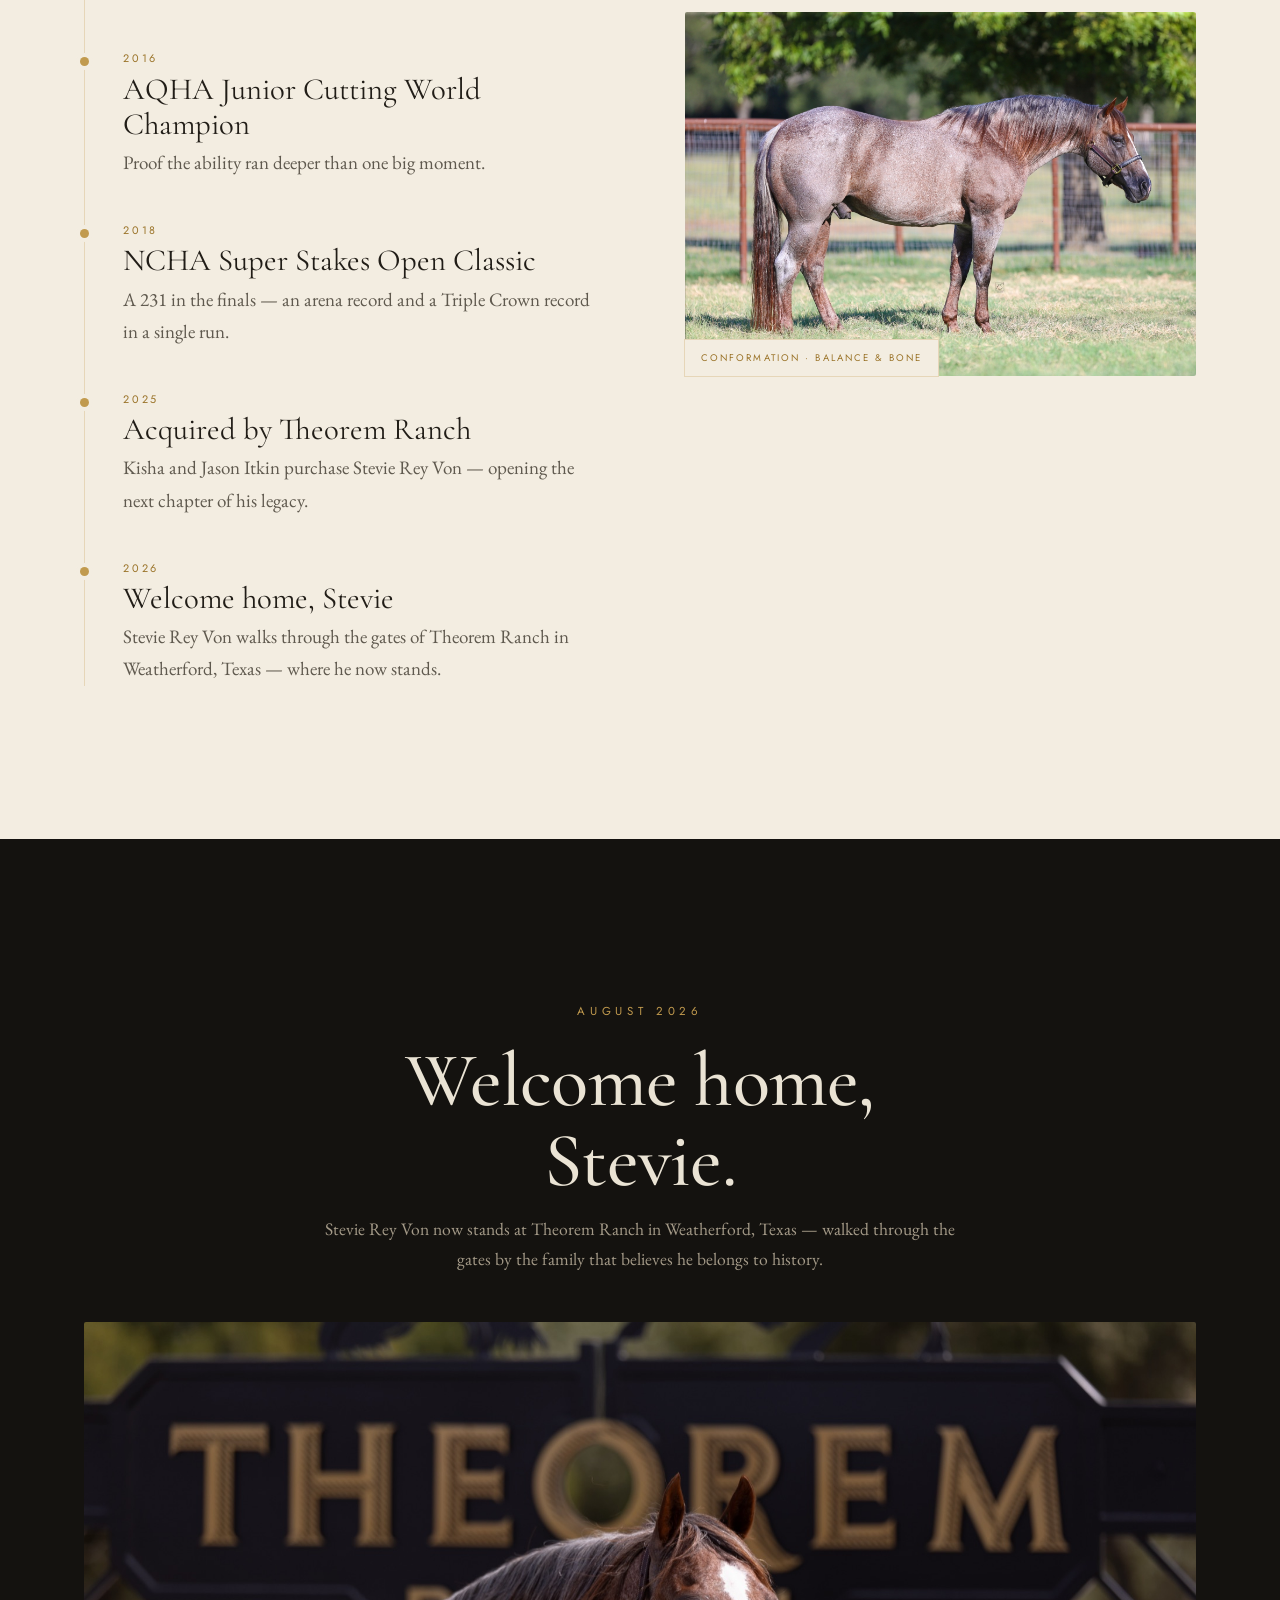
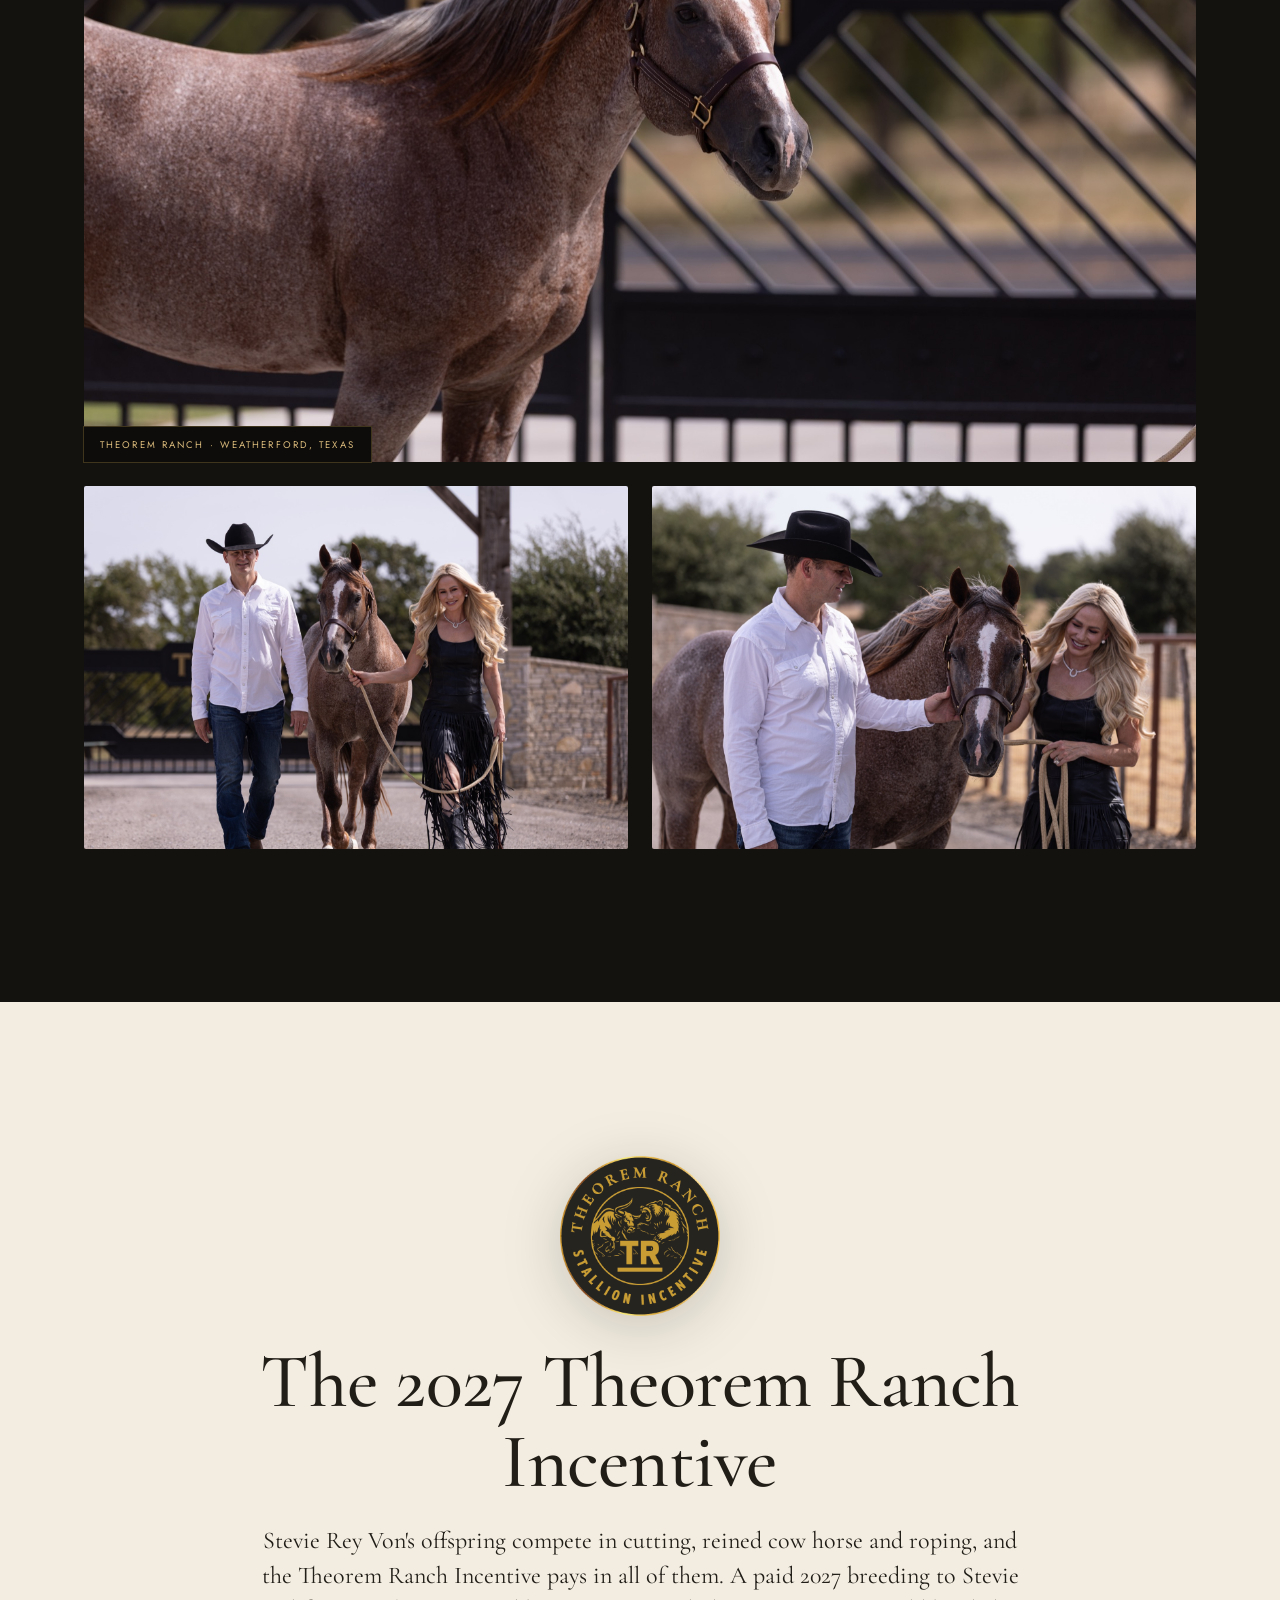
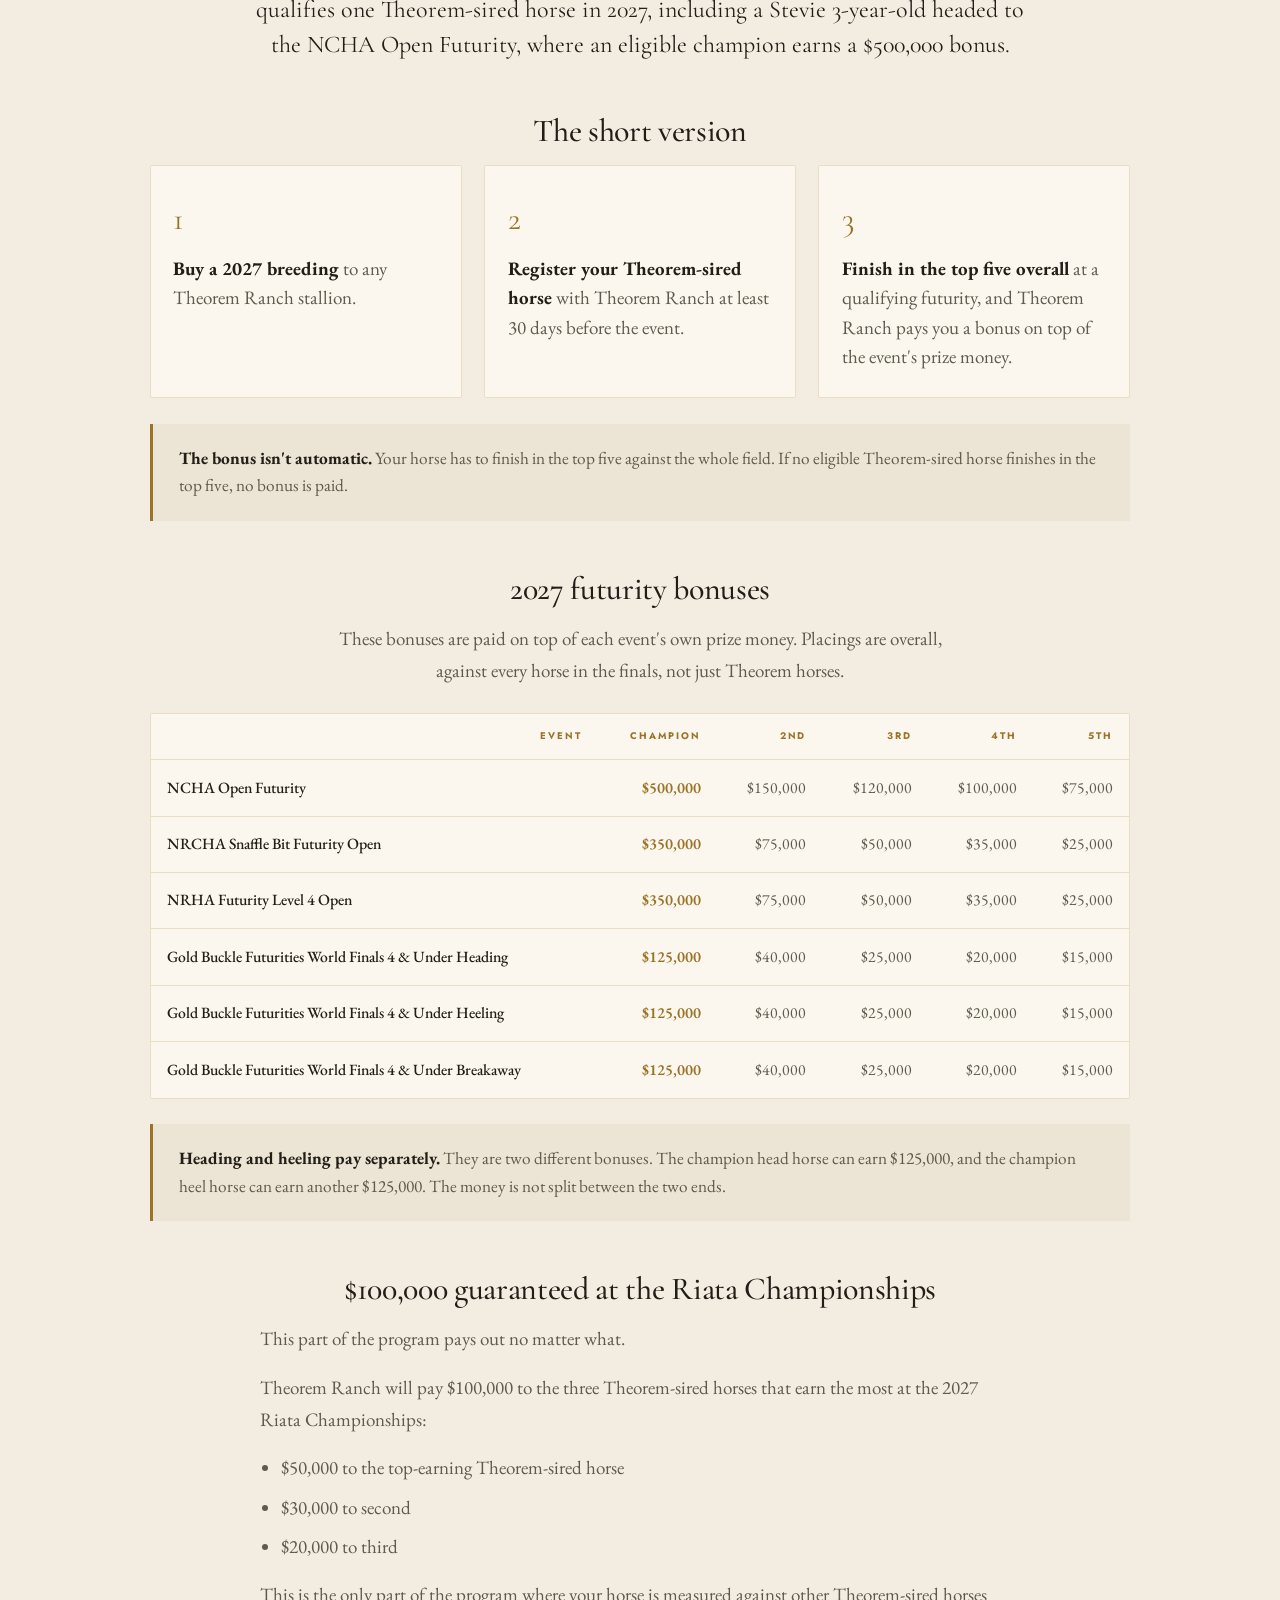
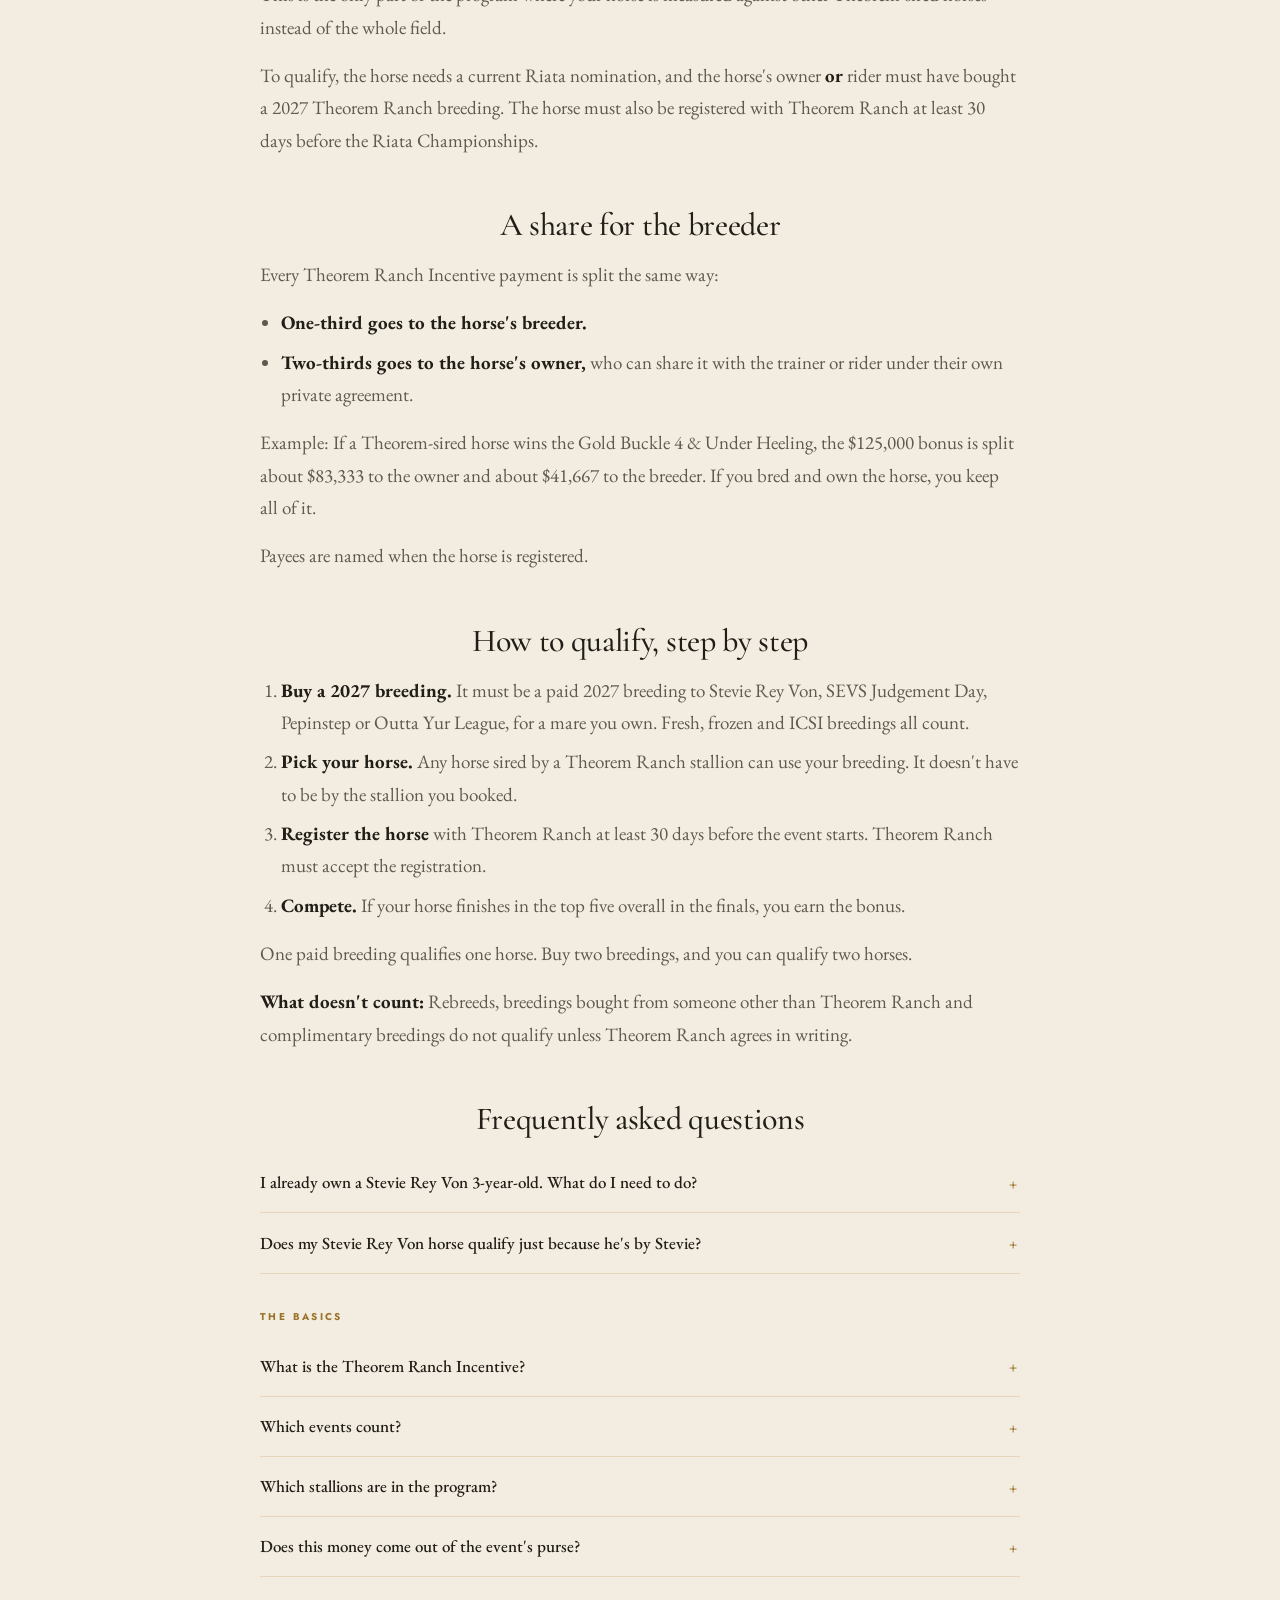
==== commit dce65900: "Weekly earnings refresh 2026-10-29 Co-Authored-By: Claude Fable 5 <noreply@anthropic.com>" ====
--- a/index.html
+++ b/index.html
@@ -944,7 +944,7 @@
 <!-- Fallback earnings snapshot so the ticker + graph render even offline / from a local file.
      The live site refreshes from data/earnings.json (weekly); this is only a backup. -->
 <script id="earnings-data" type="application/json">
-{"total":31237299,"asOf":"2026-10-22","moneyEarners":929,"foals":2392,"worldChampions":3,"aqhaPoints":2534,"history":[{"date":"2025-08-04","total":19000000},{"date":"2025-09-20","total":20548373},{"date":"2025-11-24","total":22000000},{"date":"2026-03-15","total":25200000},{"date":"2026-07-03","total":28027815},{"date":"2026-08-25","total":29295975},{"date":"2026-09-10","total":29582590},{"date":"2026-09-16","total":29679379},{"date":"2026-10-01","total":30124373},{"date":"2026-10-08","total":30182460},{"date":"2026-10-21","total":31237299},{"date":"2026-10-22","total":31237299}]}
+{"total":31237299,"asOf":"2026-10-29","moneyEarners":929,"foals":2392,"worldChampions":3,"aqhaPoints":2534,"history":[{"date":"2025-08-04","total":19000000},{"date":"2025-09-20","total":20548373},{"date":"2025-11-24","total":22000000},{"date":"2026-03-15","total":25200000},{"date":"2026-07-03","total":28027815},{"date":"2026-08-25","total":29295975},{"date":"2026-09-10","total":29582590},{"date":"2026-09-16","total":29679379},{"date":"2026-10-01","total":30124373},{"date":"2026-10-08","total":30182460},{"date":"2026-10-21","total":30582565},{"date":"2026-10-22","total":31237299}]}
 </script>
 <script src="js/main.js?v=22"></script>
 </body>
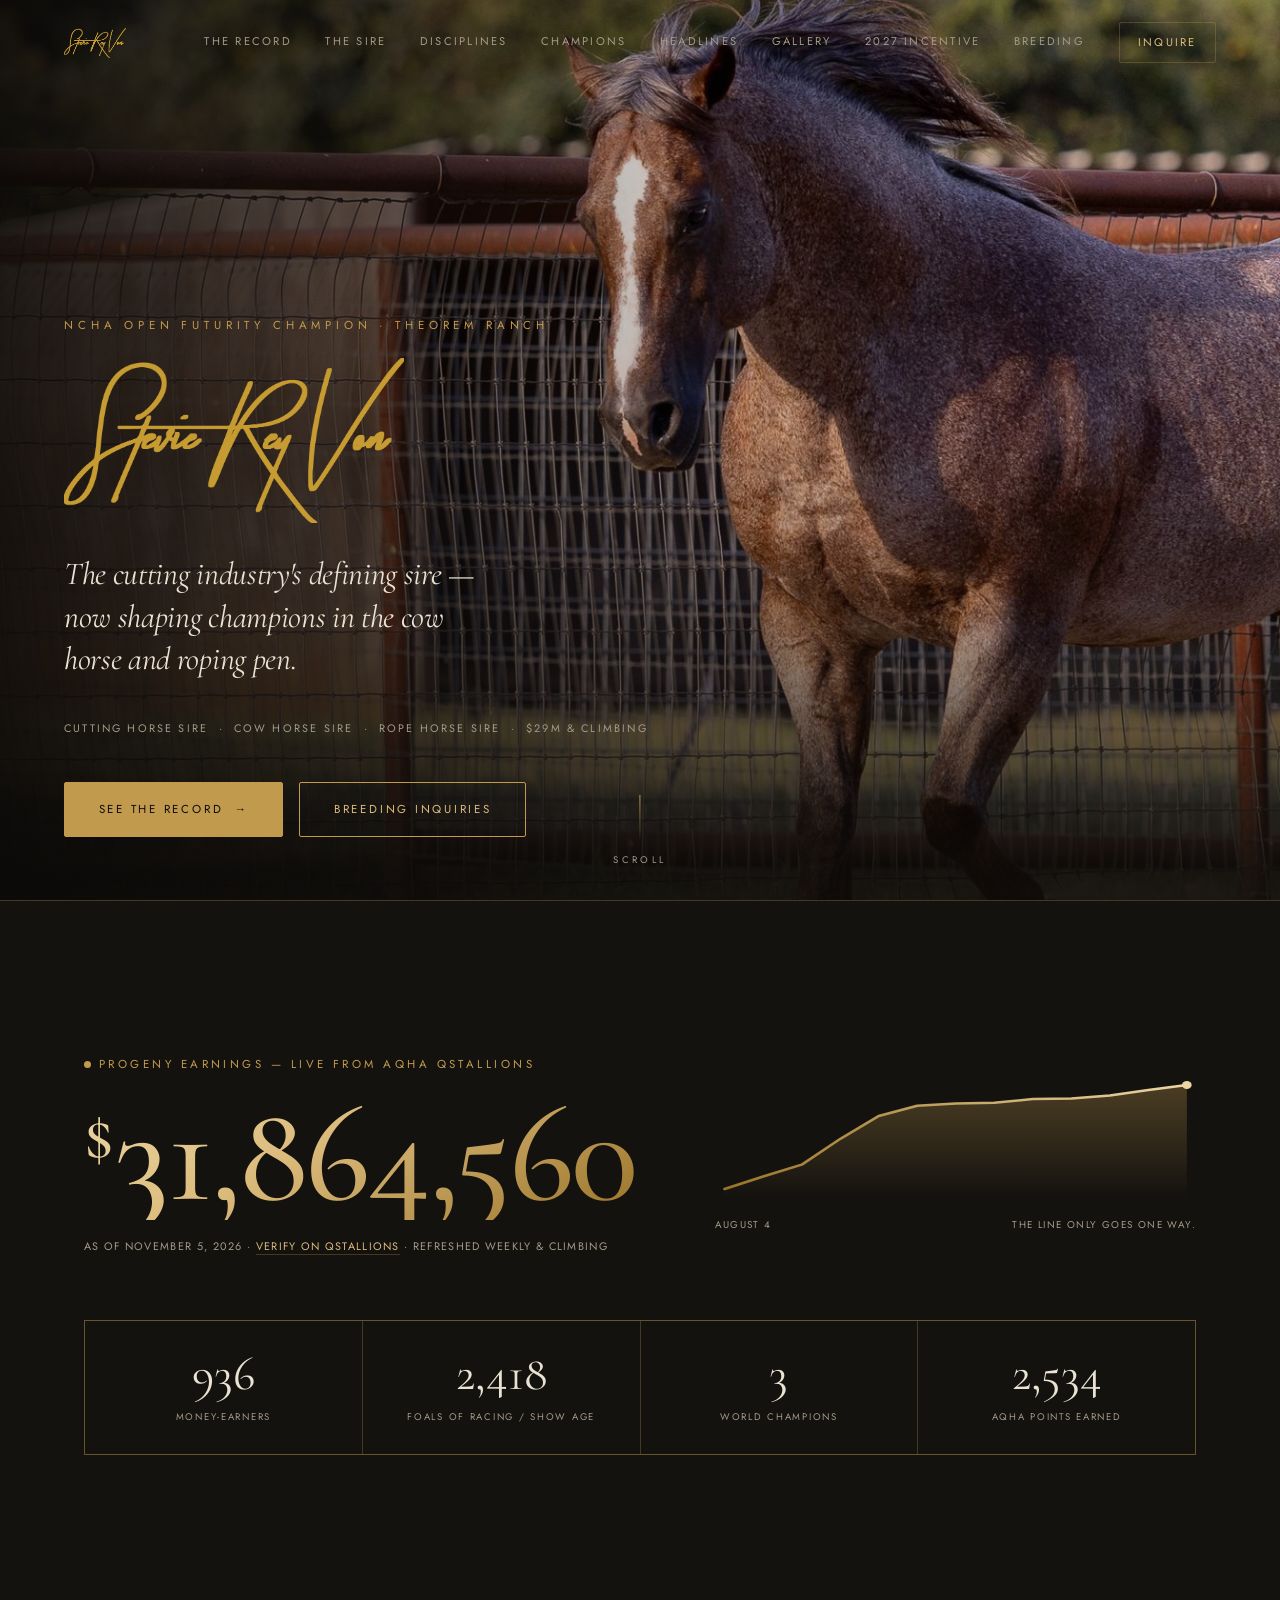
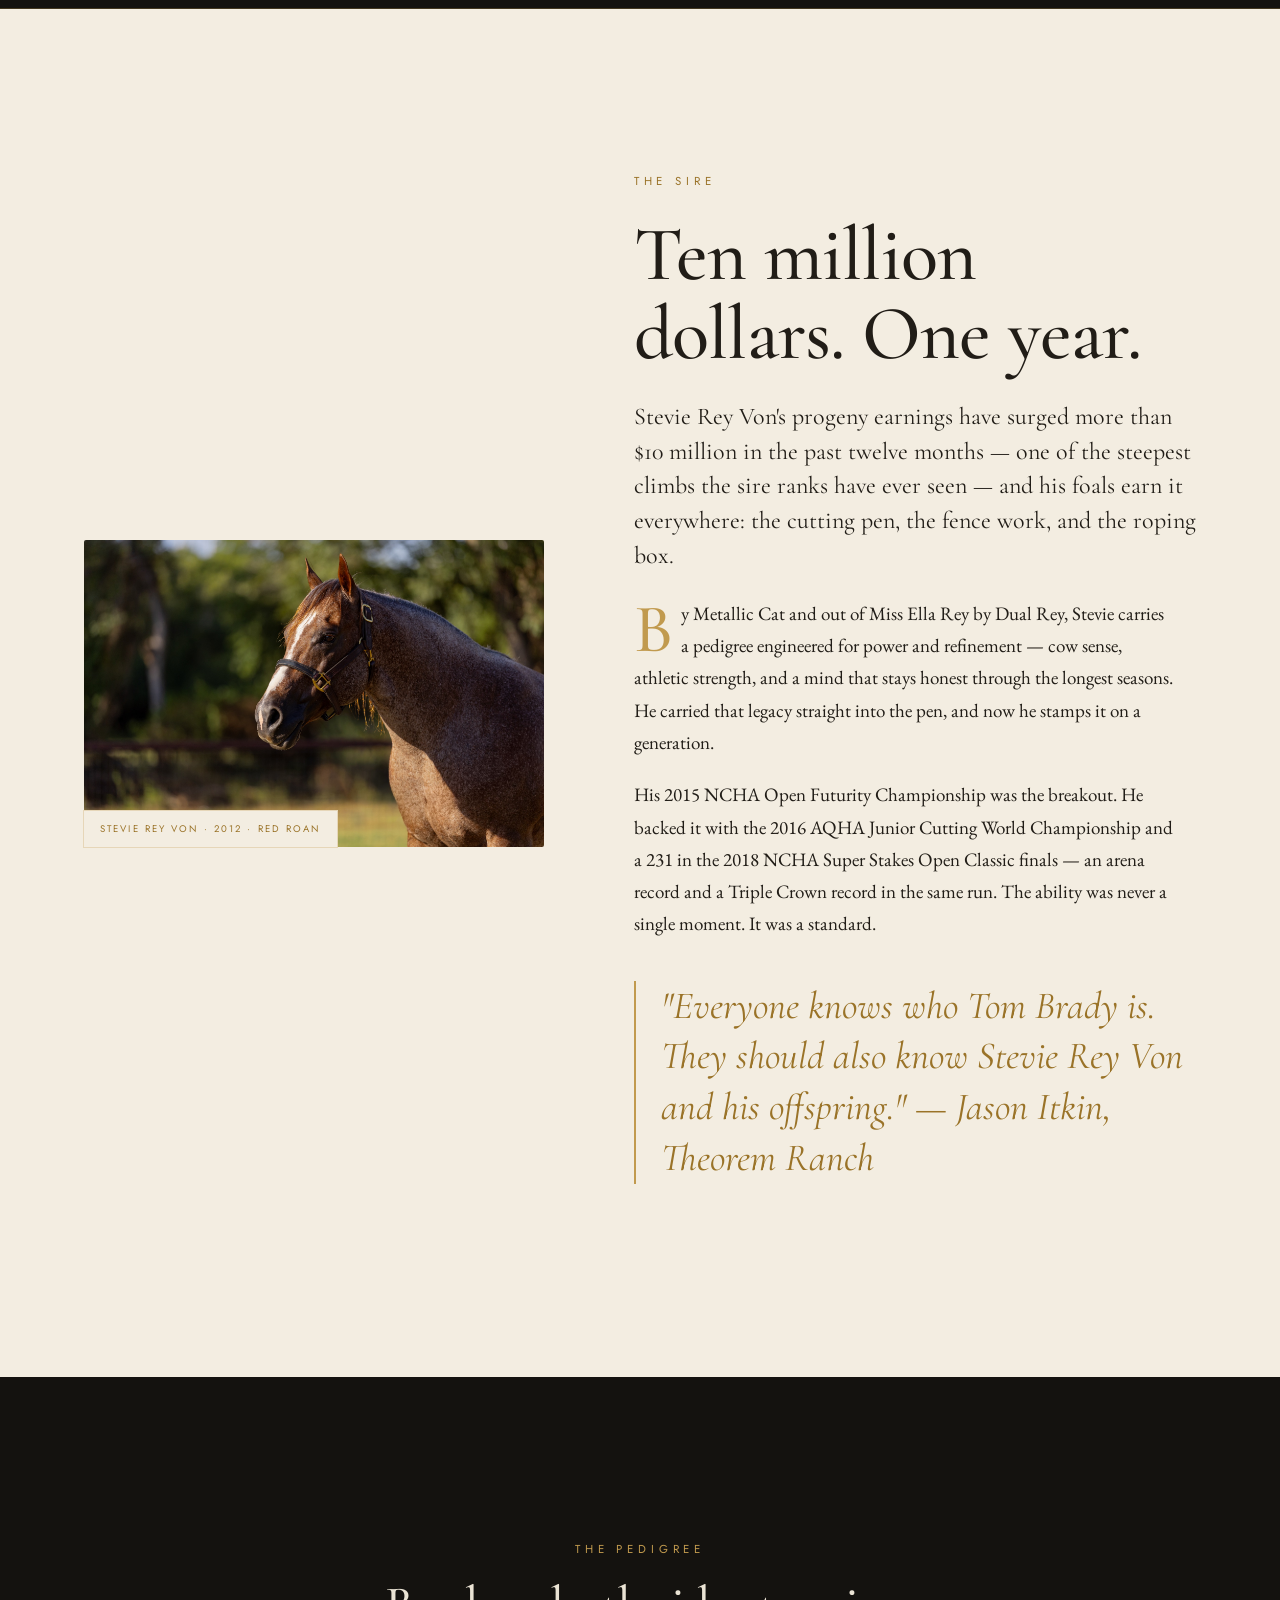
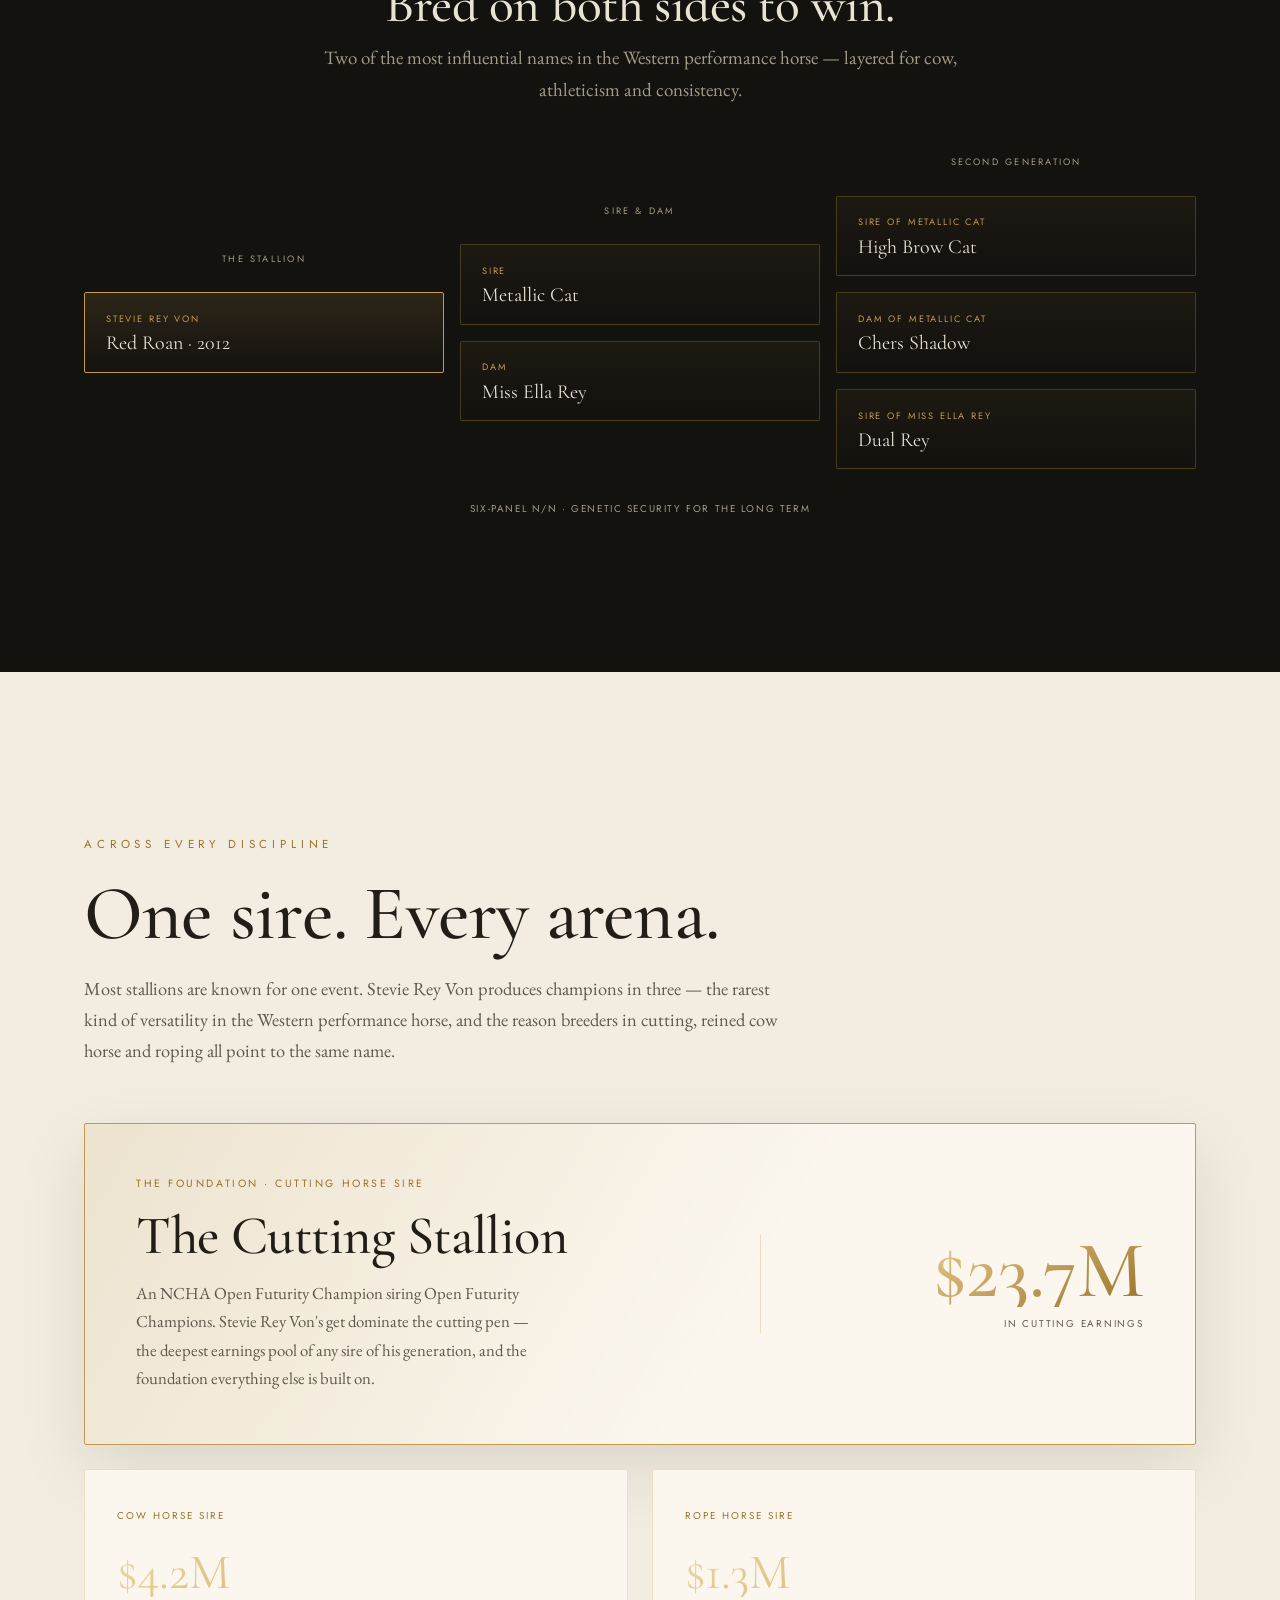
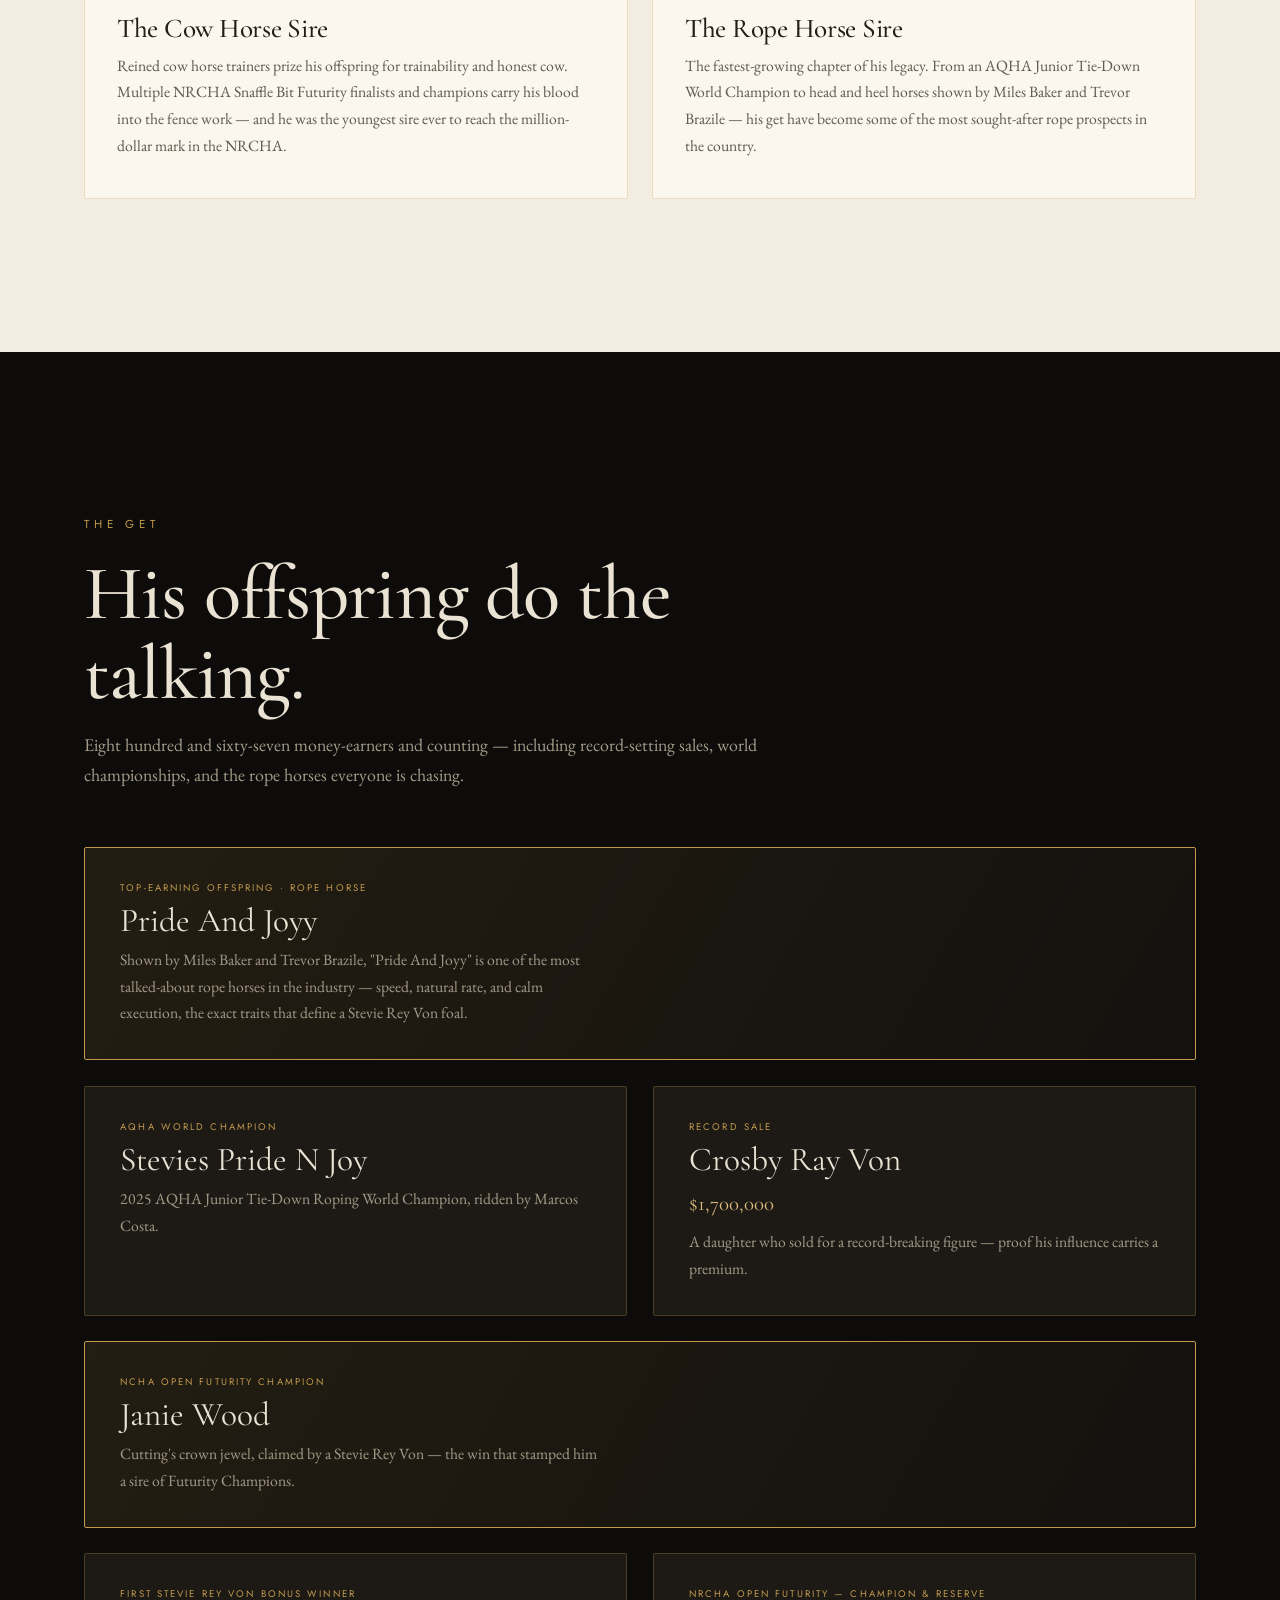
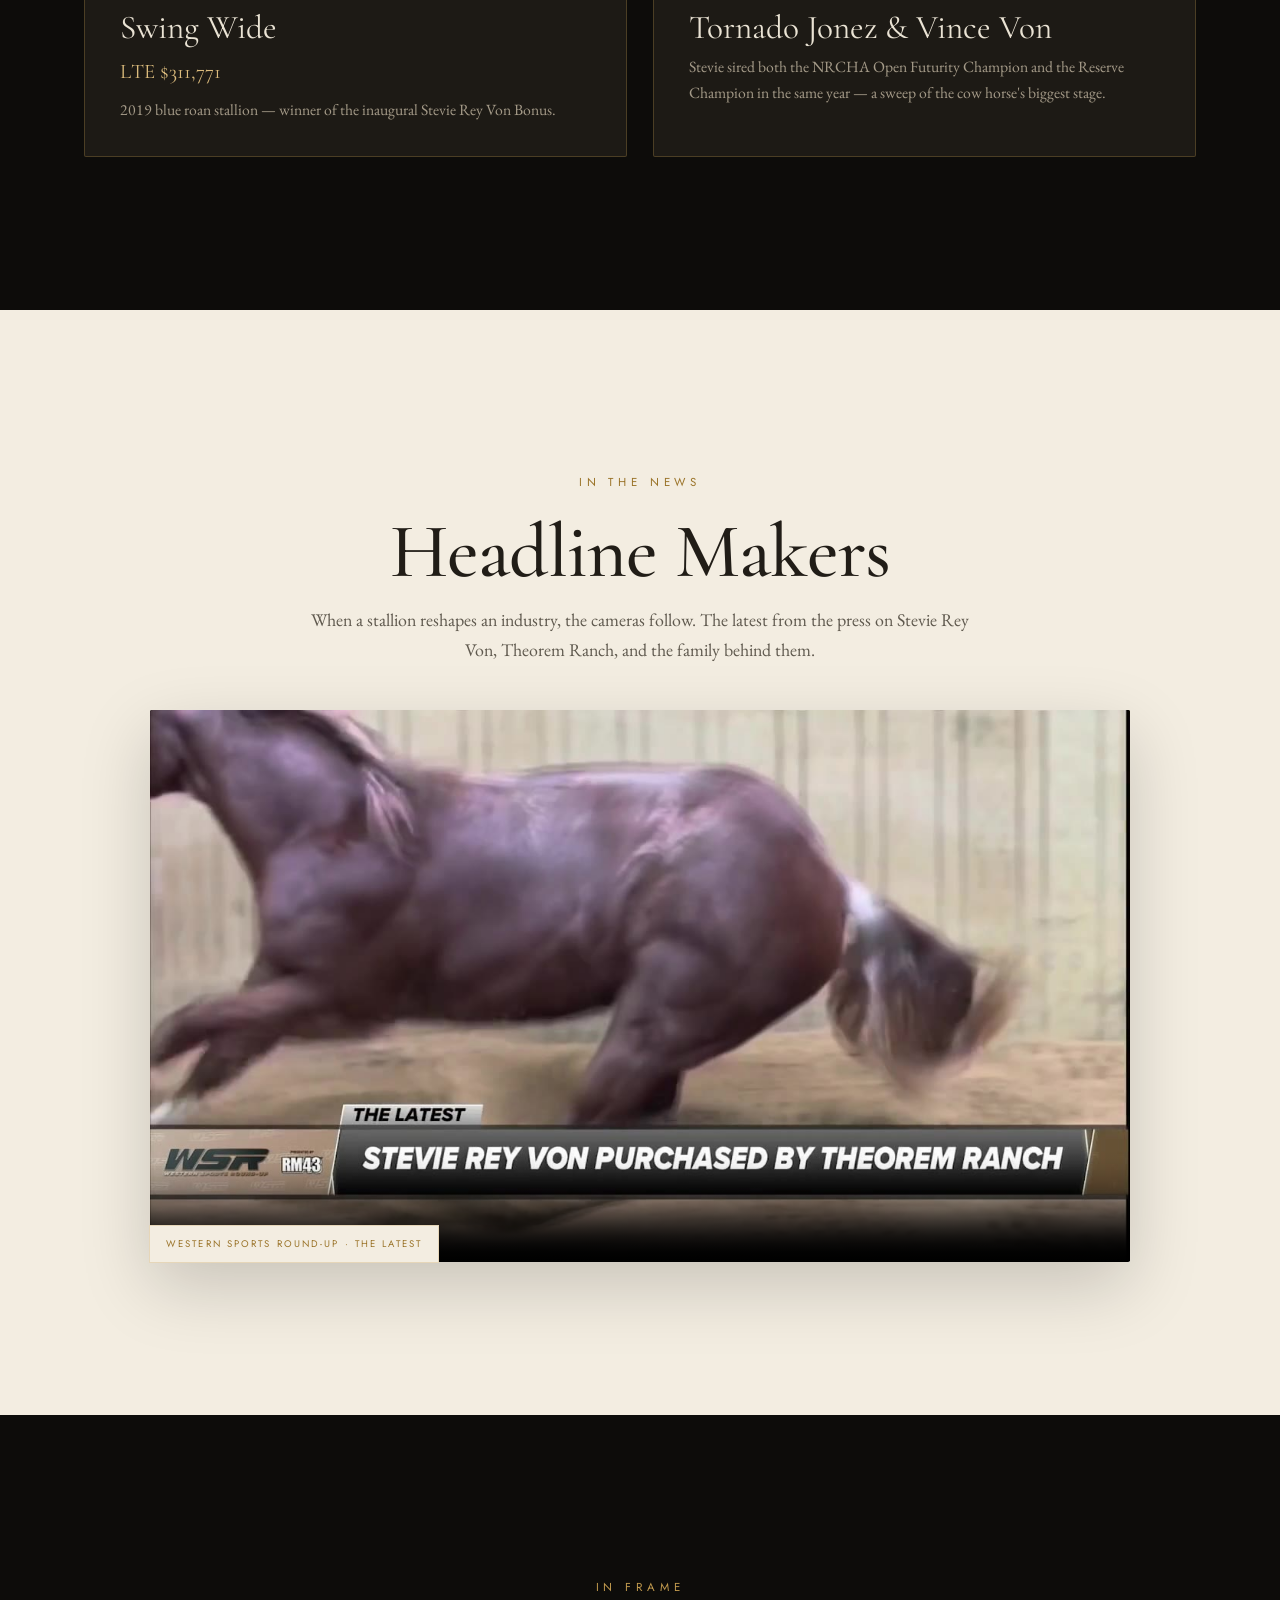
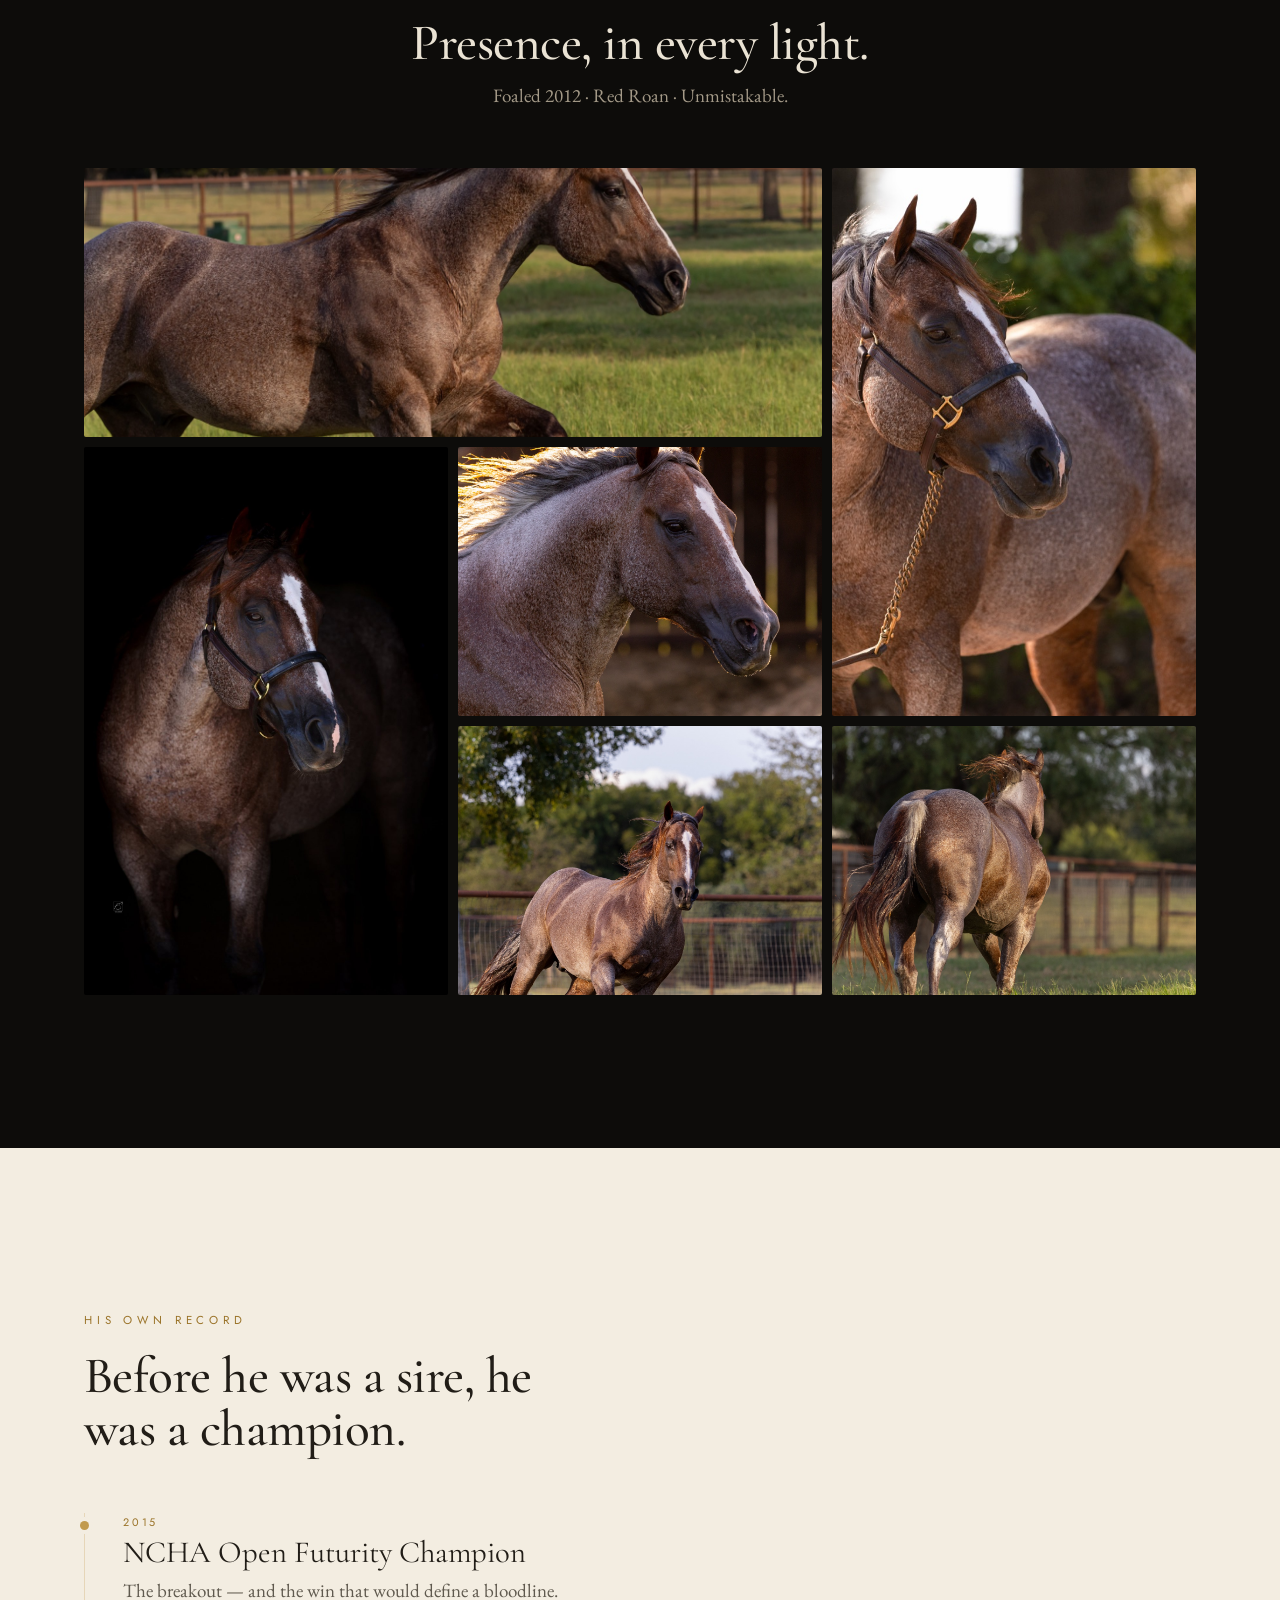
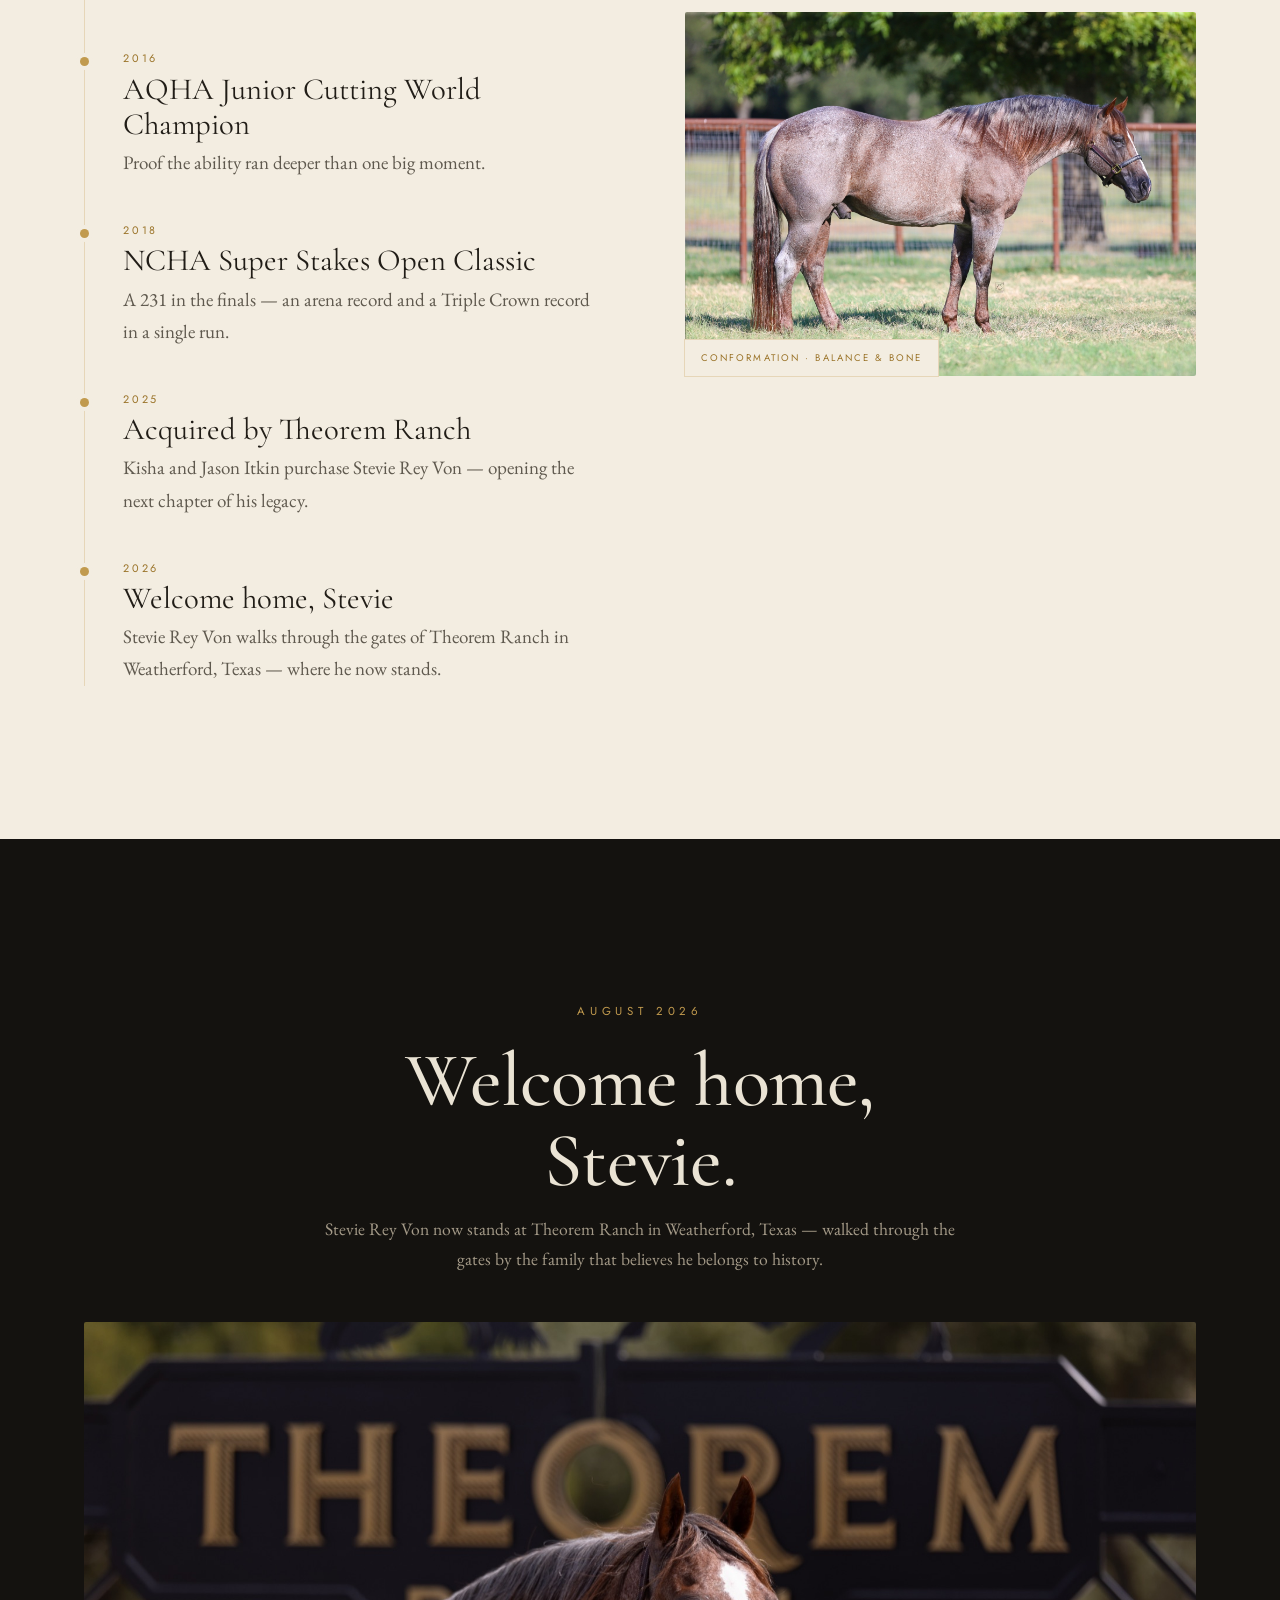
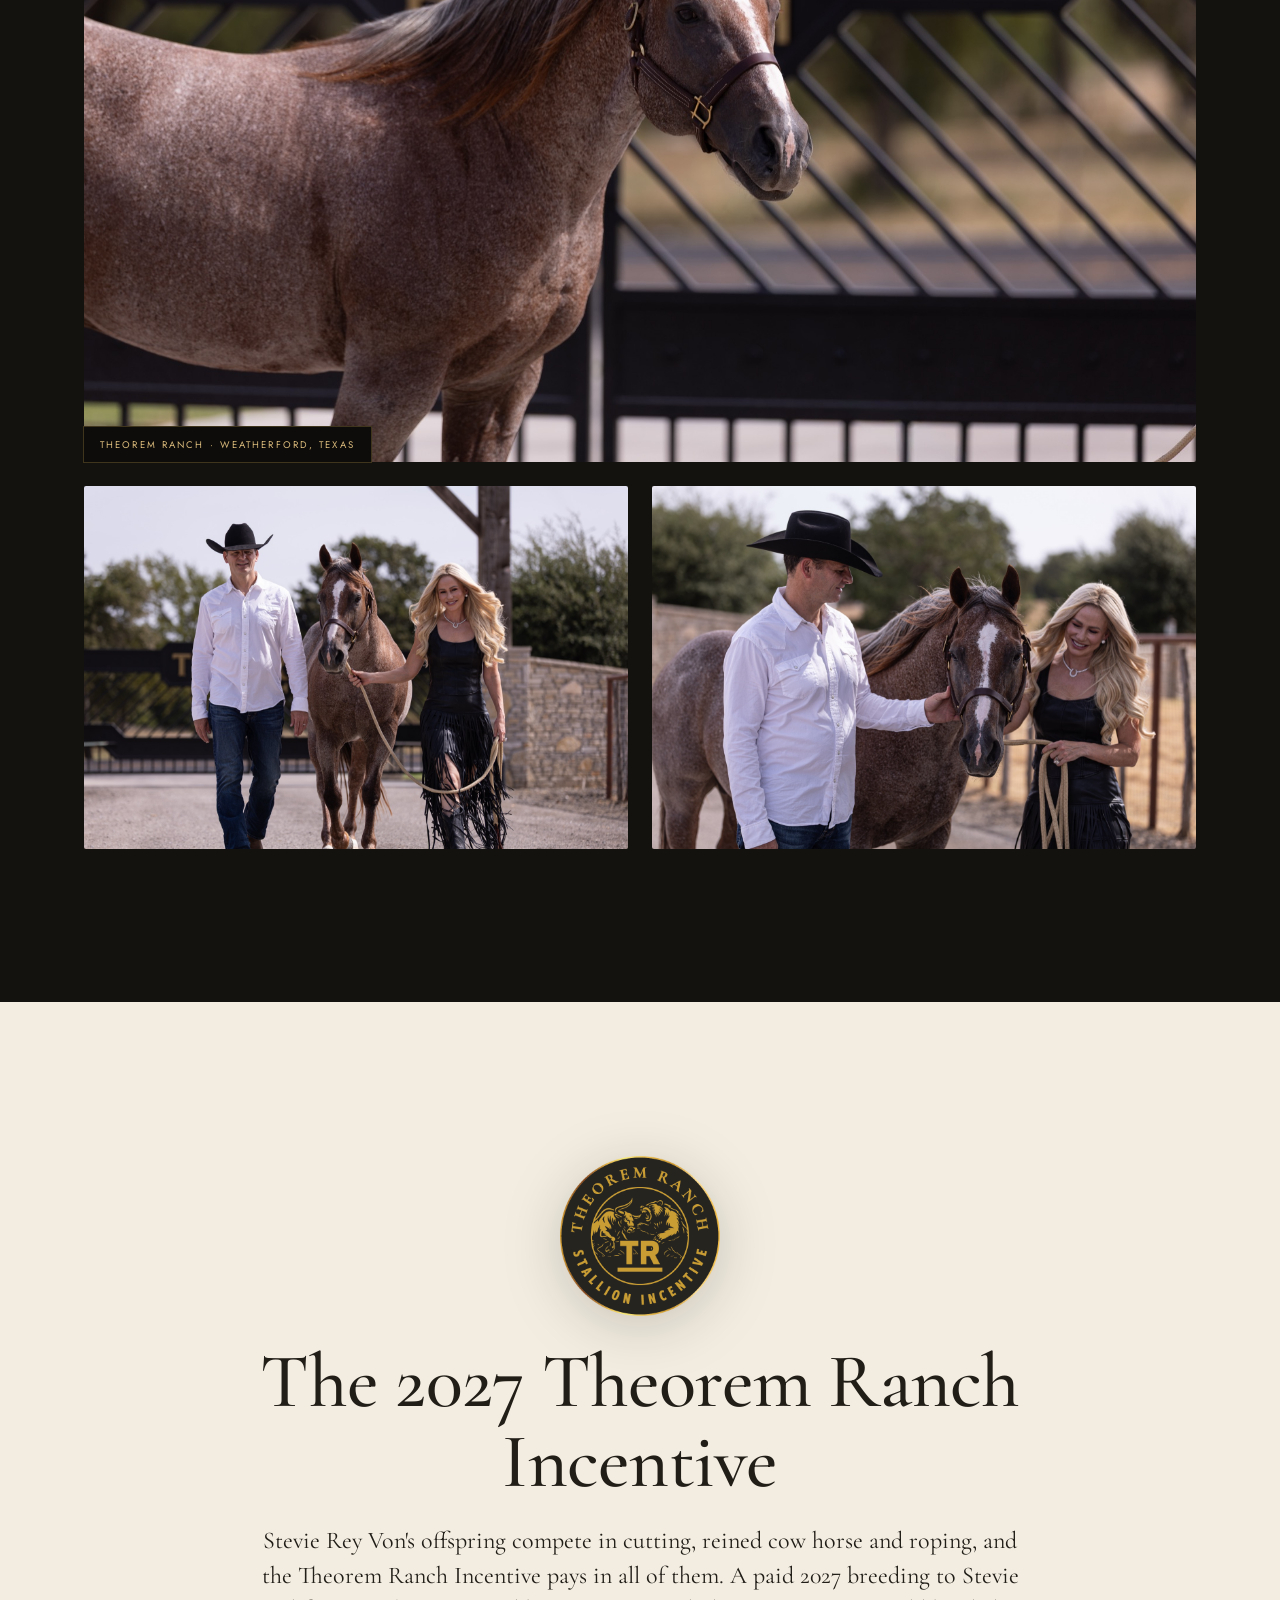
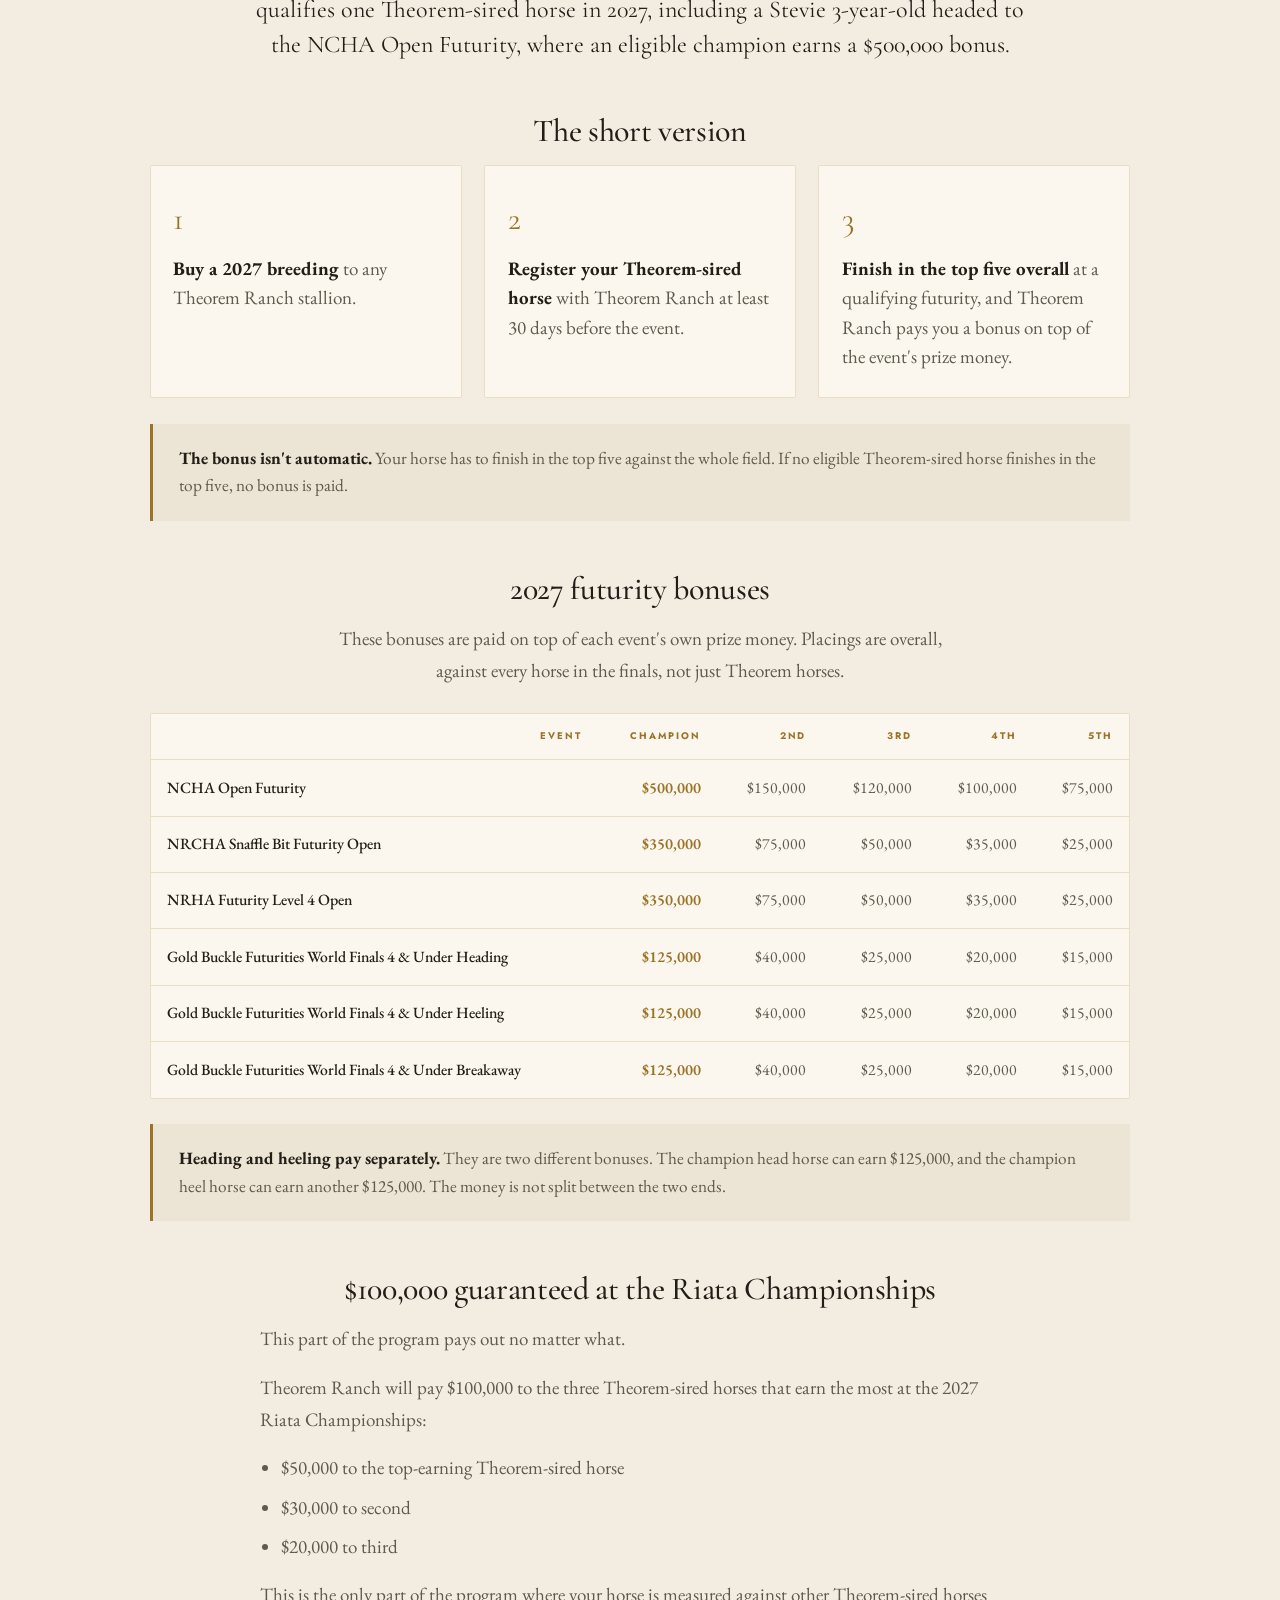
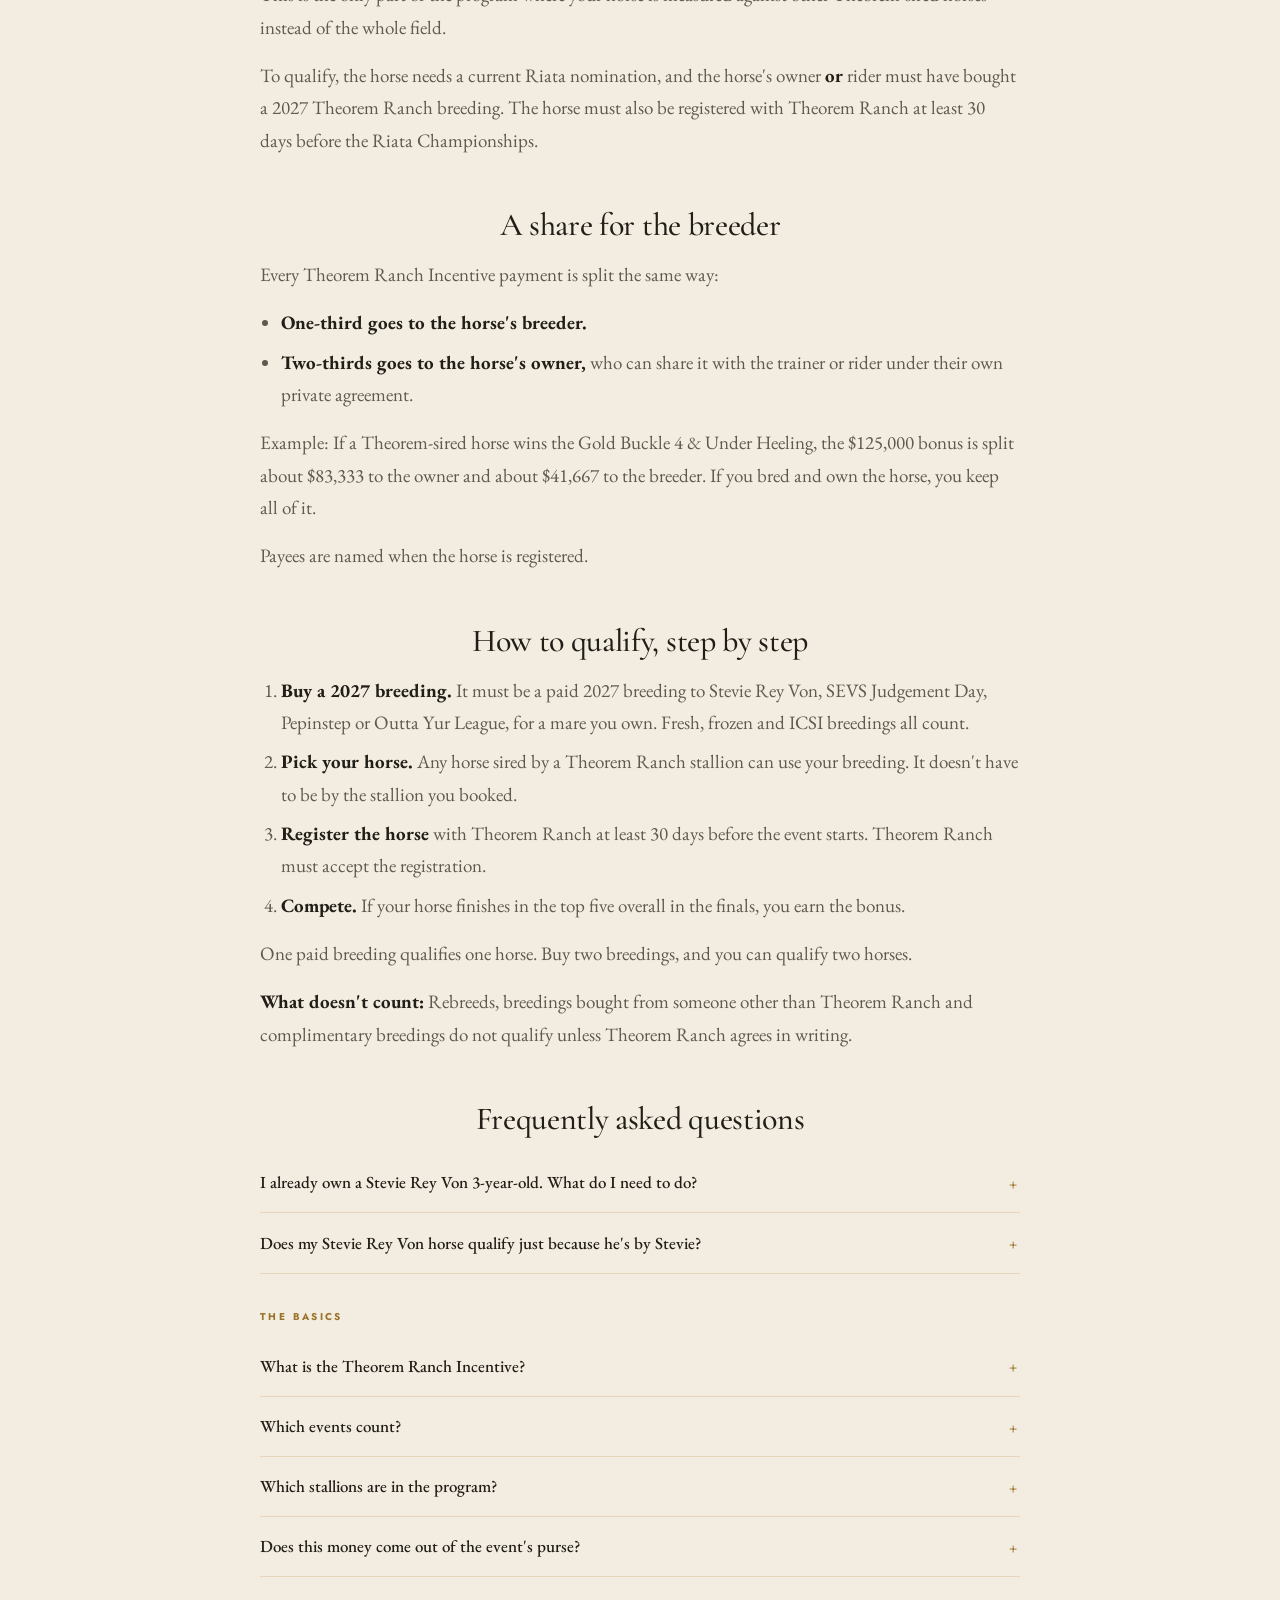
==== commit 9bbb899b: "Weekly earnings refresh 2026-11-05 Co-Authored-By: Claude Fable 5 <noreply@anthropic.com>" ====
--- a/index.html
+++ b/index.html
@@ -67,8 +67,8 @@
         "description": "Live cover / shipped semen stud fee. Six-panel N/N."
       },
       "additionalProperty": [
-        { "@type": "PropertyValue", "name": "Progeny Earnings", "value": "$31,237,299" },
-        { "@type": "PropertyValue", "name": "Money-Earners", "value": "929" },
+        { "@type": "PropertyValue", "name": "Progeny Earnings", "value": "$31,864,560" },
+        { "@type": "PropertyValue", "name": "Money-Earners", "value": "936" },
         { "@type": "PropertyValue", "name": "Sire", "value": "Metallic Cat" },
         { "@type": "PropertyValue", "name": "Dam", "value": "Miss Ella Rey by Dual Rey" },
         { "@type": "PropertyValue", "name": "Color", "value": "Red Roan" },
@@ -163,8 +163,8 @@
     <div class="ticker-grid">
       <div class="reveal">
         <div class="ticker-label"><span class="pulse-dot"></span>Progeny Earnings — Live from AQHA QStallions</div>
-        <div class="ticker-num gold-text" id="tickerNum" data-total="31237299" aria-label="Over 31 million dollars in progeny earnings">
-          <span class="dollar">$</span><span id="tickerVal">31,237,299</span>
+        <div class="ticker-num gold-text" id="tickerNum" data-total="31864560" aria-label="Over 31 million dollars in progeny earnings">
+          <span class="dollar">$</span><span id="tickerVal">31,864,560</span>
         </div>
         <div class="ticker-meta">
           As of <span id="asOf">—</span> · <a href="https://qstallions.com/Report?id=549&which=5" target="_blank" rel="noopener">Verify on QStallions</a> · Refreshed weekly &amp; climbing
@@ -177,8 +177,8 @@
     </div>
 
     <div class="stat-row reveal">
-      <div class="stat-cell"><div class="n" data-count="929">0</div><div class="l">Money-Earners</div></div>
-      <div class="stat-cell"><div class="n" data-count="2392">0</div><div class="l">Foals of Racing / Show Age</div></div>
+      <div class="stat-cell"><div class="n" data-count="936">0</div><div class="l">Money-Earners</div></div>
+      <div class="stat-cell"><div class="n" data-count="2418">0</div><div class="l">Foals of Racing / Show Age</div></div>
       <div class="stat-cell"><div class="n" data-count="3">0</div><div class="l">World Champions</div></div>
       <div class="stat-cell"><div class="n" data-count="2534">0</div><div class="l">AQHA Points Earned</div></div>
     </div>
@@ -944,7 +944,7 @@
 <!-- Fallback earnings snapshot so the ticker + graph render even offline / from a local file.
      The live site refreshes from data/earnings.json (weekly); this is only a backup. -->
 <script id="earnings-data" type="application/json">
-{"total":31237299,"asOf":"2026-10-29","moneyEarners":929,"foals":2392,"worldChampions":3,"aqhaPoints":2534,"history":[{"date":"2025-08-04","total":19000000},{"date":"2025-09-20","total":20548373},{"date":"2025-11-24","total":22000000},{"date":"2026-03-15","total":25200000},{"date":"2026-07-03","total":28027815},{"date":"2026-08-25","total":29295975},{"date":"2026-09-10","total":29582590},{"date":"2026-09-16","total":29679379},{"date":"2026-10-01","total":30124373},{"date":"2026-10-08","total":30182460},{"date":"2026-10-21","total":30582565},{"date":"2026-10-22","total":31237299}]}
+{"total":31864560,"asOf":"2026-11-05","moneyEarners":936,"foals":2418,"worldChampions":3,"aqhaPoints":2534,"history":[{"date":"2025-08-04","total":19000000},{"date":"2025-09-20","total":20548373},{"date":"2025-11-24","total":22000000},{"date":"2026-03-15","total":25200000},{"date":"2026-07-03","total":28027815},{"date":"2026-08-25","total":29295975},{"date":"2026-09-10","total":29582590},{"date":"2026-09-16","total":29679379},{"date":"2026-10-01","total":30124373},{"date":"2026-10-08","total":30182460},{"date":"2026-10-21","total":30582565},{"date":"2026-10-22","total":31864560},{"date":"2026-11-05","total":31864560}]}
 </script>
 <script src="js/main.js?v=22"></script>
 </body>
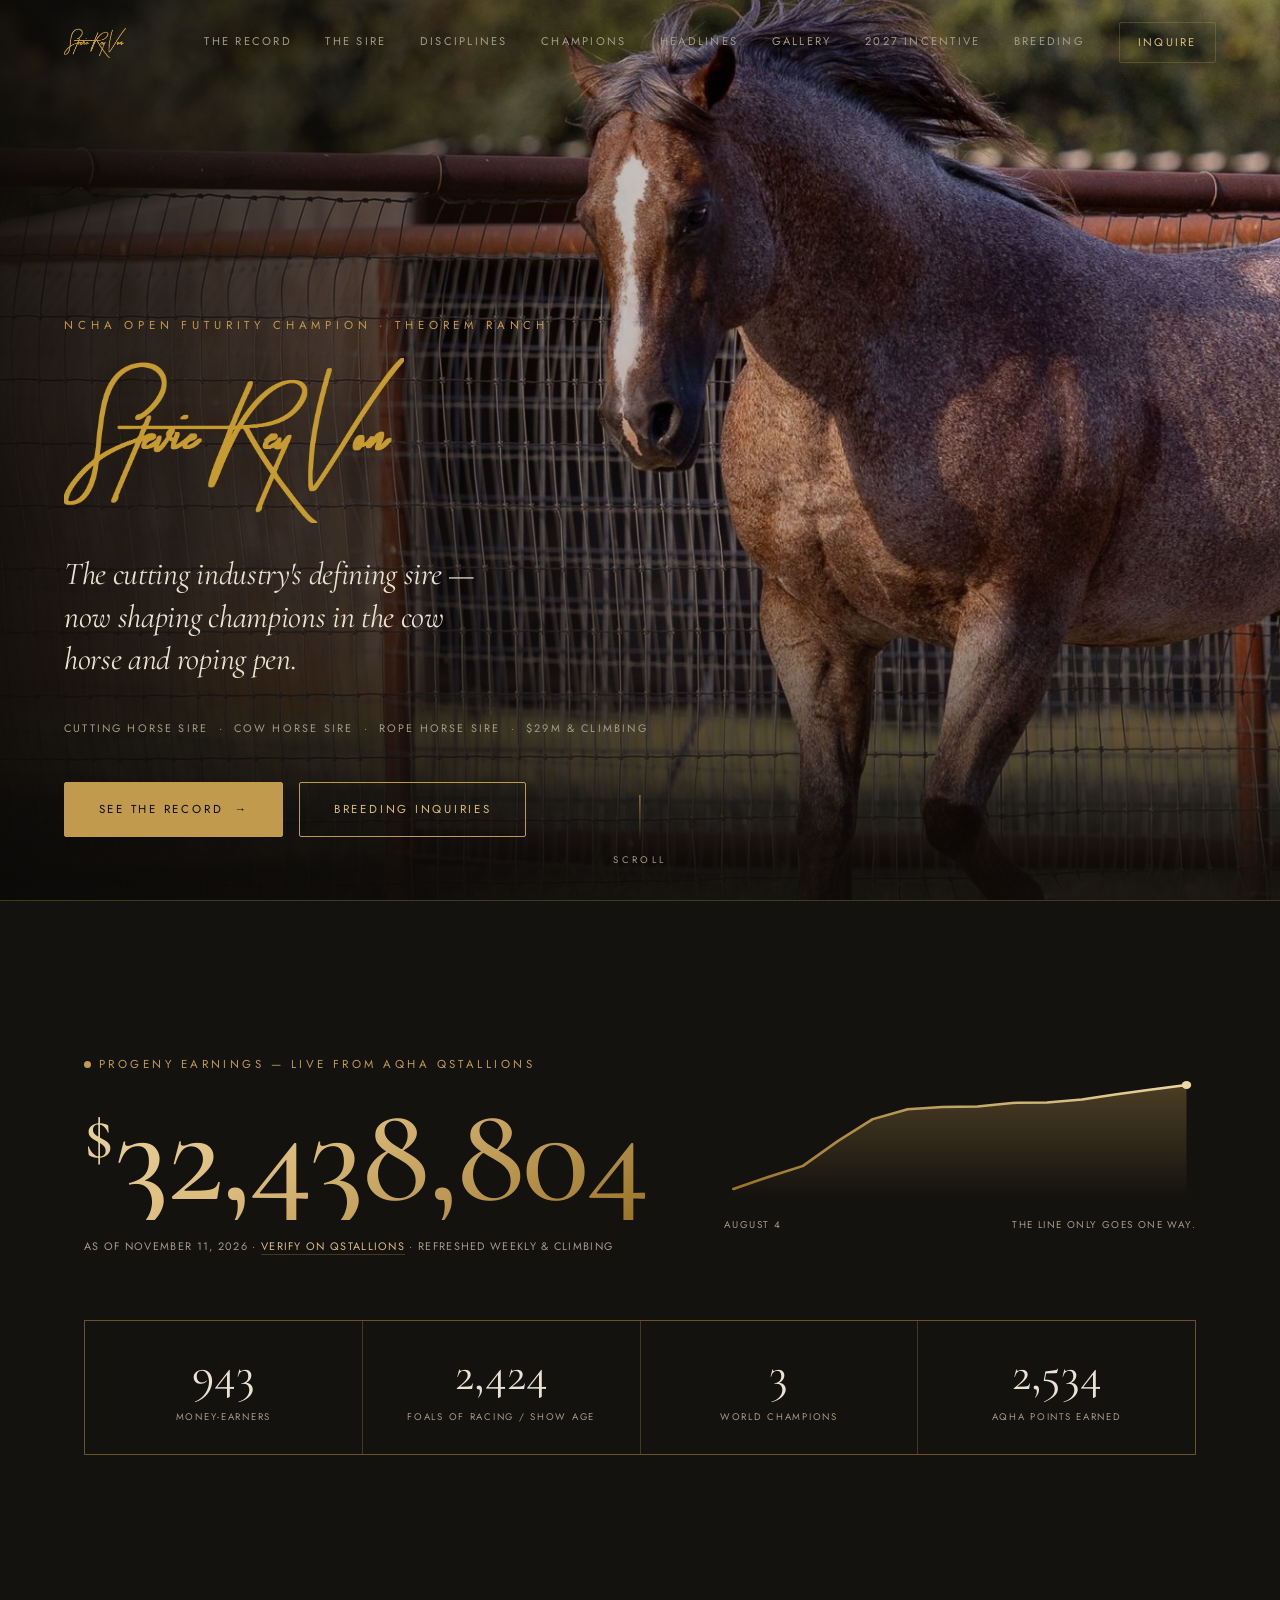
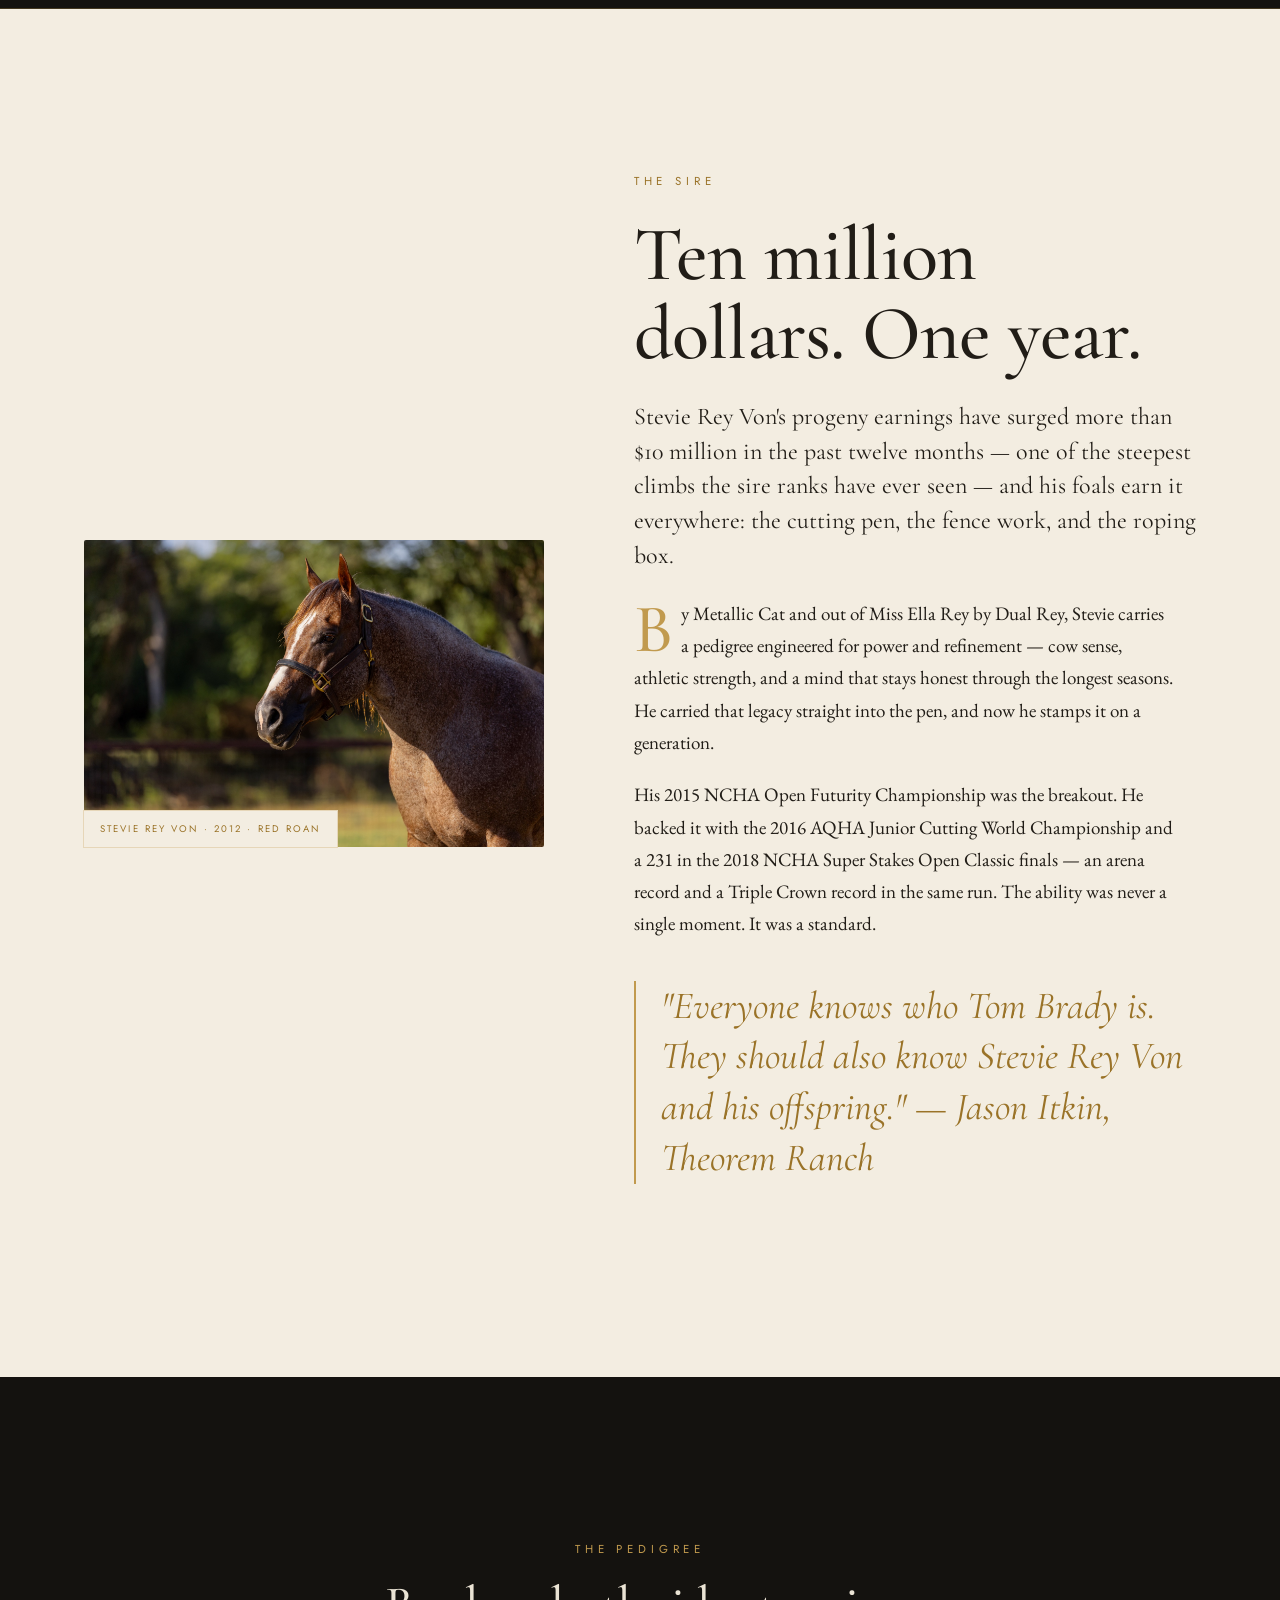
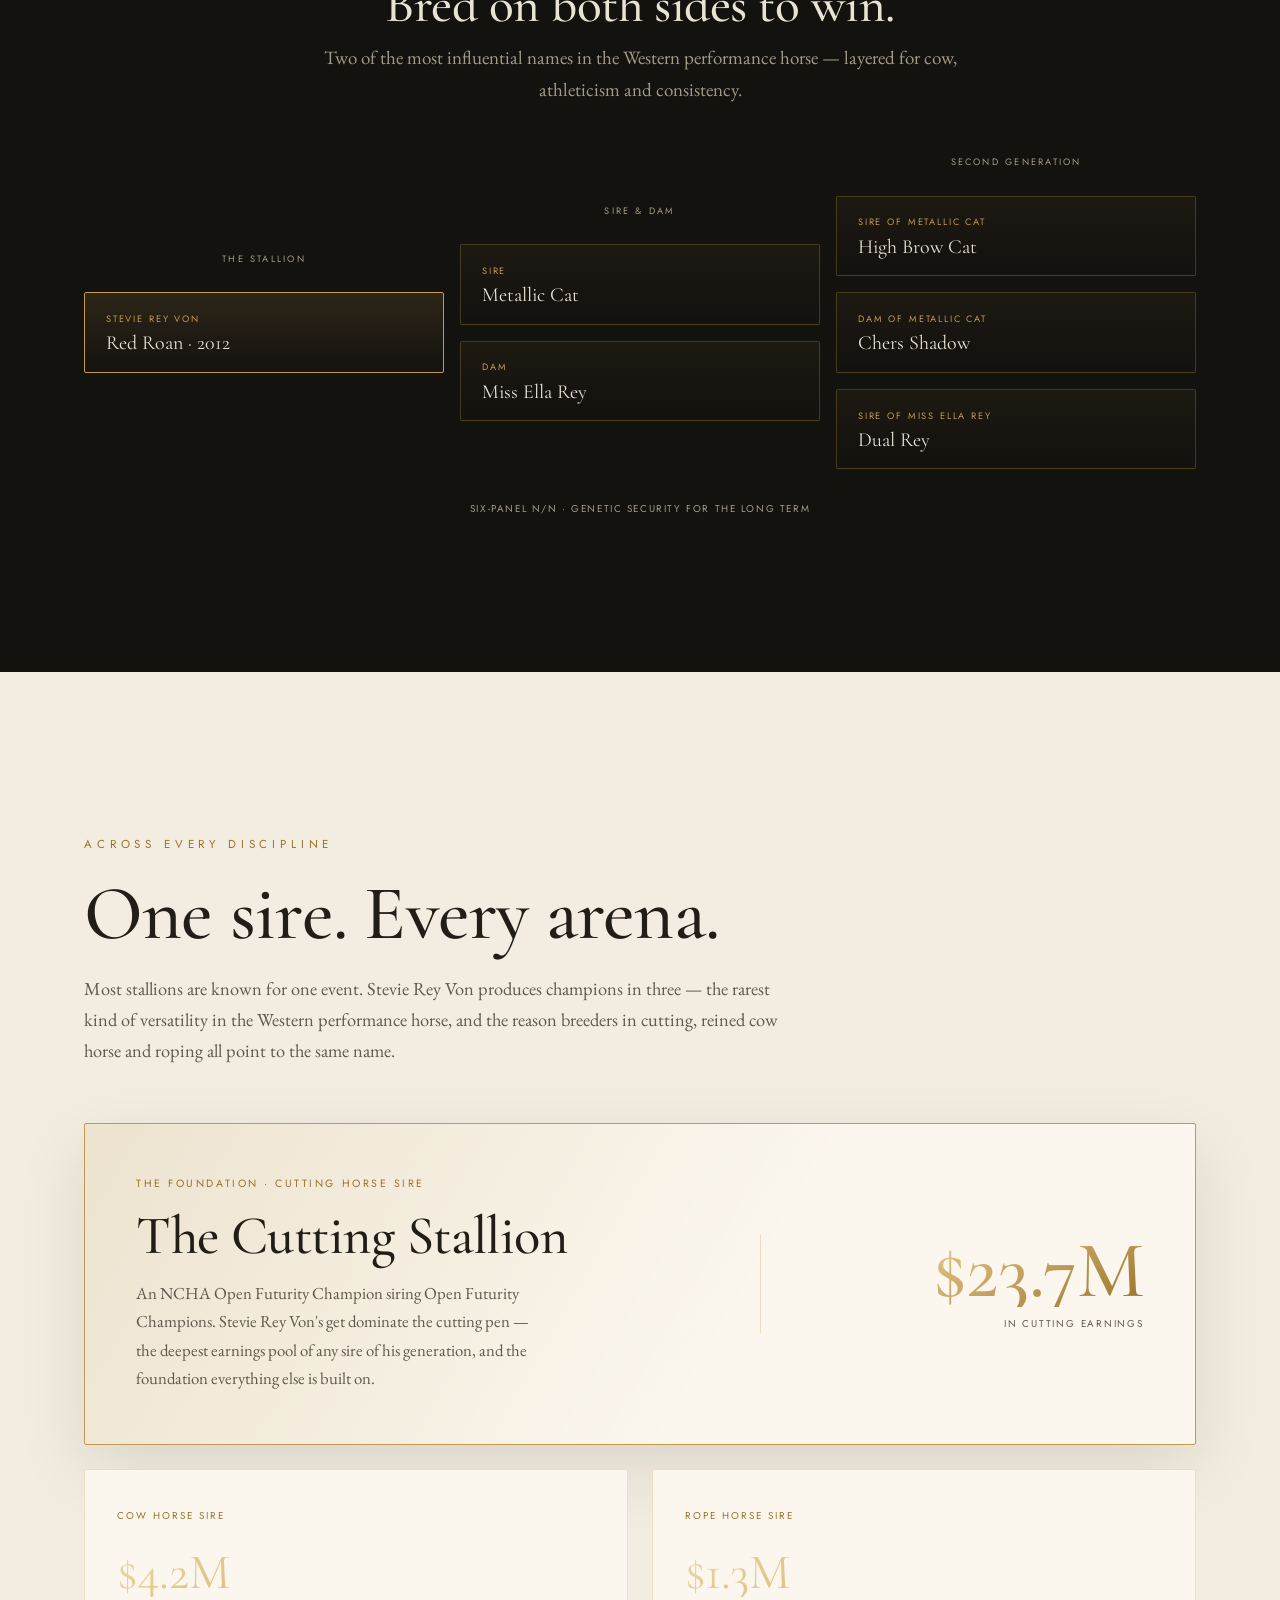
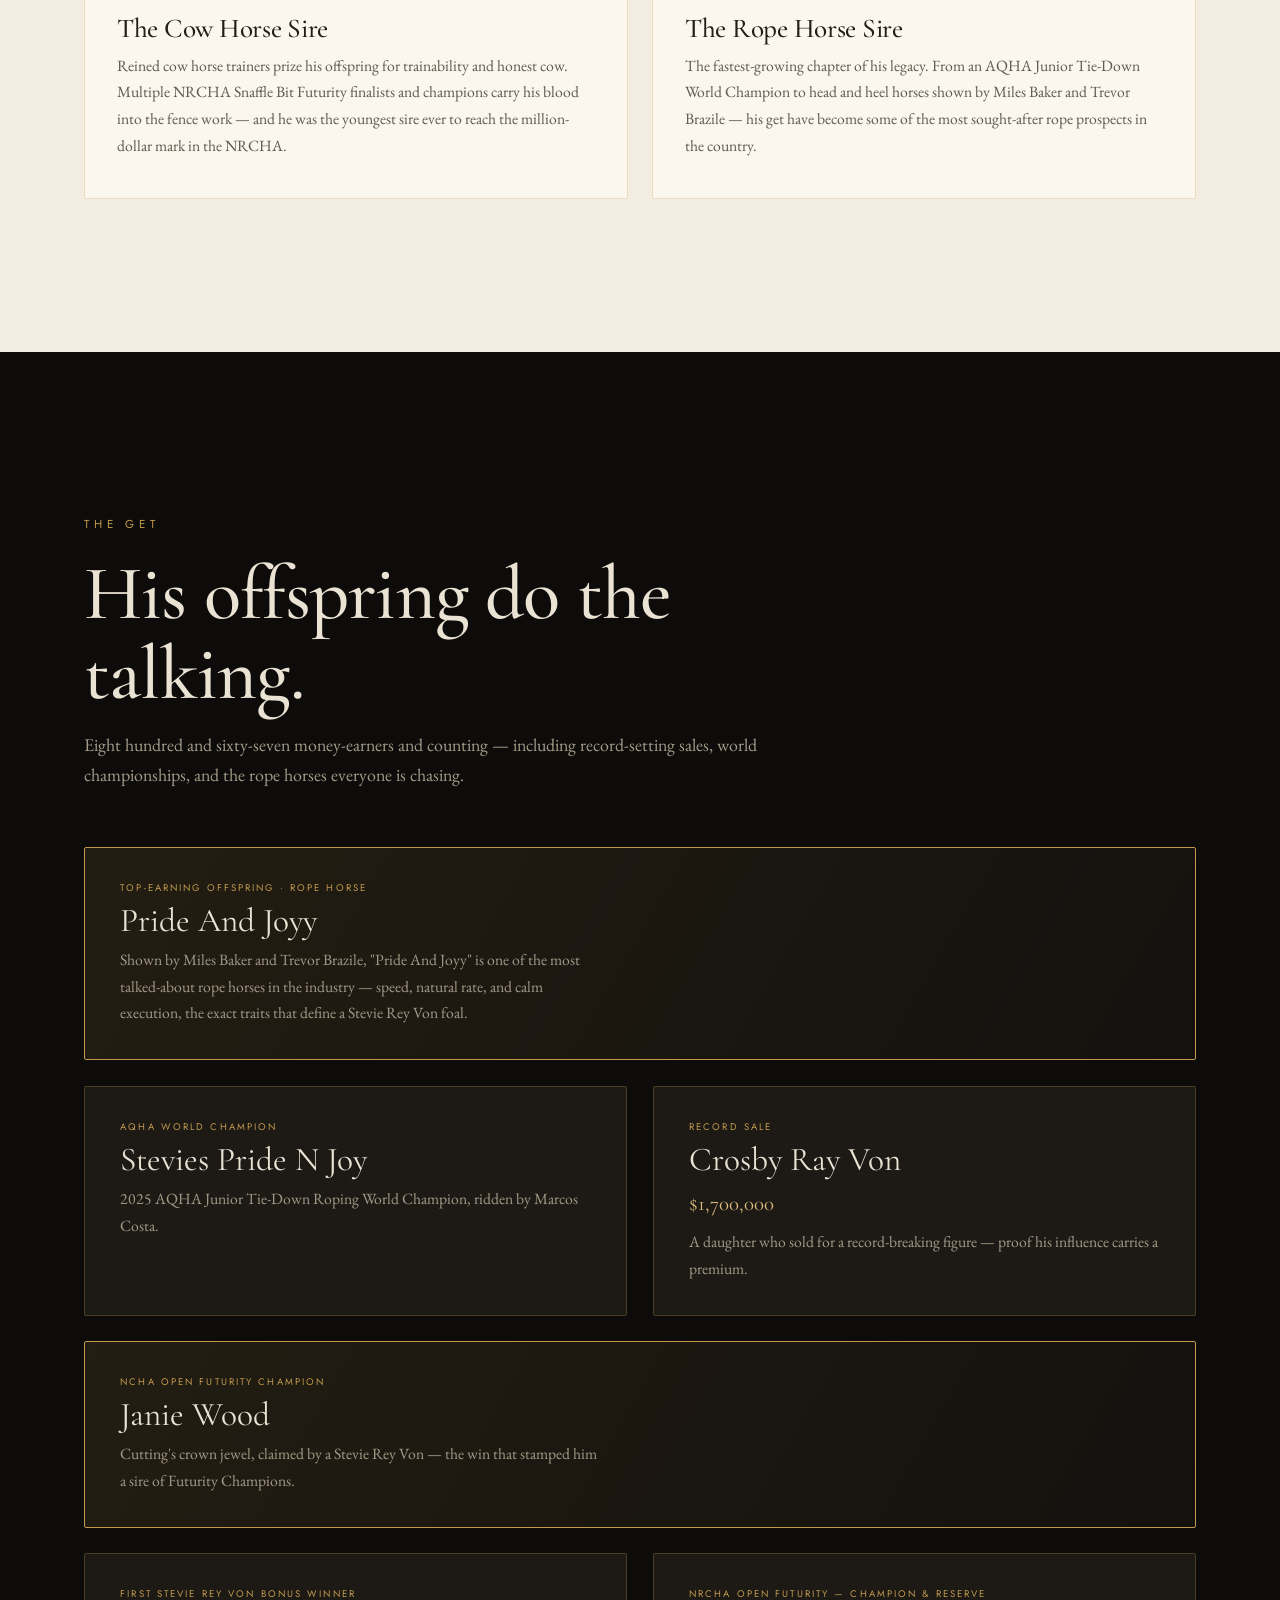
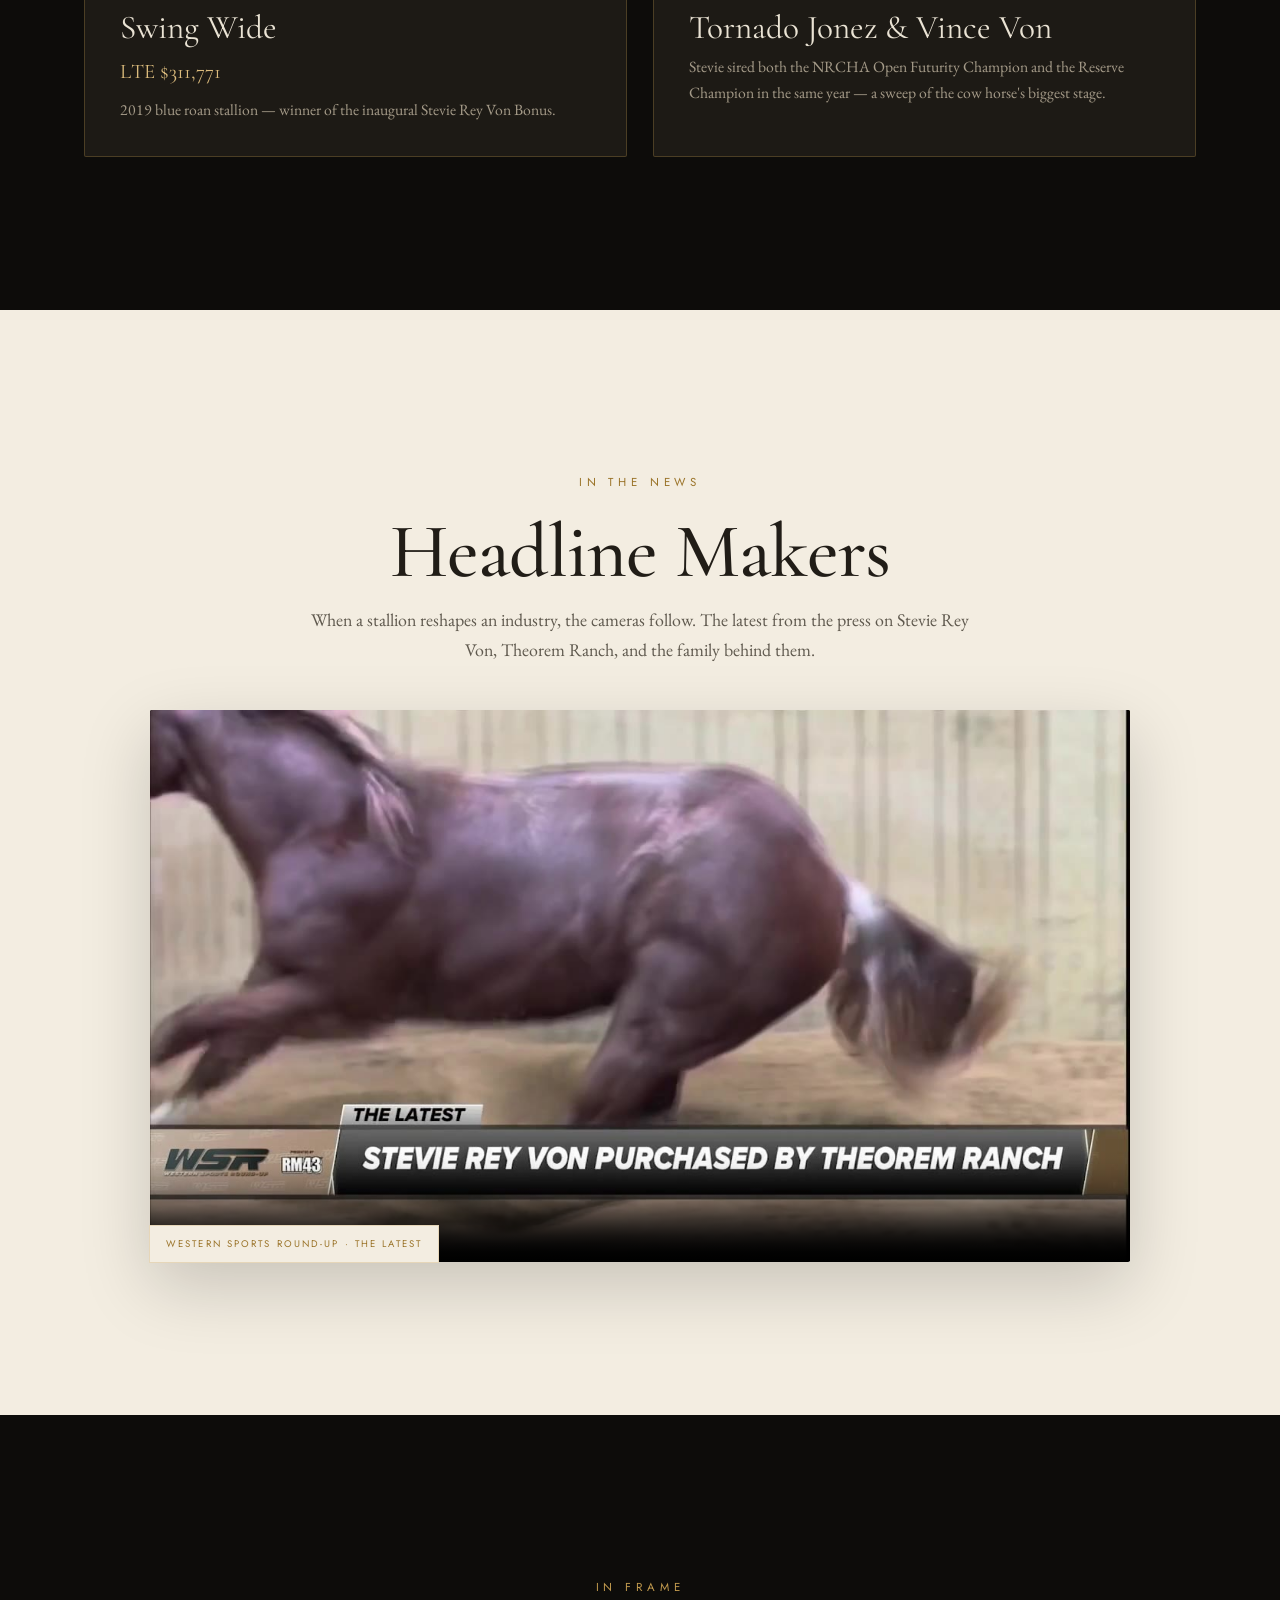
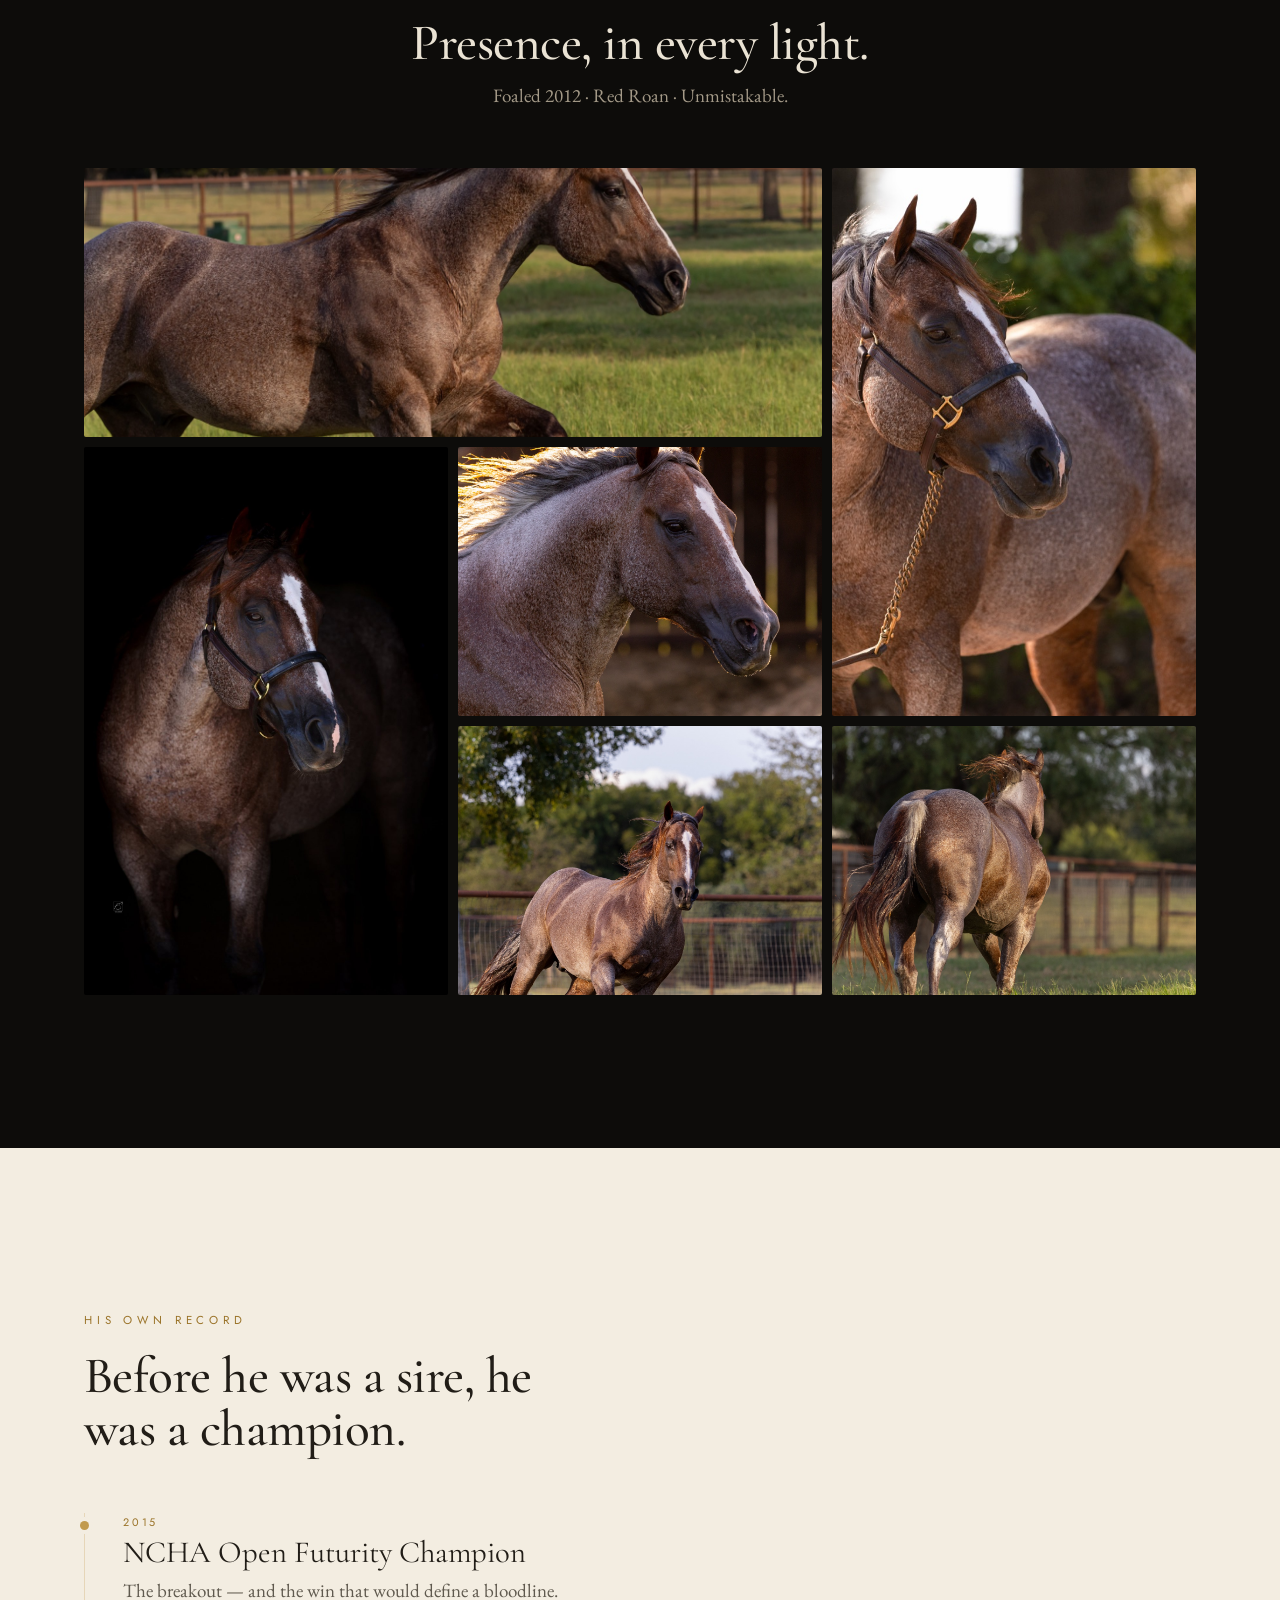
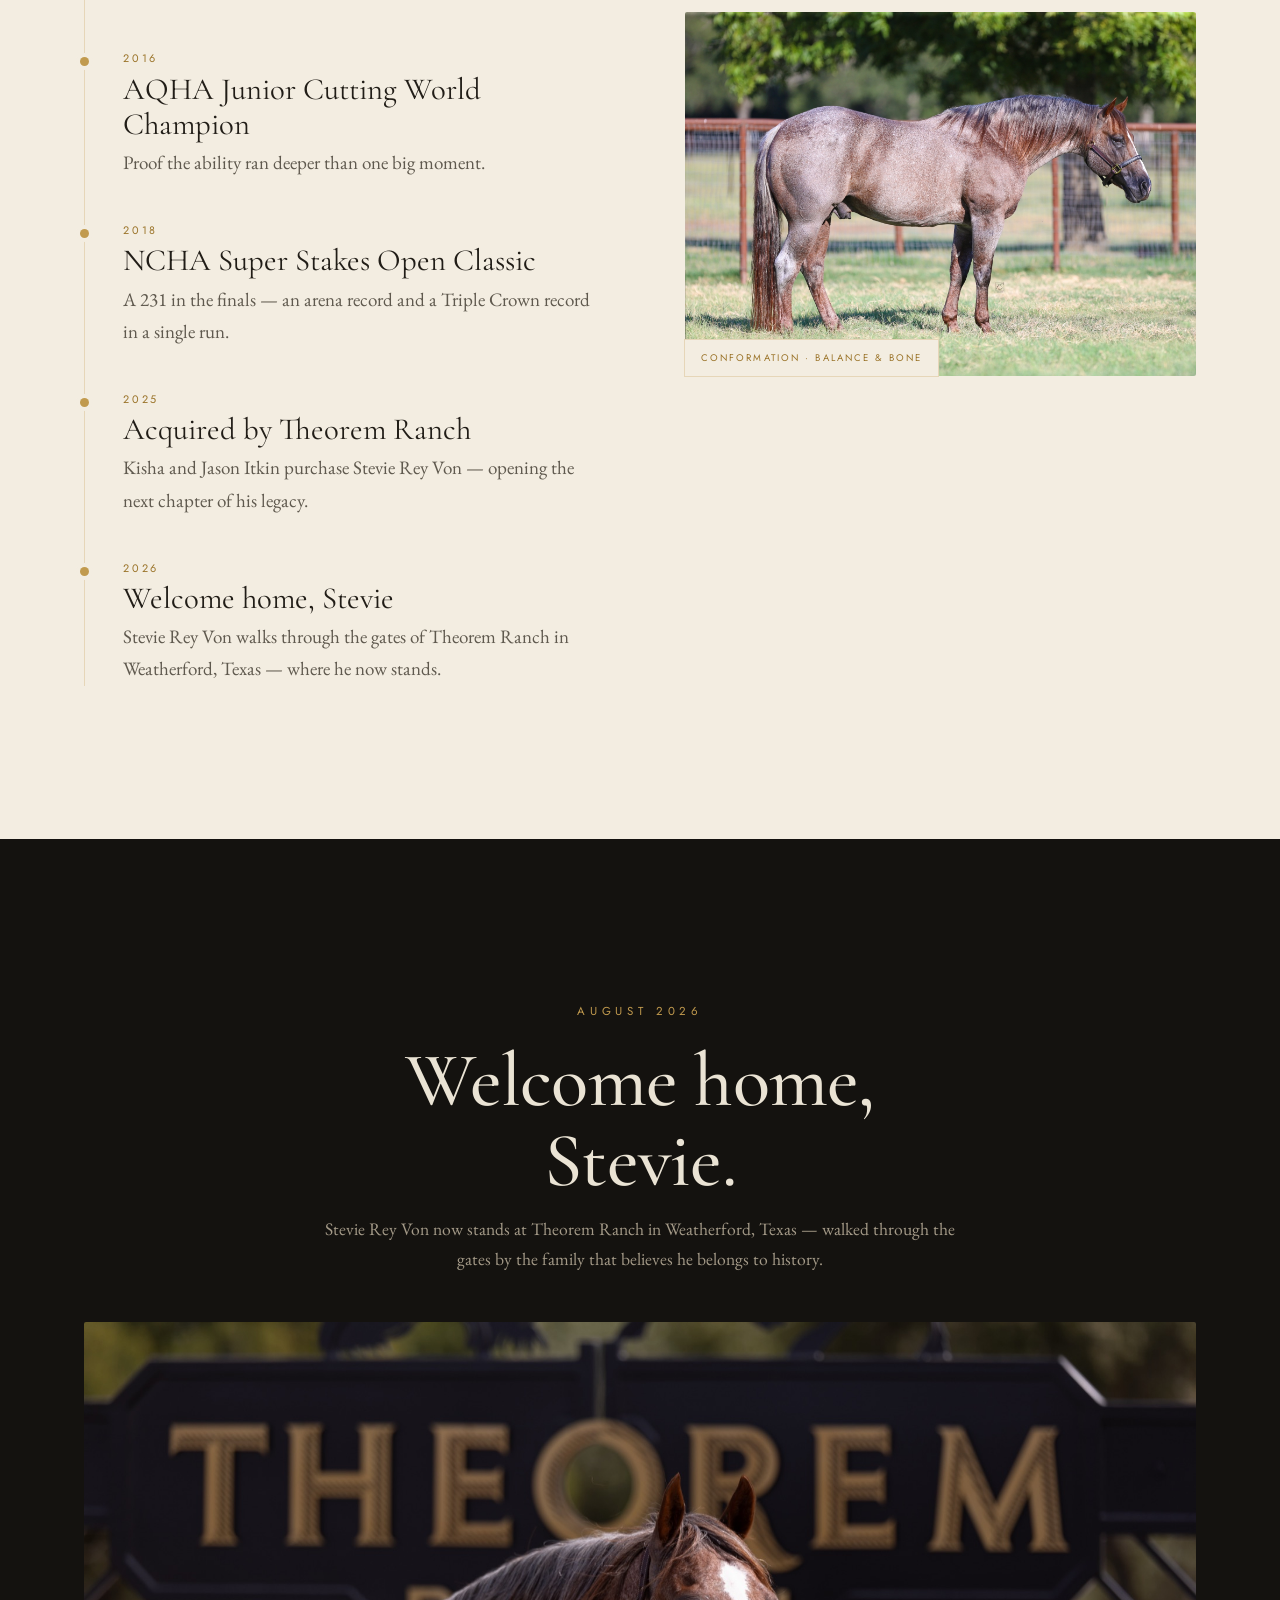
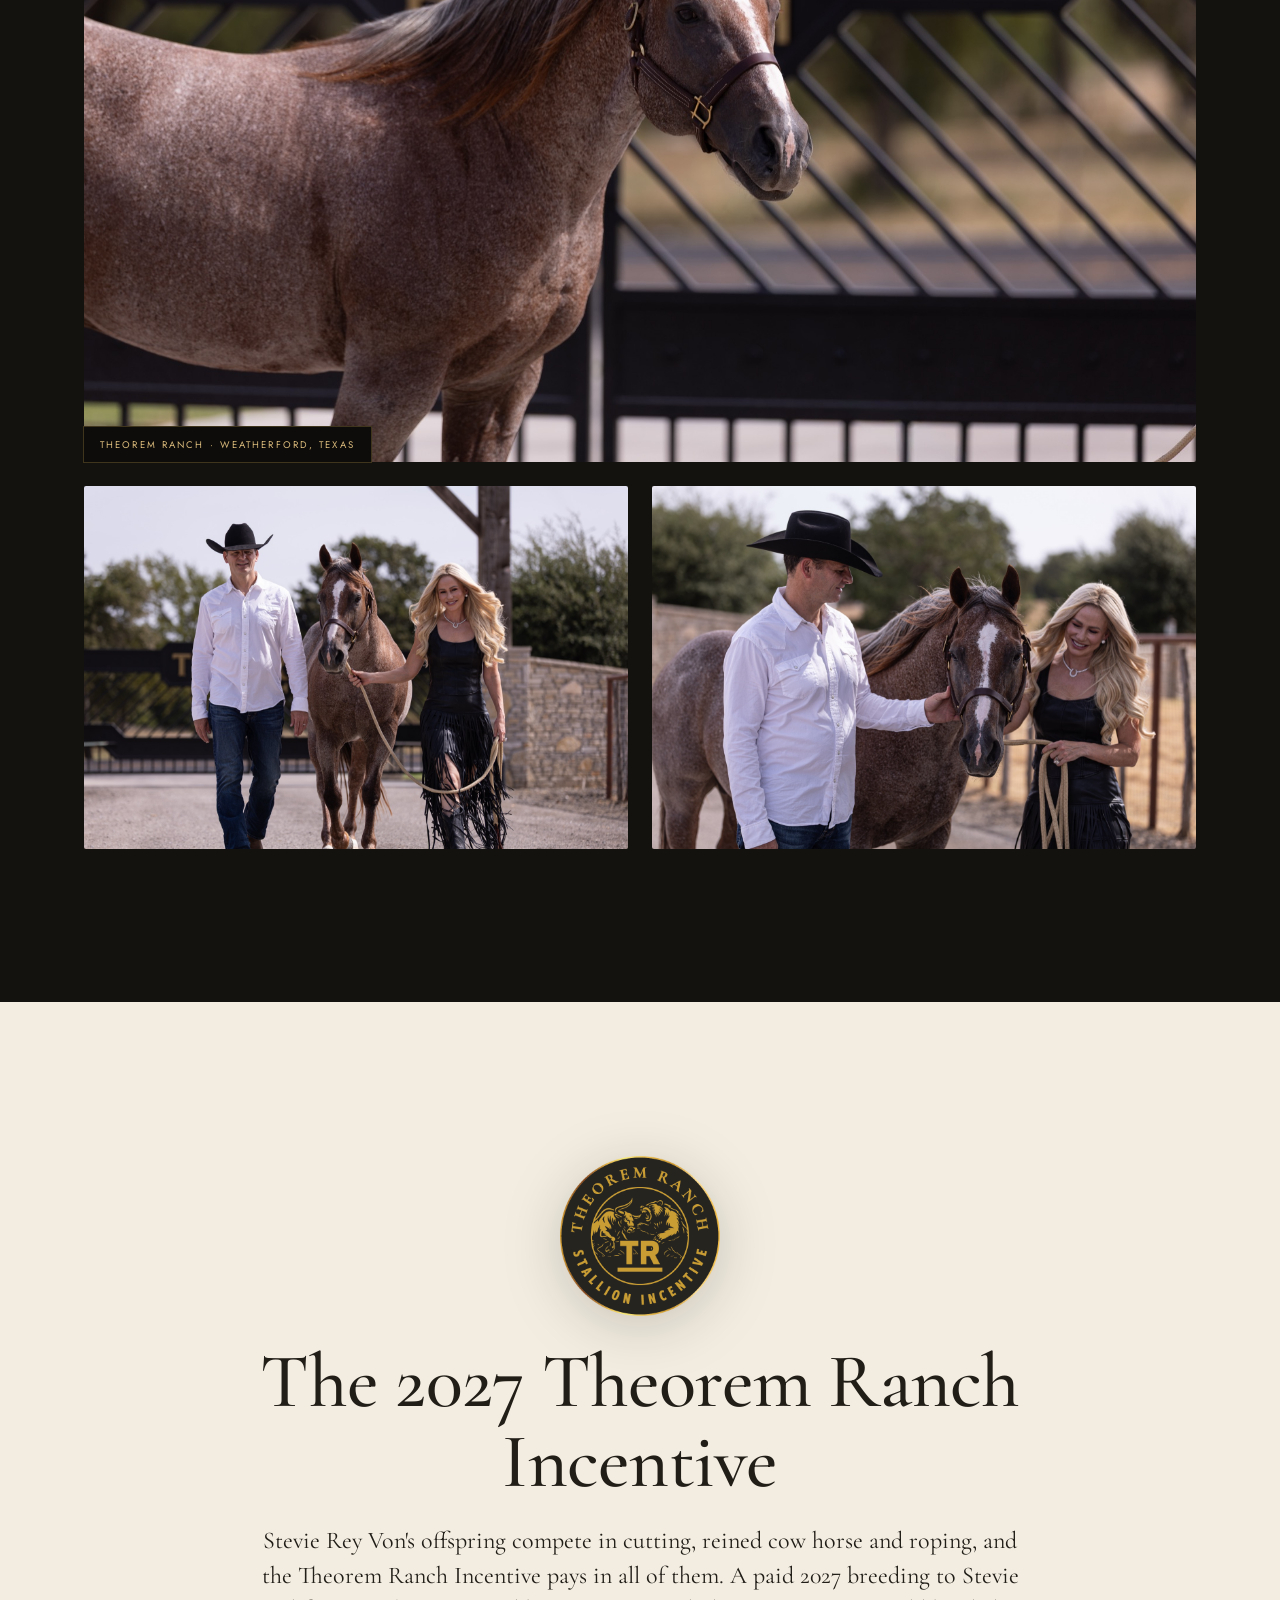
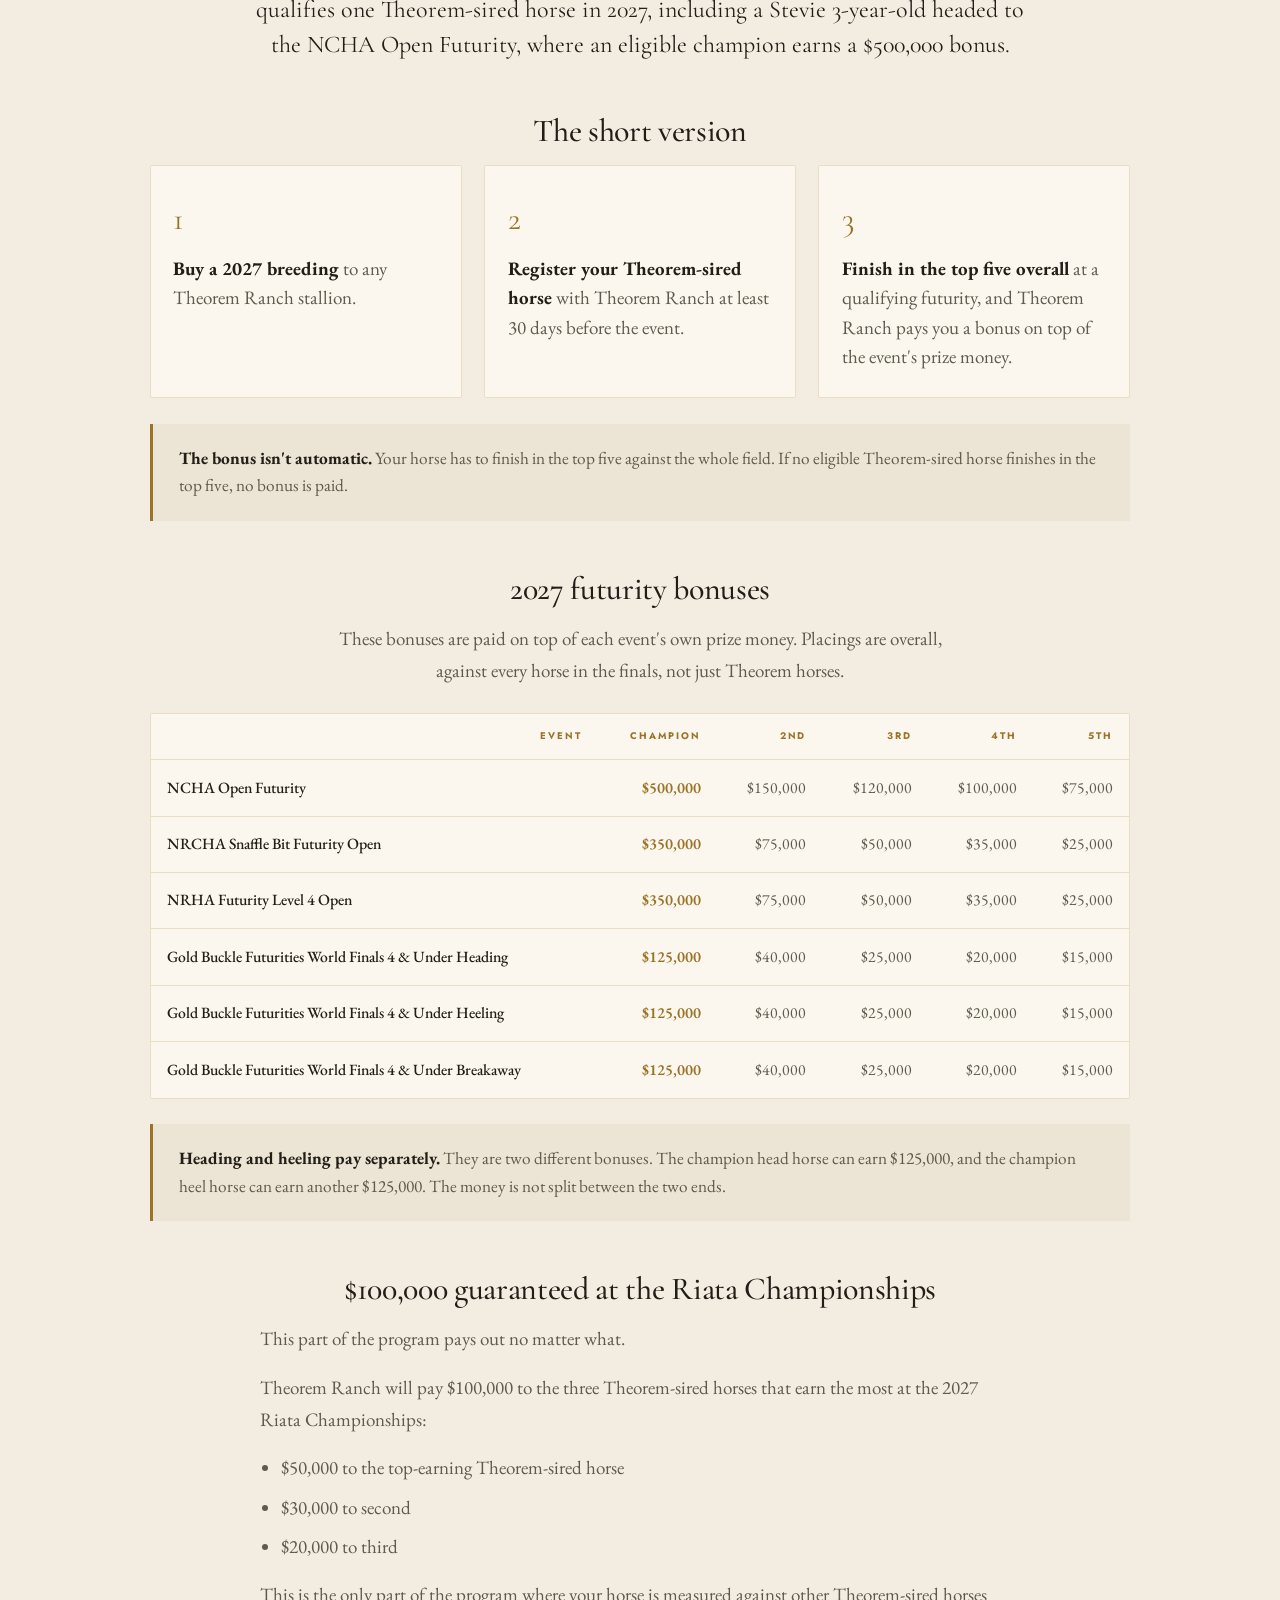
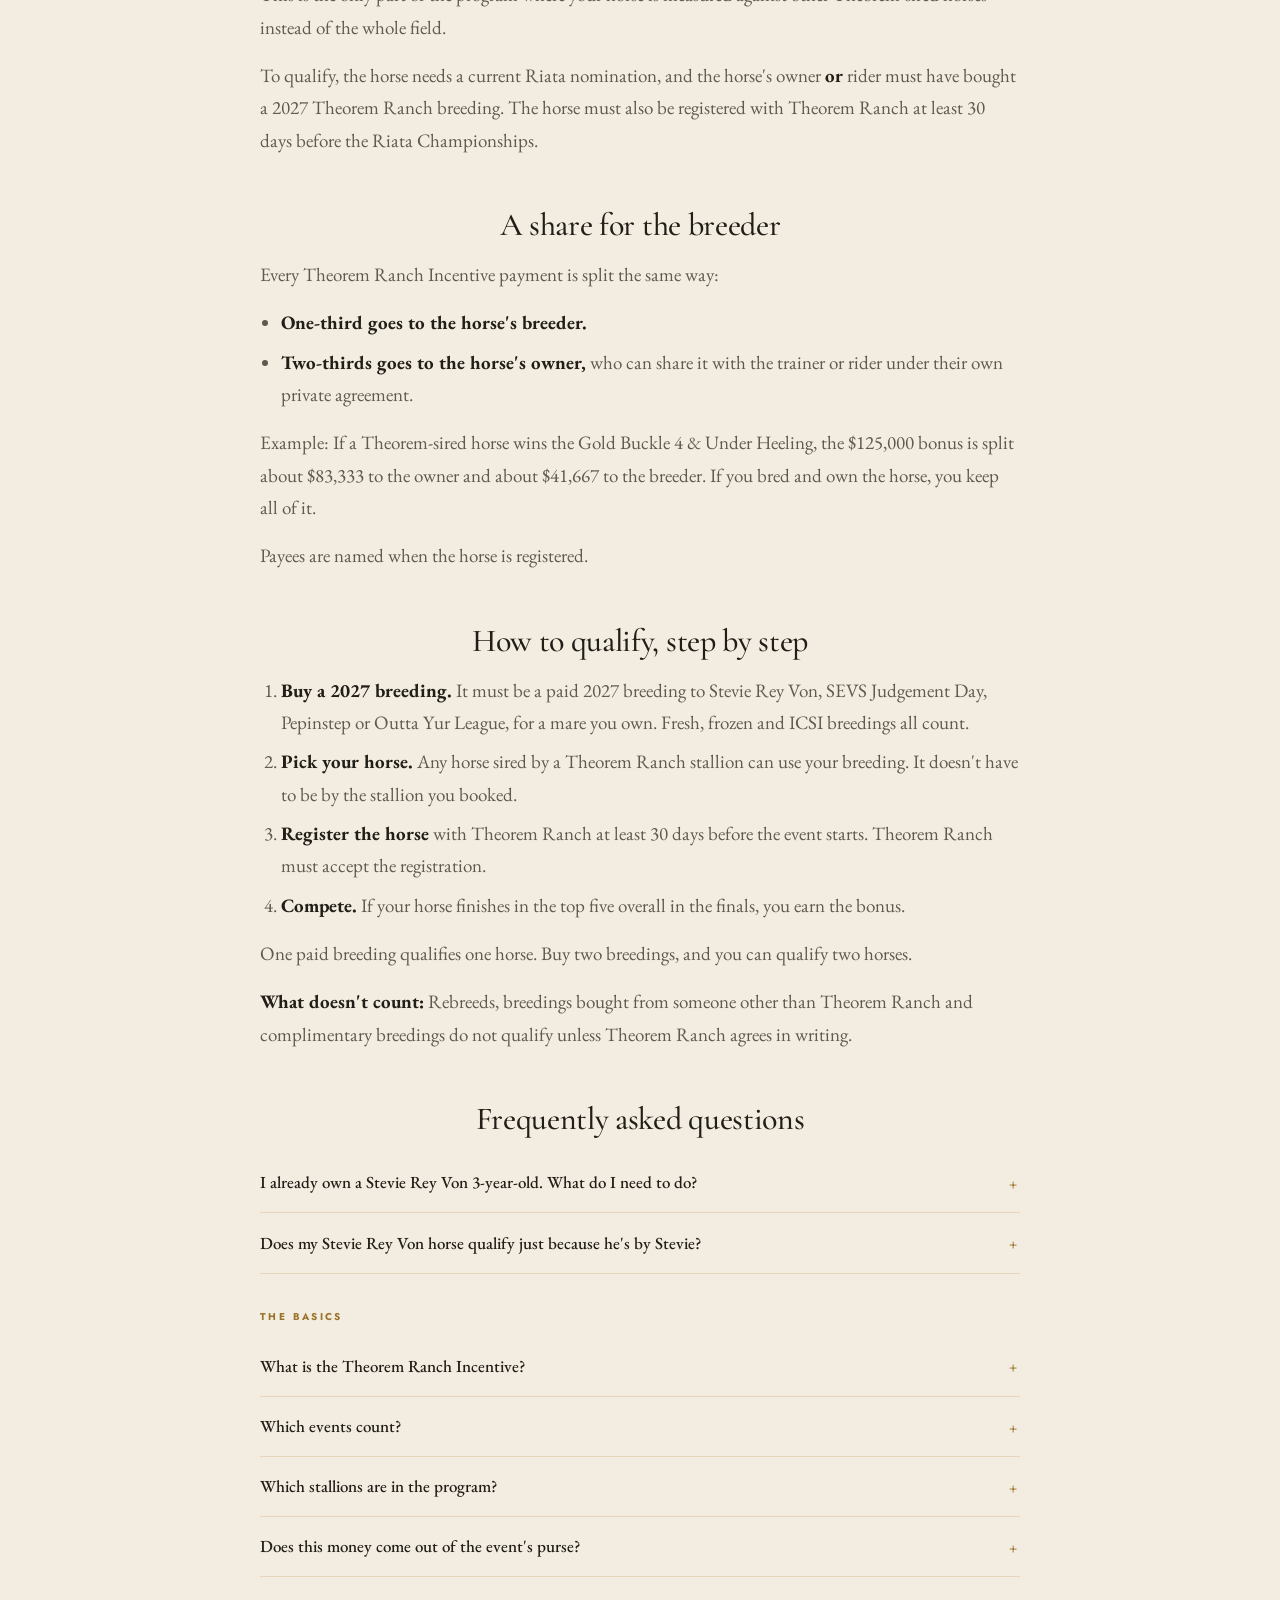
==== commit c5a910f3: "Weekly earnings refresh 2026-11-11 Co-Authored-By: Claude Fable 5 <noreply@anthropic.com>" ====
--- a/index.html
+++ b/index.html
@@ -7,7 +7,7 @@
 
 <!-- ============ SEO / AEO ============ -->
 <title>Stevie Rey Von | Champion Cutting Horse Sire — Cow Horse &amp; Rope Horse Sire | Theorem Ranch</title>
-<meta name="description" content="Stevie Rey Von — the industry's leading cutting horse sire. A $31-million NCHA Open Futurity Champion by Metallic Cat out of Miss Ella Rey, standing at Theorem Ranch in Weatherford, Texas — now siring champions in reined cow horse and roping as well." />
+<meta name="description" content="Stevie Rey Von — the industry's leading cutting horse sire. A $32-million NCHA Open Futurity Champion by Metallic Cat out of Miss Ella Rey, standing at Theorem Ranch in Weatherford, Texas — now siring champions in reined cow horse and roping as well." />
 <meta name="keywords" content="cutting horse sire, cutting stallion, NCHA sire, cow horse sire, rope horse sire, cow horse stallion, roping stallion, reined cow horse sire, Stevie Rey Von, Metallic Cat son, Theorem Ranch stallion, roping stallion for breeding" />
 <meta name="author" content="Theorem Ranch" />
 <meta name="robots" content="index, follow, max-image-preview:large" />
@@ -17,14 +17,14 @@
 <meta property="og:type" content="website" />
 <meta property="og:site_name" content="Stevie Rey Von — Theorem Ranch" />
 <meta property="og:title" content="Stevie Rey Von | The Industry's Leading Cutting Horse Sire" />
-<meta property="og:description" content="A $31-million NCHA Open Futurity Champion siring champions in cutting, reined cow horse and roping. Standing at Theorem Ranch in Weatherford, Texas." />
+<meta property="og:description" content="A $32-million NCHA Open Futurity Champion siring champions in cutting, reined cow horse and roping. Standing at Theorem Ranch in Weatherford, Texas." />
 <meta property="og:url" content="https://steviereyvon.com/" />
 <meta property="og:image" content="https://steviereyvon.com/assets/img/og-share.jpg" />
 <meta property="og:image:width" content="1200" />
 <meta property="og:image:height" content="630" />
 <meta name="twitter:card" content="summary_large_image" />
 <meta name="twitter:title" content="Stevie Rey Von | Champion Cutting Horse Sire" />
-<meta name="twitter:description" content="The industry's leading cutting horse sire — a $31-million NCHA Futurity Champion siring across cutting, cow horse and roping at Theorem Ranch." />
+<meta name="twitter:description" content="The industry's leading cutting horse sire — a $32-million NCHA Futurity Champion siring across cutting, cow horse and roping at Theorem Ranch." />
 <meta name="twitter:image" content="https://steviereyvon.com/assets/img/og-share.jpg" />
 
 <meta name="theme-color" content="#0d0c0a" />
@@ -58,7 +58,7 @@
       "category": "Equine Breeding / Stallion Service",
       "brand": { "@id": "https://steviereyvon.com/#theorem" },
       "image": "https://steviereyvon.com/assets/img/hero-warm.jpg",
-      "description": "Stevie Rey Von is an NCHA Open Futurity Champion cutting stallion by Metallic Cat out of Miss Ella Rey by Dual Rey. With more than $31 million in progeny earnings, he ranks among the industry's leading sires of cutting horses, reined cow horses and rope horses. Standing at Theorem Ranch in Weatherford, Texas.",
+      "description": "Stevie Rey Von is an NCHA Open Futurity Champion cutting stallion by Metallic Cat out of Miss Ella Rey by Dual Rey. With more than $32 million in progeny earnings, he ranks among the industry's leading sires of cutting horses, reined cow horses and rope horses. Standing at Theorem Ranch in Weatherford, Texas.",
       "offers": {
         "@type": "Offer",
         "price": "10000",
@@ -67,8 +67,8 @@
         "description": "Live cover / shipped semen stud fee. Six-panel N/N."
       },
       "additionalProperty": [
-        { "@type": "PropertyValue", "name": "Progeny Earnings", "value": "$31,864,560" },
-        { "@type": "PropertyValue", "name": "Money-Earners", "value": "936" },
+        { "@type": "PropertyValue", "name": "Progeny Earnings", "value": "$32,438,804" },
+        { "@type": "PropertyValue", "name": "Money-Earners", "value": "943" },
         { "@type": "PropertyValue", "name": "Sire", "value": "Metallic Cat" },
         { "@type": "PropertyValue", "name": "Dam", "value": "Miss Ella Rey by Dual Rey" },
         { "@type": "PropertyValue", "name": "Color", "value": "Red Roan" },
@@ -82,7 +82,7 @@
         {
           "@type": "Question",
           "name": "Who is the leading cow horse and rope horse sire?",
-          "acceptedAnswer": { "@type": "Answer", "text": "Stevie Rey Von is among the industry's leading cow horse and rope horse sires, with more than $31 million in progeny earnings across cutting, reined cow horse and roping. He is an NCHA Open Futurity Champion by Metallic Cat out of Miss Ella Rey by Dual Rey, standing at Theorem Ranch in Weatherford, Texas." }
+          "acceptedAnswer": { "@type": "Answer", "text": "Stevie Rey Von is among the industry's leading cow horse and rope horse sires, with more than $32 million in progeny earnings across cutting, reined cow horse and roping. He is an NCHA Open Futurity Champion by Metallic Cat out of Miss Ella Rey by Dual Rey, standing at Theorem Ranch in Weatherford, Texas." }
         },
         {
           "@type": "Question",
@@ -163,8 +163,8 @@
     <div class="ticker-grid">
       <div class="reveal">
         <div class="ticker-label"><span class="pulse-dot"></span>Progeny Earnings — Live from AQHA QStallions</div>
-        <div class="ticker-num gold-text" id="tickerNum" data-total="31864560" aria-label="Over 31 million dollars in progeny earnings">
-          <span class="dollar">$</span><span id="tickerVal">31,864,560</span>
+        <div class="ticker-num gold-text" id="tickerNum" data-total="32438804" aria-label="Over 32 million dollars in progeny earnings">
+          <span class="dollar">$</span><span id="tickerVal">32,438,804</span>
         </div>
         <div class="ticker-meta">
           As of <span id="asOf">—</span> · <a href="https://qstallions.com/Report?id=549&which=5" target="_blank" rel="noopener">Verify on QStallions</a> · Refreshed weekly &amp; climbing
@@ -177,8 +177,8 @@
     </div>
 
     <div class="stat-row reveal">
-      <div class="stat-cell"><div class="n" data-count="936">0</div><div class="l">Money-Earners</div></div>
-      <div class="stat-cell"><div class="n" data-count="2418">0</div><div class="l">Foals of Racing / Show Age</div></div>
+      <div class="stat-cell"><div class="n" data-count="943">0</div><div class="l">Money-Earners</div></div>
+      <div class="stat-cell"><div class="n" data-count="2424">0</div><div class="l">Foals of Racing / Show Age</div></div>
       <div class="stat-cell"><div class="n" data-count="3">0</div><div class="l">World Champions</div></div>
       <div class="stat-cell"><div class="n" data-count="2534">0</div><div class="l">AQHA Points Earned</div></div>
     </div>
@@ -944,7 +944,7 @@
 <!-- Fallback earnings snapshot so the ticker + graph render even offline / from a local file.
      The live site refreshes from data/earnings.json (weekly); this is only a backup. -->
 <script id="earnings-data" type="application/json">
-{"total":31864560,"asOf":"2026-11-05","moneyEarners":936,"foals":2418,"worldChampions":3,"aqhaPoints":2534,"history":[{"date":"2025-08-04","total":19000000},{"date":"2025-09-20","total":20548373},{"date":"2025-11-24","total":22000000},{"date":"2026-03-15","total":25200000},{"date":"2026-07-03","total":28027815},{"date":"2026-08-25","total":29295975},{"date":"2026-09-10","total":29582590},{"date":"2026-09-16","total":29679379},{"date":"2026-10-01","total":30124373},{"date":"2026-10-08","total":30182460},{"date":"2026-10-21","total":30582565},{"date":"2026-10-22","total":31864560},{"date":"2026-11-05","total":31864560}]}
+{"total":32438804,"asOf":"2026-11-11","moneyEarners":943,"foals":2424,"worldChampions":3,"aqhaPoints":2534,"history":[{"date":"2025-08-04","total":19000000},{"date":"2025-09-20","total":20548373},{"date":"2025-11-24","total":22000000},{"date":"2026-03-15","total":25200000},{"date":"2026-07-03","total":28027815},{"date":"2026-08-25","total":29295975},{"date":"2026-09-10","total":29582590},{"date":"2026-09-16","total":29679379},{"date":"2026-10-01","total":30124373},{"date":"2026-10-08","total":30182460},{"date":"2026-10-21","total":30582565},{"date":"2026-10-22","total":31237299},{"date":"2026-11-05","total":32438804},{"date":"2026-11-11","total":32438804}]}
 </script>
 <script src="js/main.js?v=22"></script>
 </body>
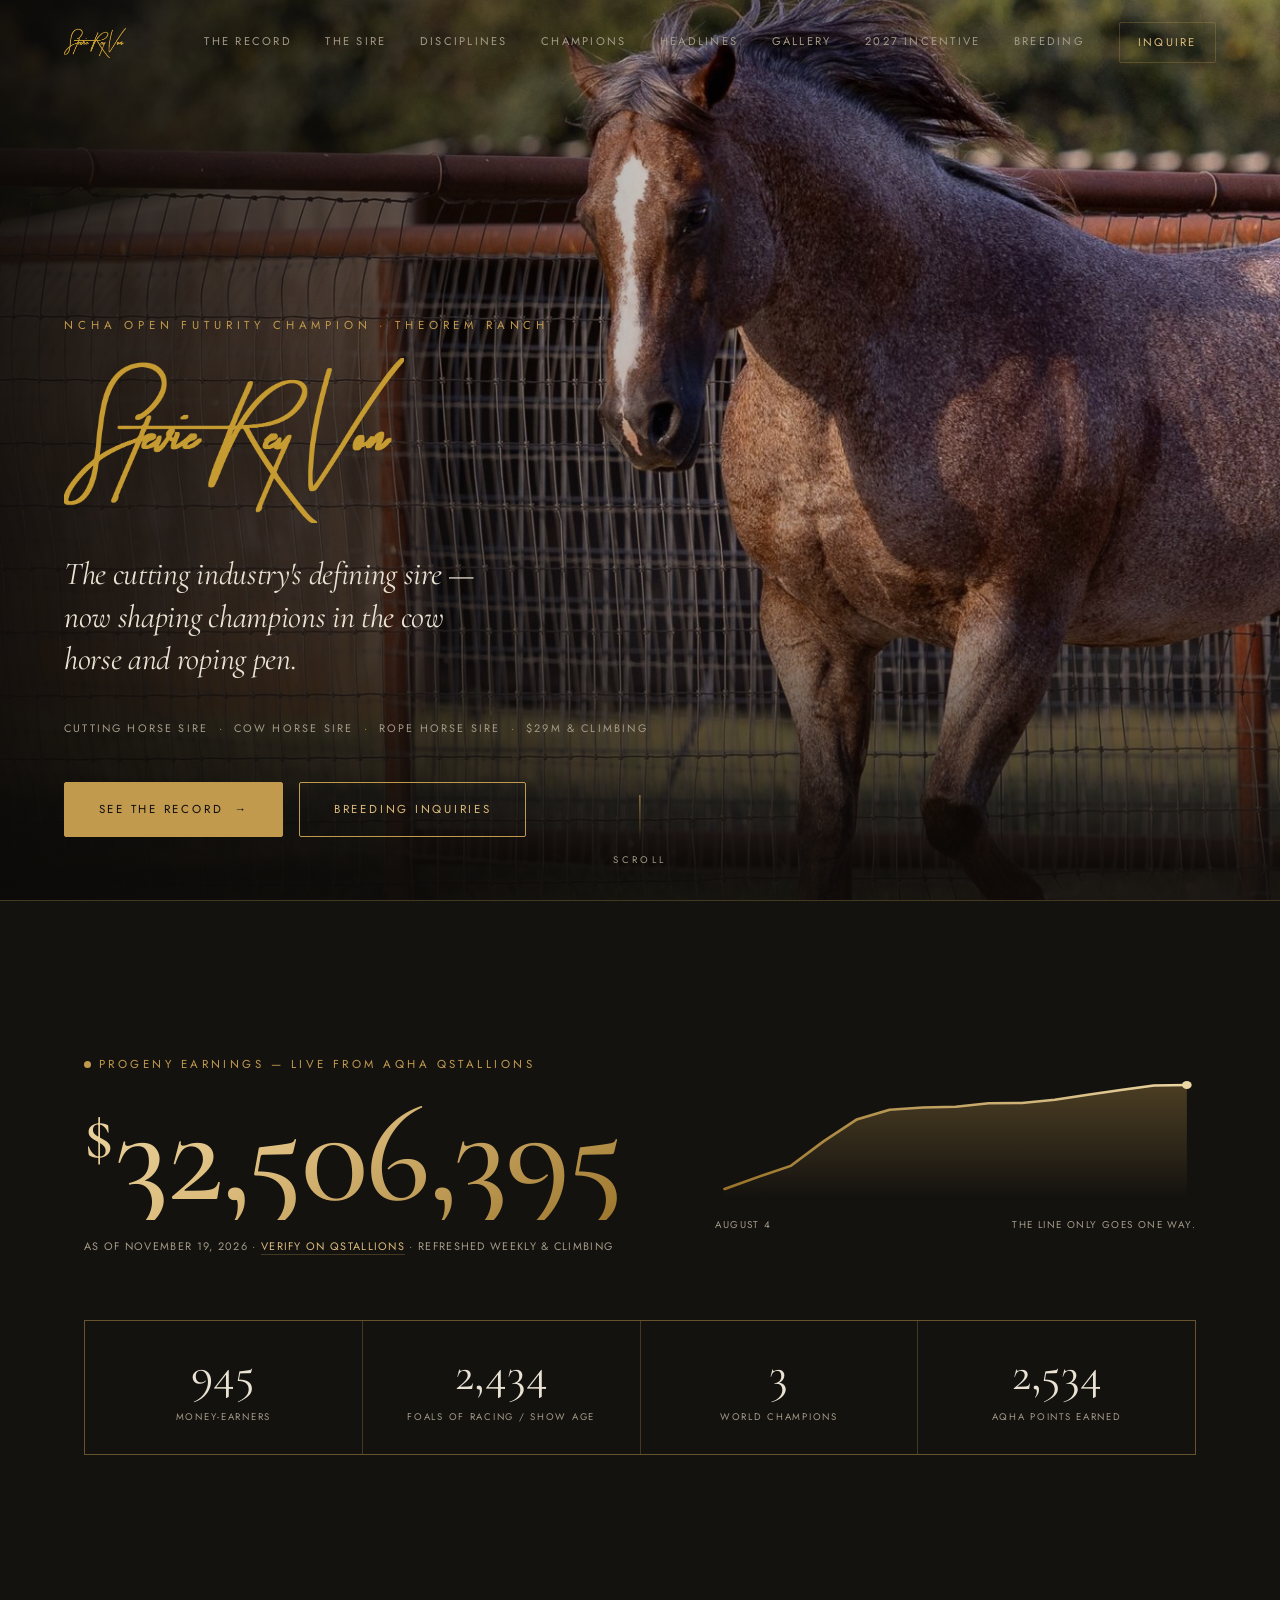
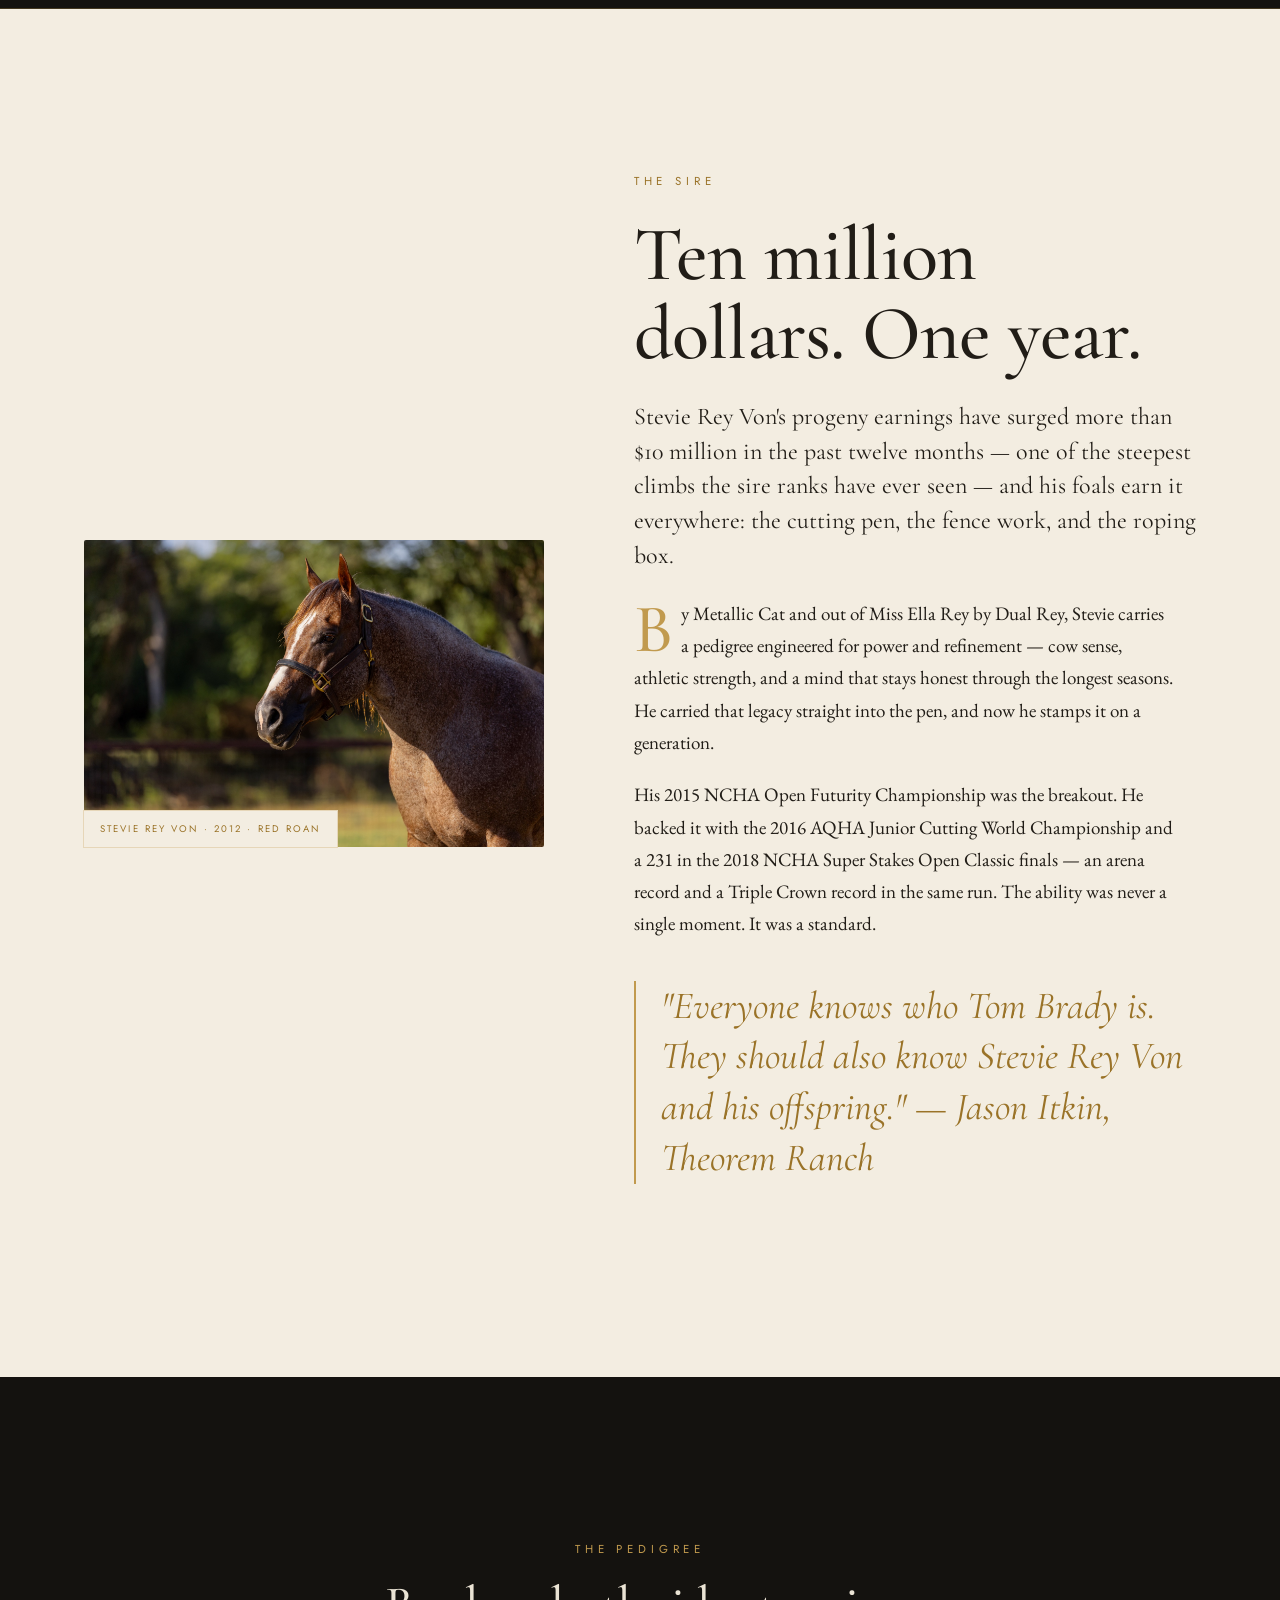
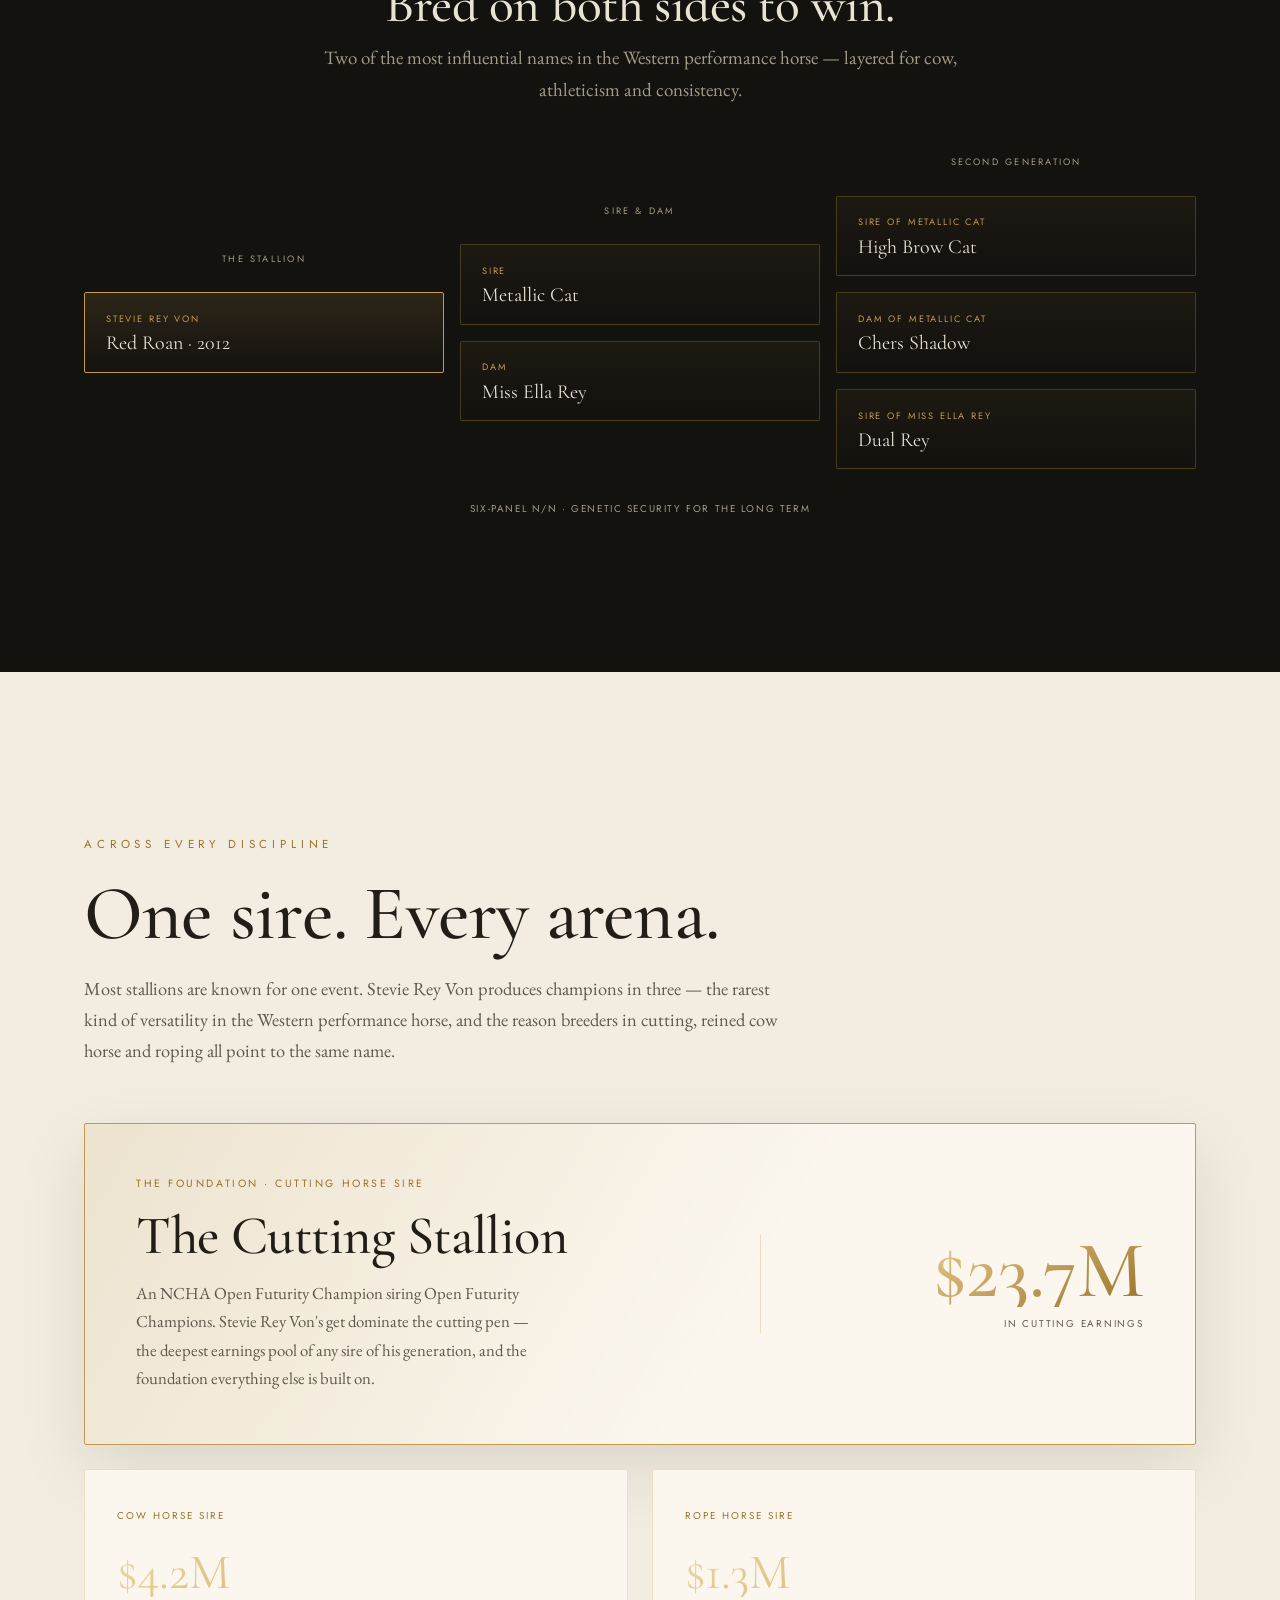
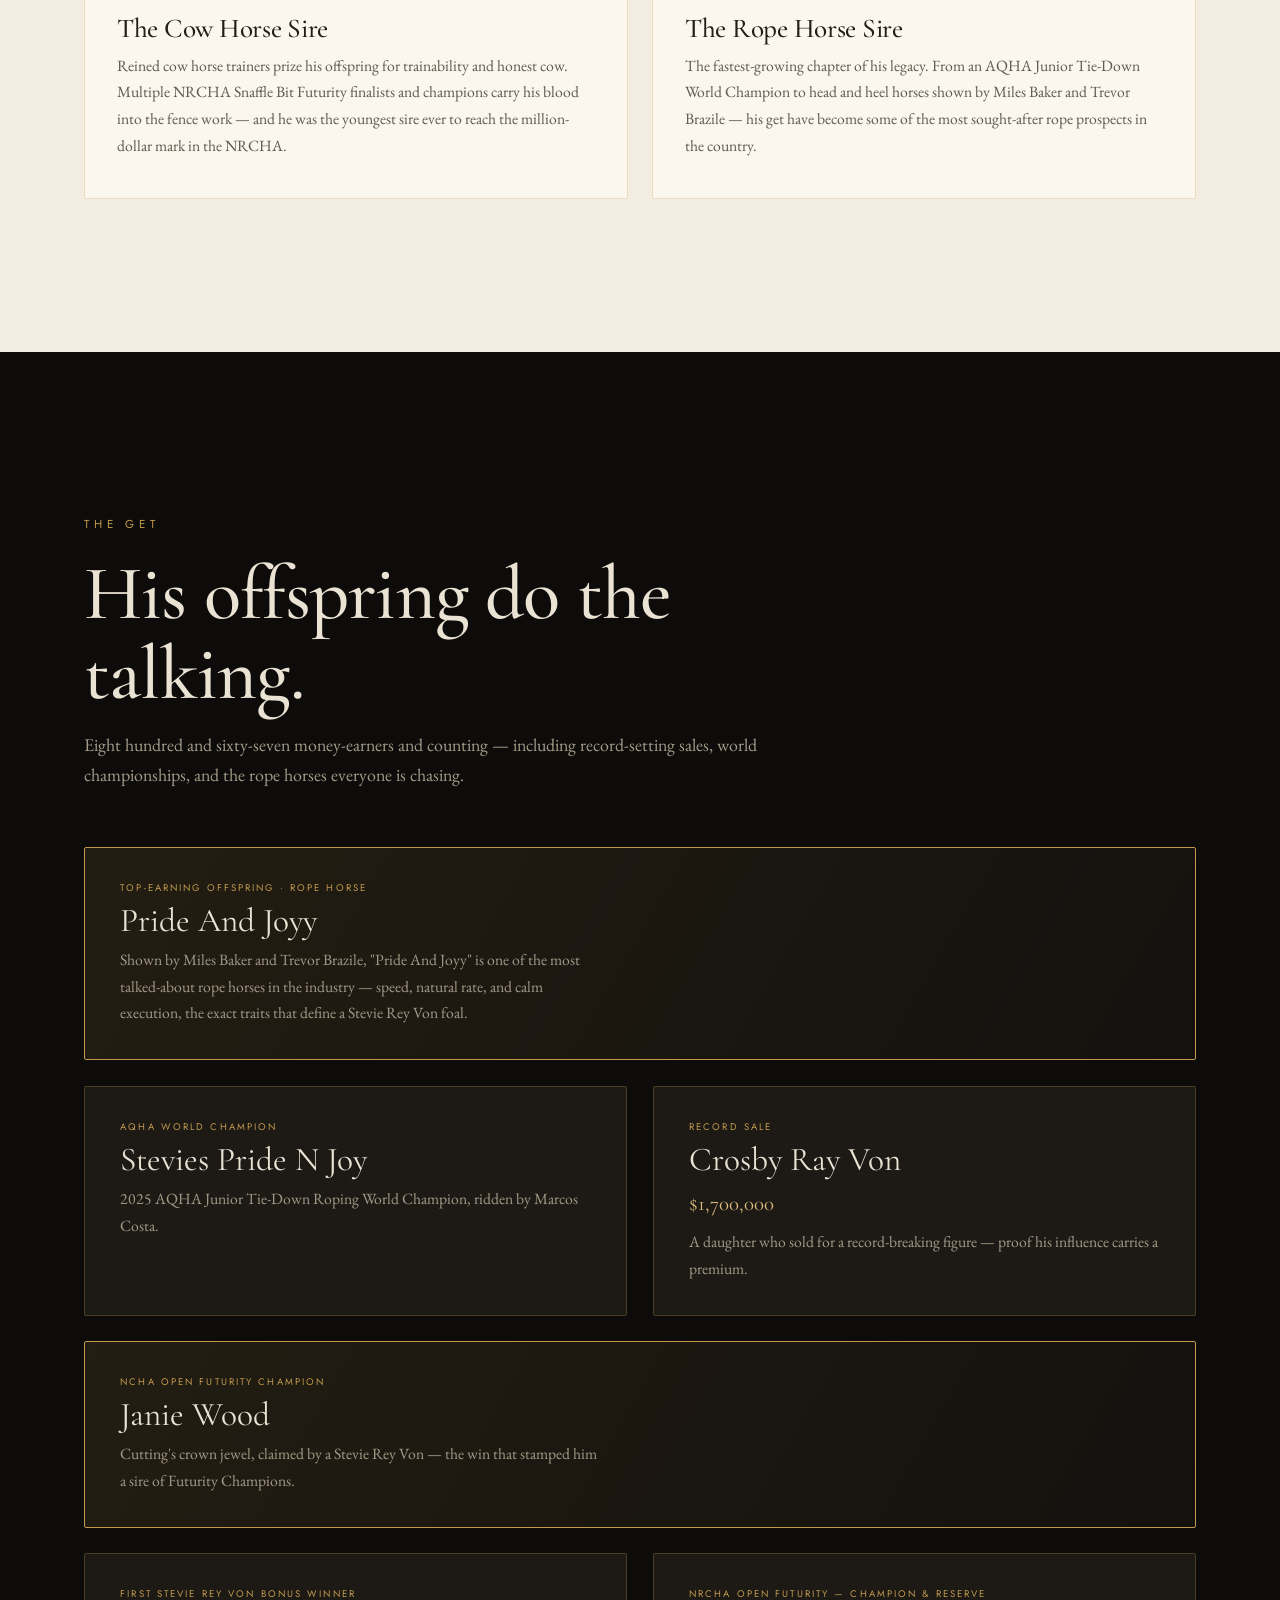
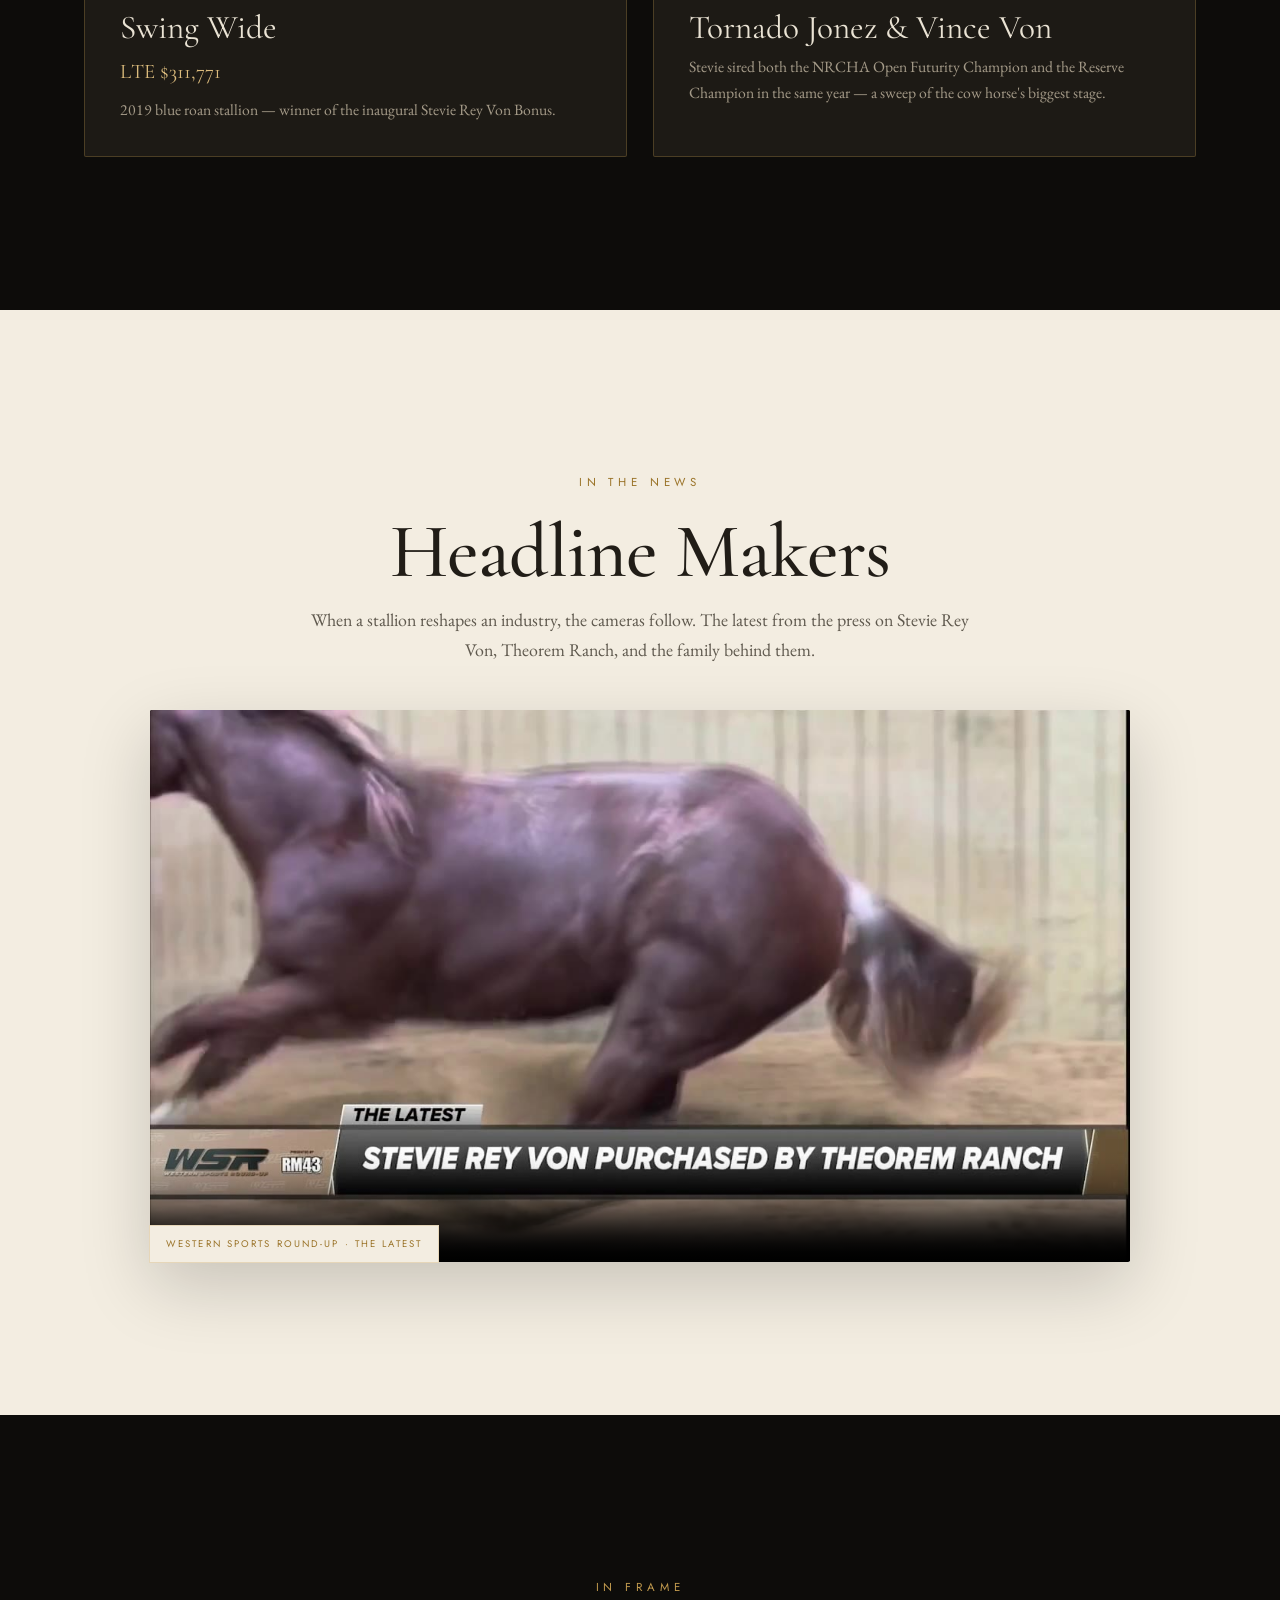
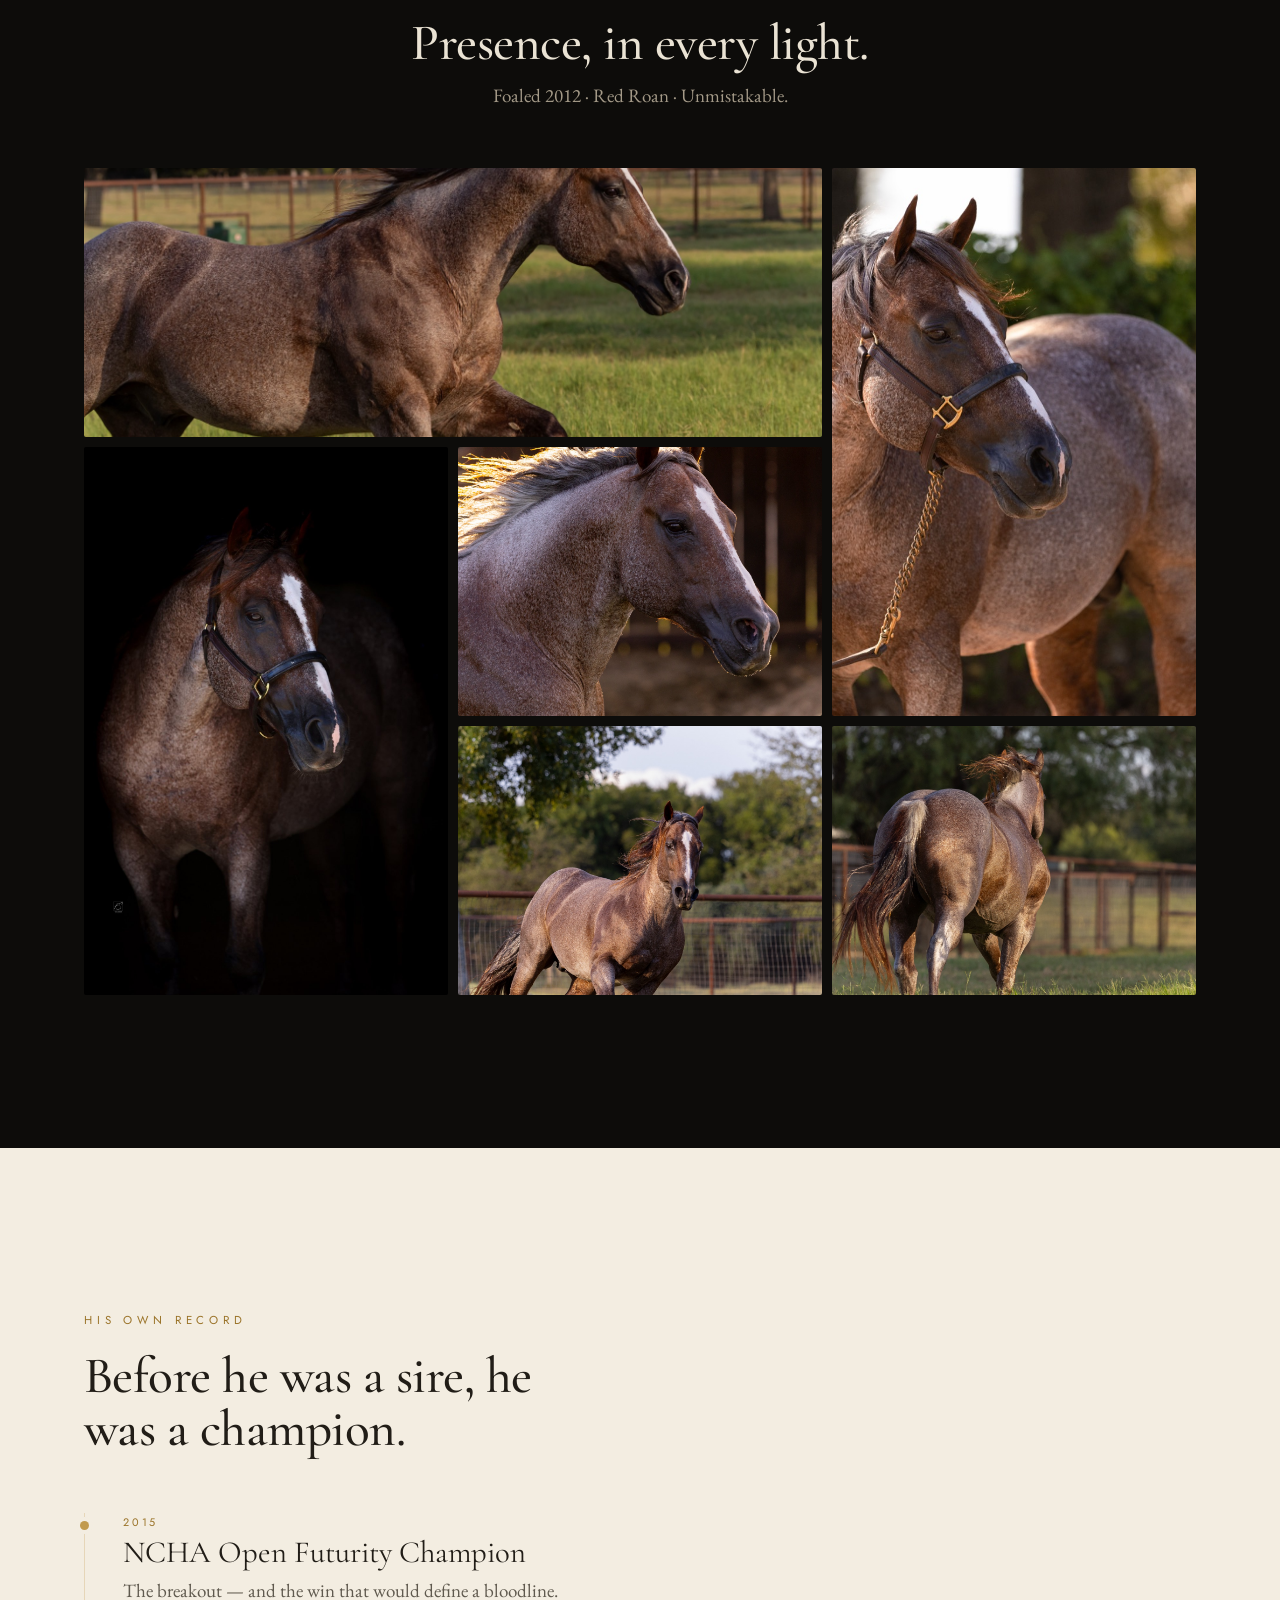
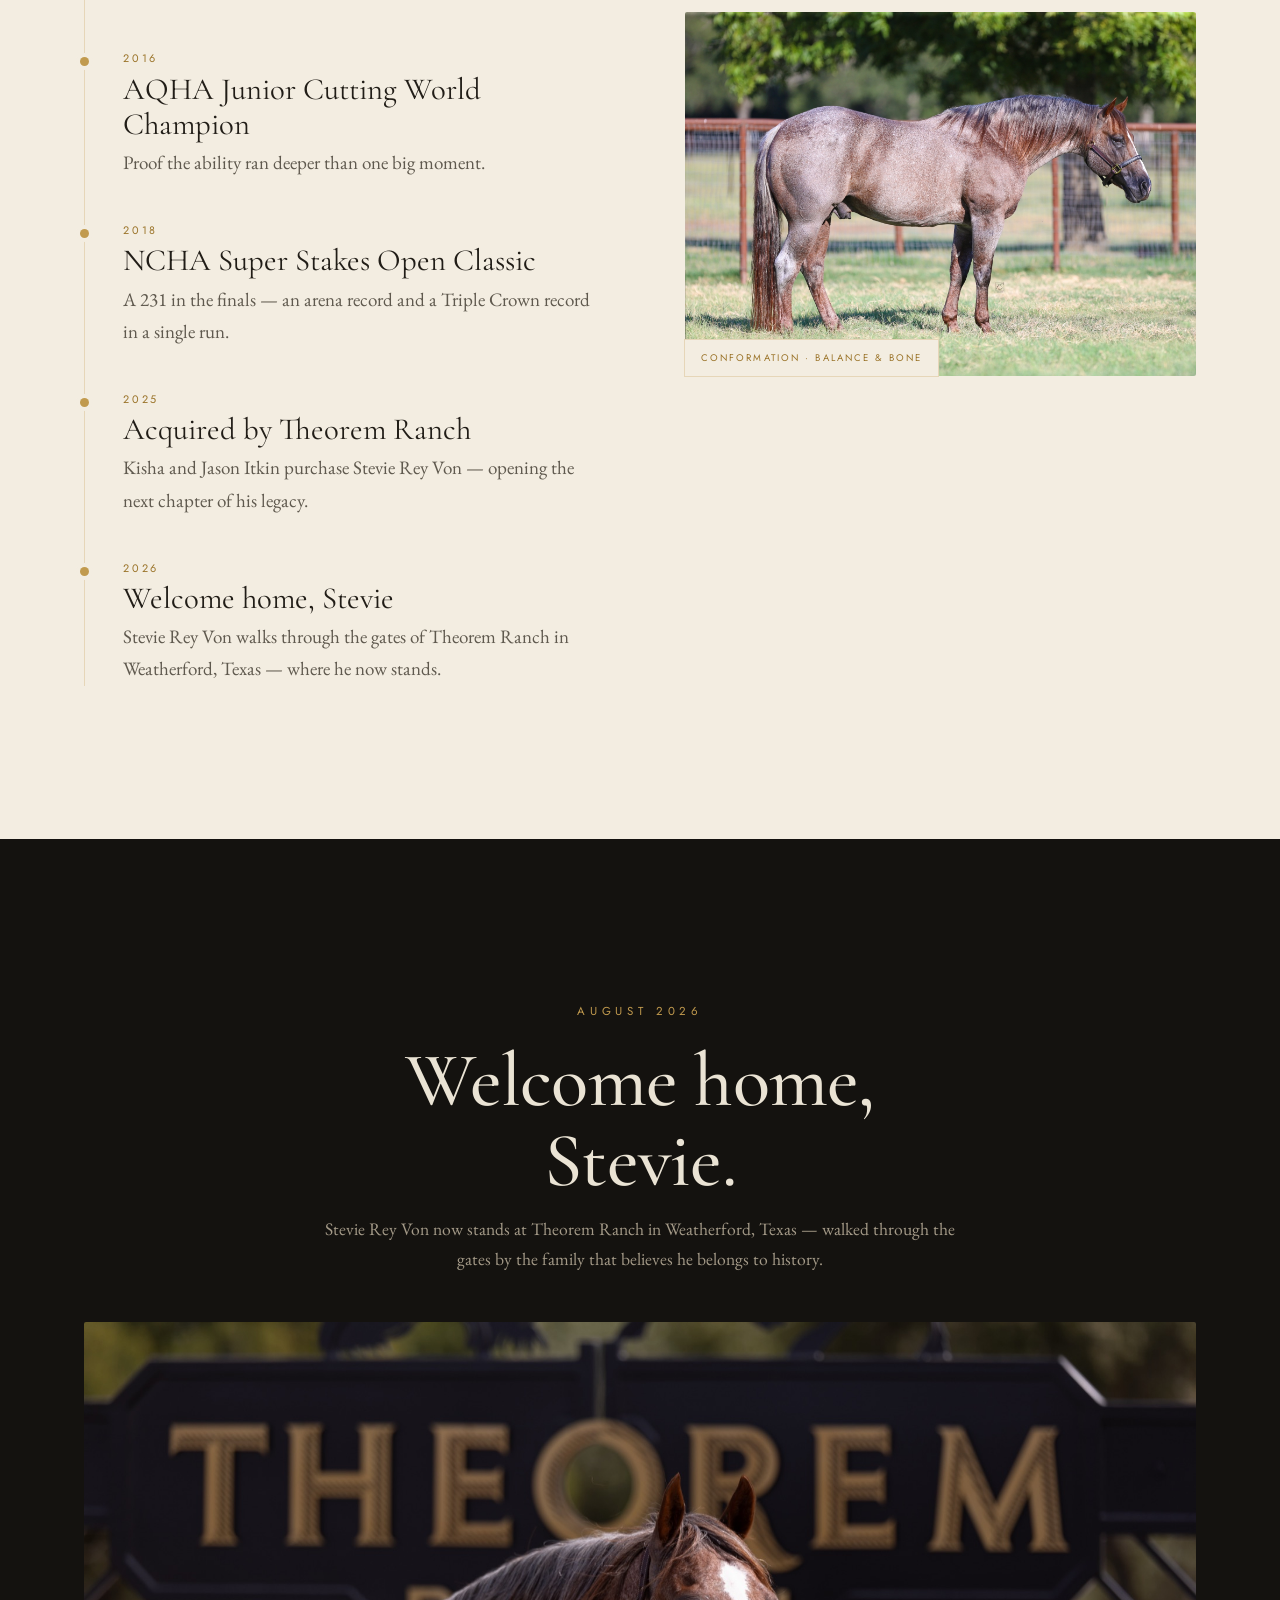
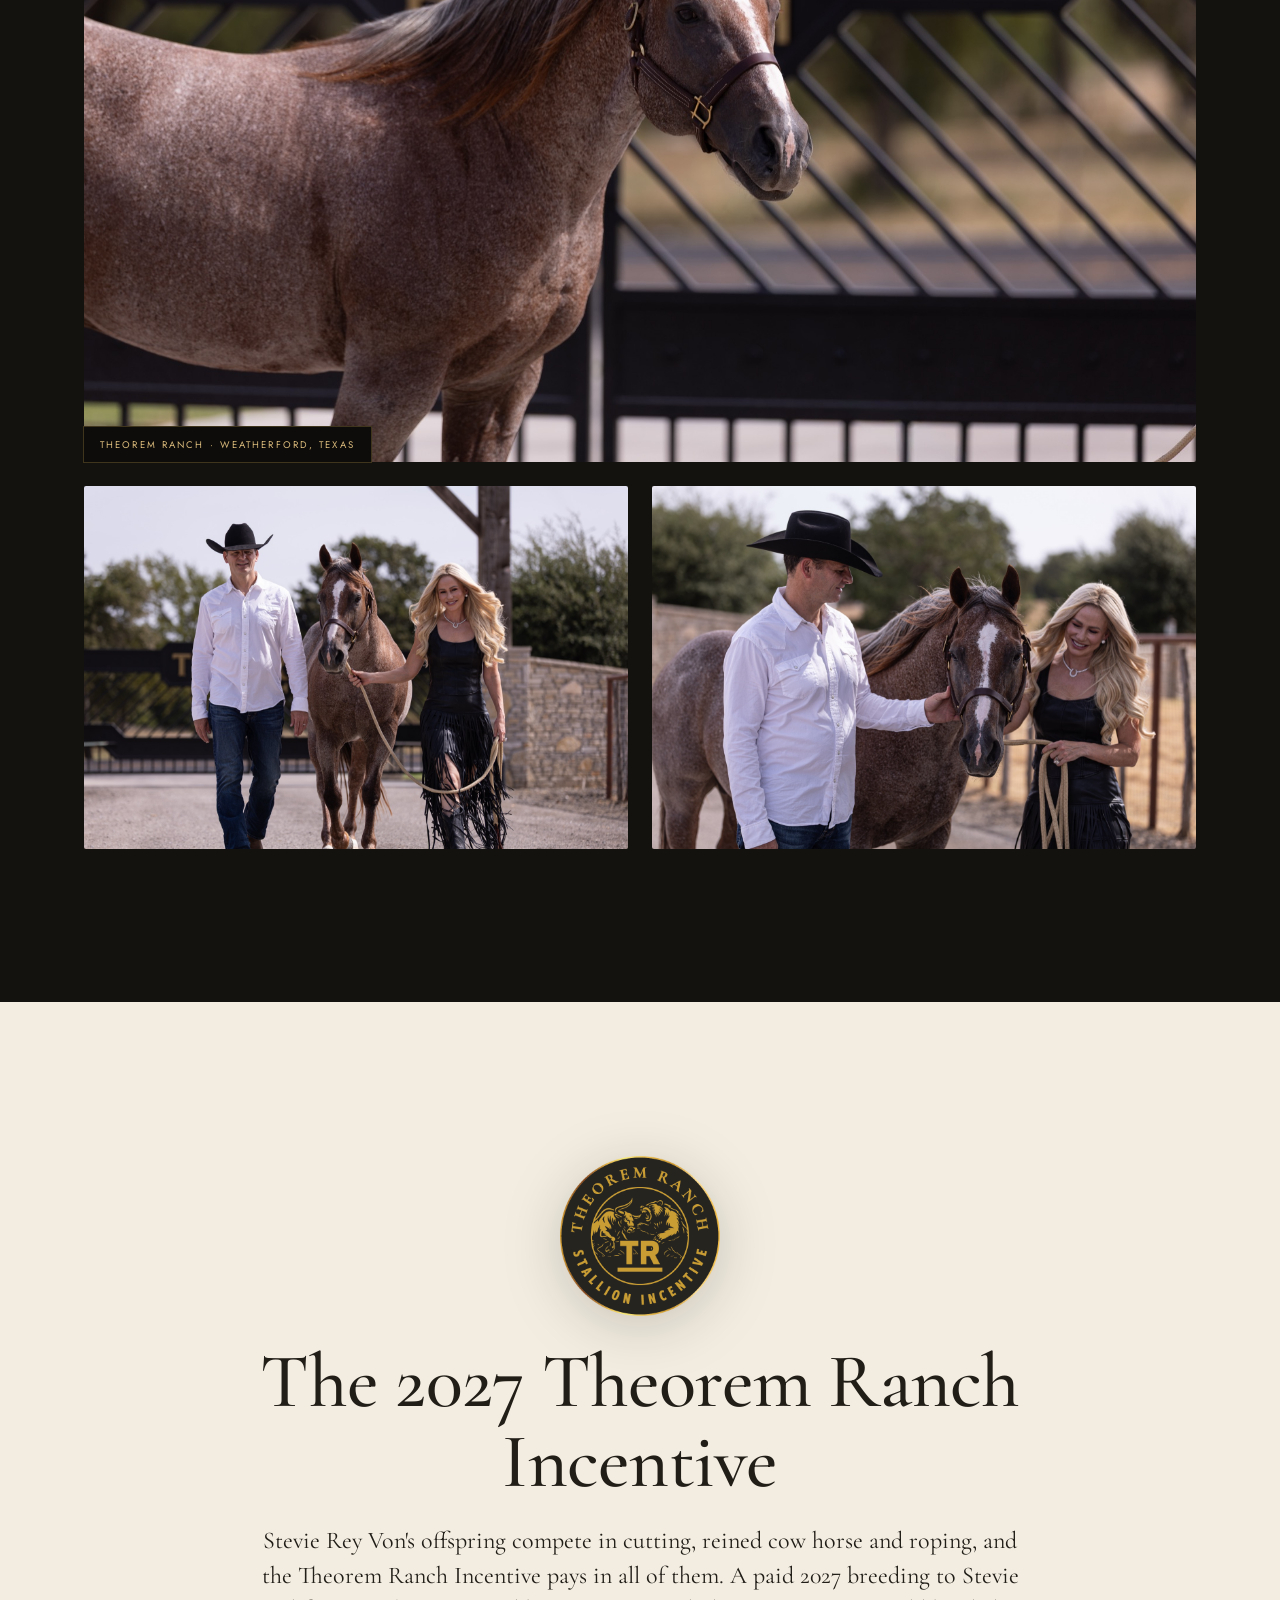
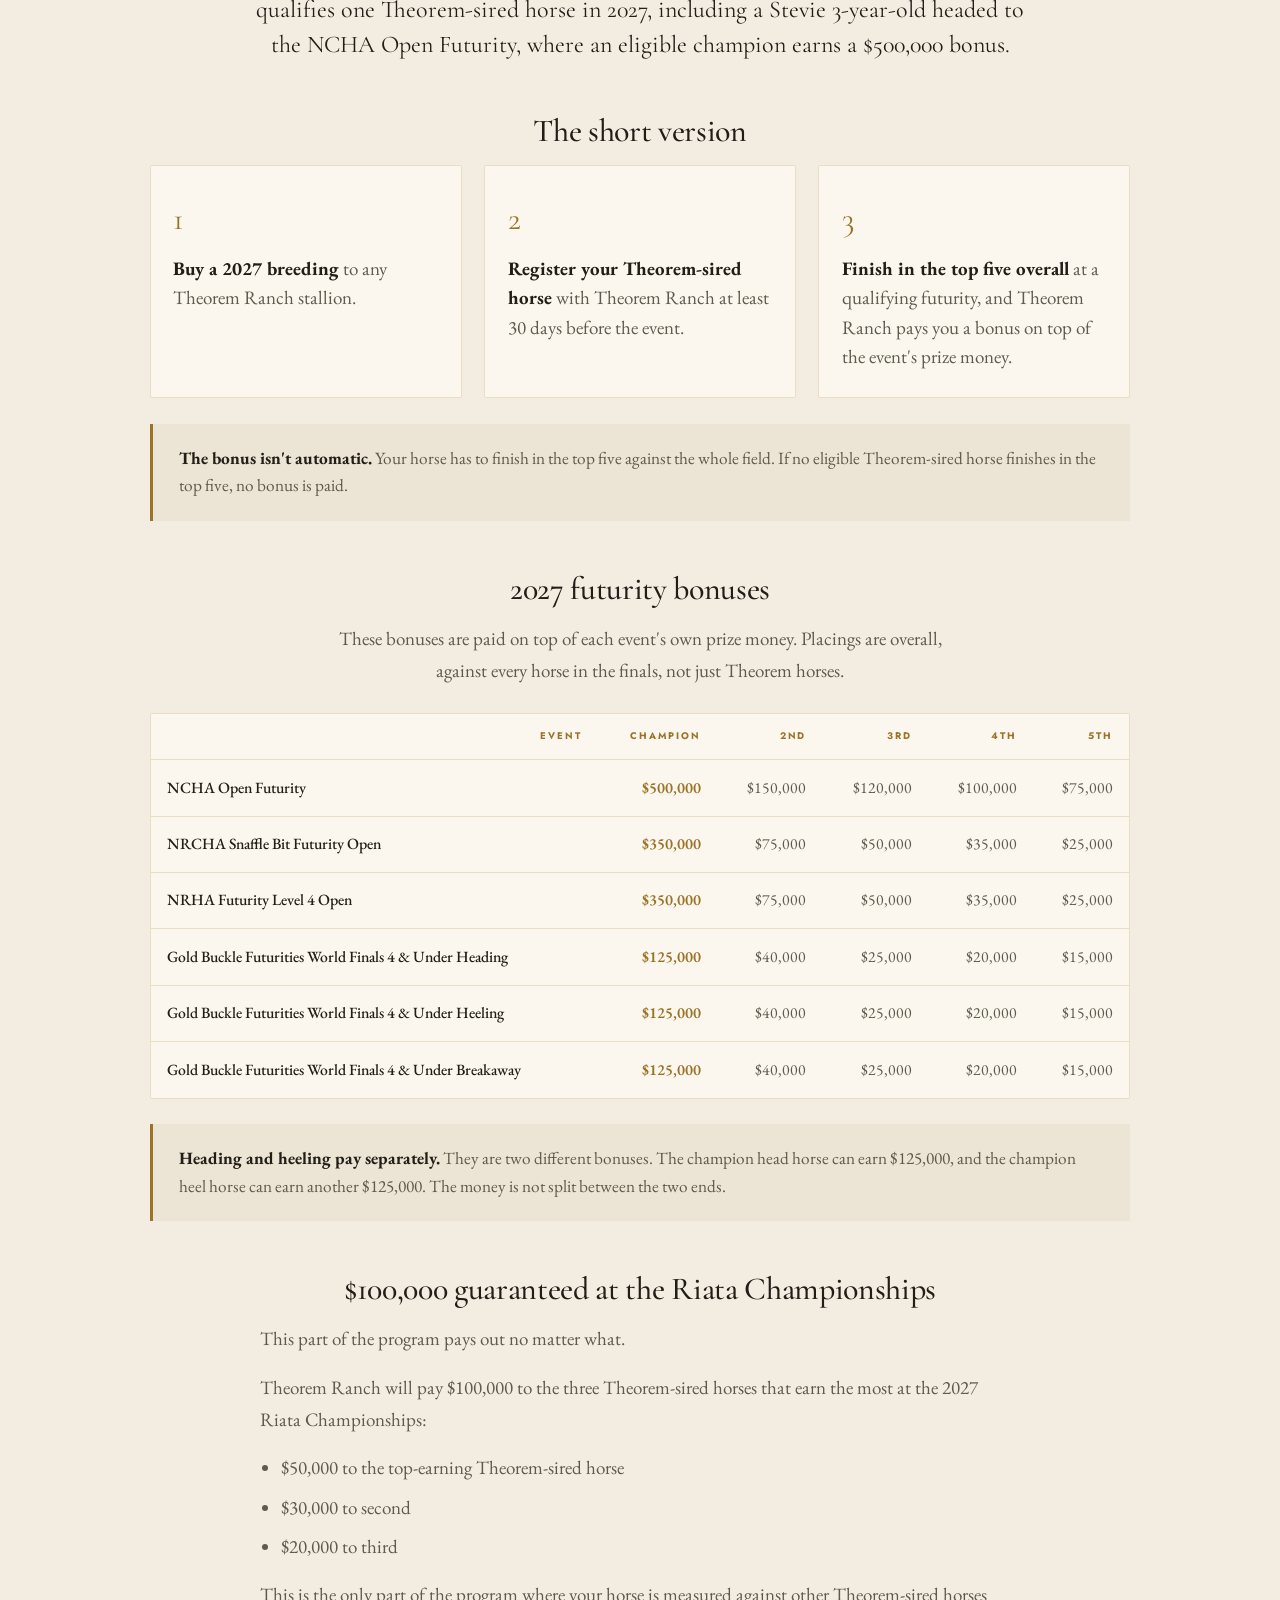
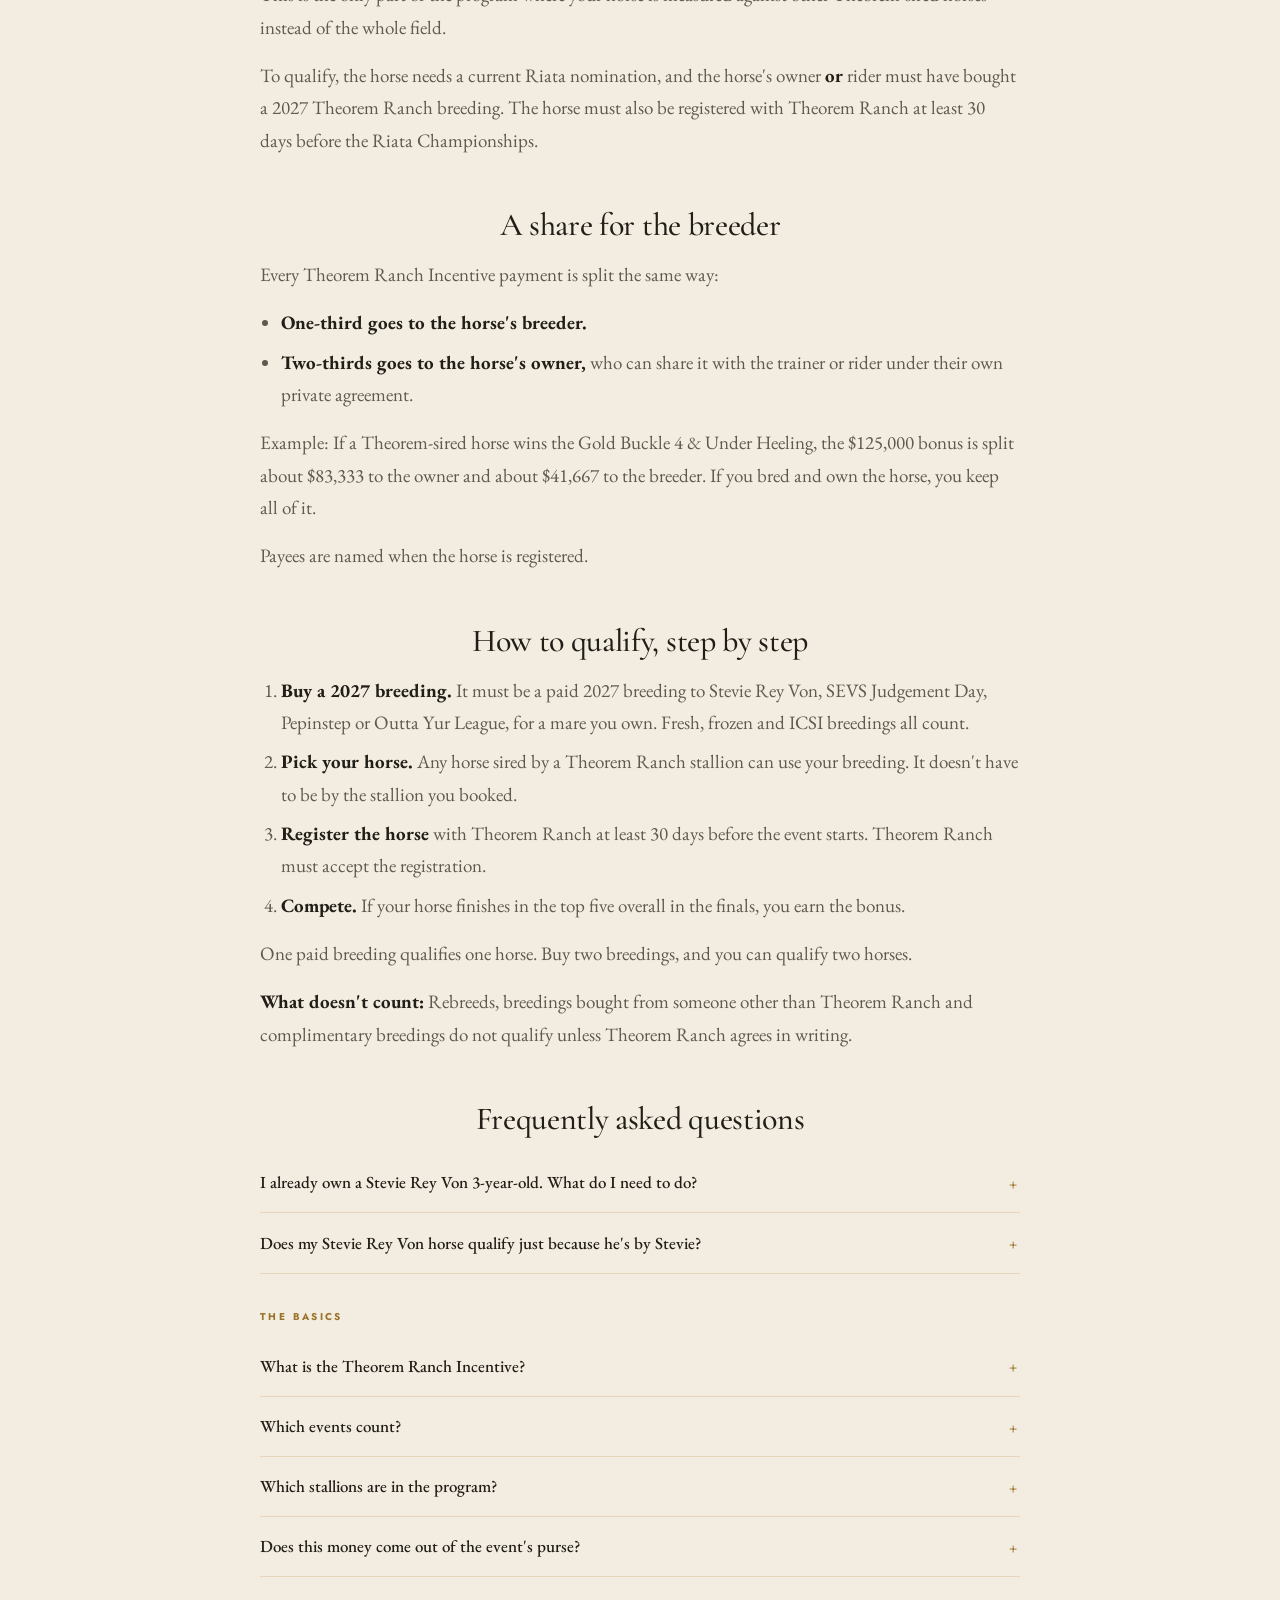
==== commit 053d4526: "Weekly earnings refresh 2026-11-19 Co-Authored-By: Claude Fable 5 <noreply@anthropic.com>" ====
--- a/index.html
+++ b/index.html
@@ -67,8 +67,8 @@
         "description": "Live cover / shipped semen stud fee. Six-panel N/N."
       },
       "additionalProperty": [
-        { "@type": "PropertyValue", "name": "Progeny Earnings", "value": "$32,438,804" },
-        { "@type": "PropertyValue", "name": "Money-Earners", "value": "943" },
+        { "@type": "PropertyValue", "name": "Progeny Earnings", "value": "$32,506,395" },
+        { "@type": "PropertyValue", "name": "Money-Earners", "value": "945" },
         { "@type": "PropertyValue", "name": "Sire", "value": "Metallic Cat" },
         { "@type": "PropertyValue", "name": "Dam", "value": "Miss Ella Rey by Dual Rey" },
         { "@type": "PropertyValue", "name": "Color", "value": "Red Roan" },
@@ -163,8 +163,8 @@
     <div class="ticker-grid">
       <div class="reveal">
         <div class="ticker-label"><span class="pulse-dot"></span>Progeny Earnings — Live from AQHA QStallions</div>
-        <div class="ticker-num gold-text" id="tickerNum" data-total="32438804" aria-label="Over 32 million dollars in progeny earnings">
-          <span class="dollar">$</span><span id="tickerVal">32,438,804</span>
+        <div class="ticker-num gold-text" id="tickerNum" data-total="32506395" aria-label="Over 32 million dollars in progeny earnings">
+          <span class="dollar">$</span><span id="tickerVal">32,506,395</span>
         </div>
         <div class="ticker-meta">
           As of <span id="asOf">—</span> · <a href="https://qstallions.com/Report?id=549&which=5" target="_blank" rel="noopener">Verify on QStallions</a> · Refreshed weekly &amp; climbing
@@ -177,8 +177,8 @@
     </div>
 
     <div class="stat-row reveal">
-      <div class="stat-cell"><div class="n" data-count="943">0</div><div class="l">Money-Earners</div></div>
-      <div class="stat-cell"><div class="n" data-count="2424">0</div><div class="l">Foals of Racing / Show Age</div></div>
+      <div class="stat-cell"><div class="n" data-count="945">0</div><div class="l">Money-Earners</div></div>
+      <div class="stat-cell"><div class="n" data-count="2434">0</div><div class="l">Foals of Racing / Show Age</div></div>
       <div class="stat-cell"><div class="n" data-count="3">0</div><div class="l">World Champions</div></div>
       <div class="stat-cell"><div class="n" data-count="2534">0</div><div class="l">AQHA Points Earned</div></div>
     </div>
@@ -944,7 +944,7 @@
 <!-- Fallback earnings snapshot so the ticker + graph render even offline / from a local file.
      The live site refreshes from data/earnings.json (weekly); this is only a backup. -->
 <script id="earnings-data" type="application/json">
-{"total":32438804,"asOf":"2026-11-11","moneyEarners":943,"foals":2424,"worldChampions":3,"aqhaPoints":2534,"history":[{"date":"2025-08-04","total":19000000},{"date":"2025-09-20","total":20548373},{"date":"2025-11-24","total":22000000},{"date":"2026-03-15","total":25200000},{"date":"2026-07-03","total":28027815},{"date":"2026-08-25","total":29295975},{"date":"2026-09-10","total":29582590},{"date":"2026-09-16","total":29679379},{"date":"2026-10-01","total":30124373},{"date":"2026-10-08","total":30182460},{"date":"2026-10-21","total":30582565},{"date":"2026-10-22","total":31237299},{"date":"2026-11-05","total":32438804},{"date":"2026-11-11","total":32438804}]}
+{"total":32506395,"asOf":"2026-11-19","moneyEarners":945,"foals":2434,"worldChampions":3,"aqhaPoints":2534,"history":[{"date":"2025-08-04","total":19000000},{"date":"2025-09-20","total":20548373},{"date":"2025-11-24","total":22000000},{"date":"2026-03-15","total":25200000},{"date":"2026-07-03","total":28027815},{"date":"2026-08-25","total":29295975},{"date":"2026-09-10","total":29582590},{"date":"2026-09-16","total":29679379},{"date":"2026-10-01","total":30124373},{"date":"2026-10-08","total":30182460},{"date":"2026-10-21","total":30582565},{"date":"2026-10-22","total":31237299},{"date":"2026-11-05","total":31864560},{"date":"2026-11-11","total":32506395},{"date":"2026-11-19","total":32506395}]}
 </script>
 <script src="js/main.js?v=22"></script>
 </body>
